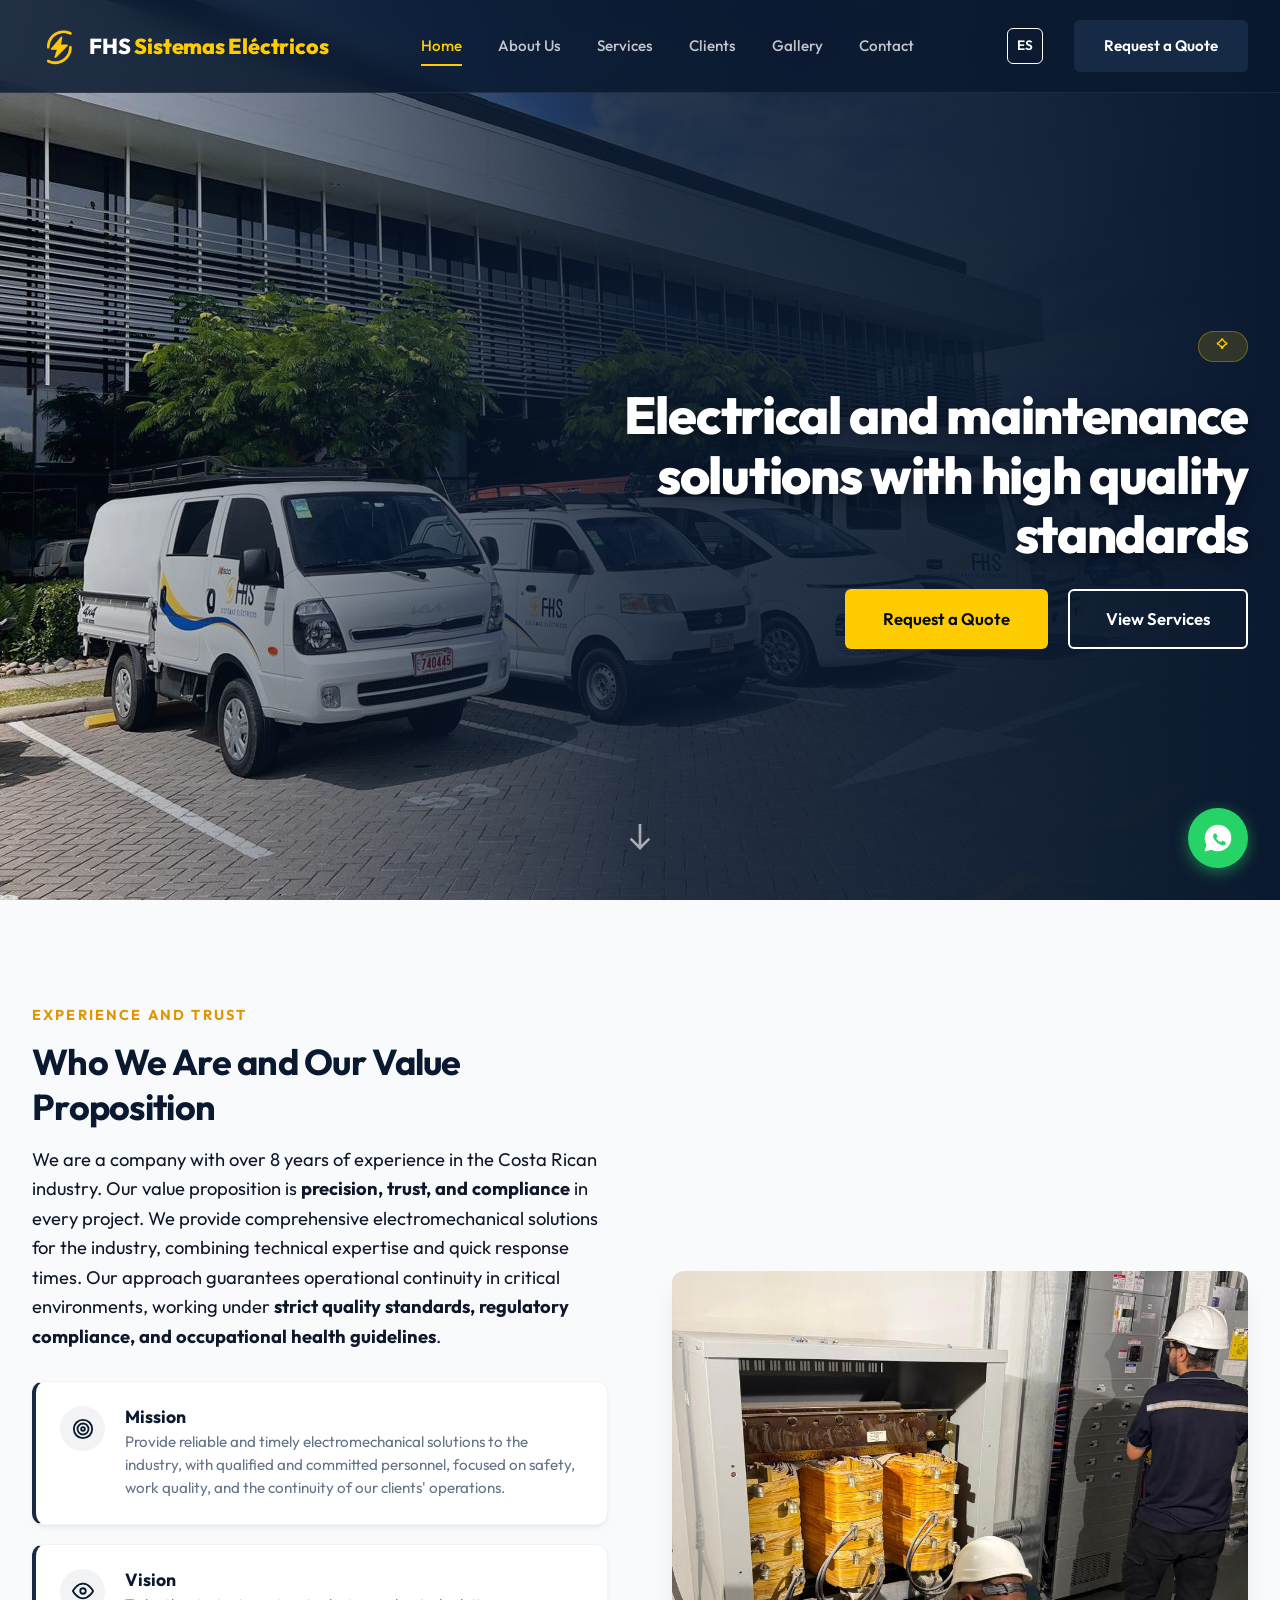
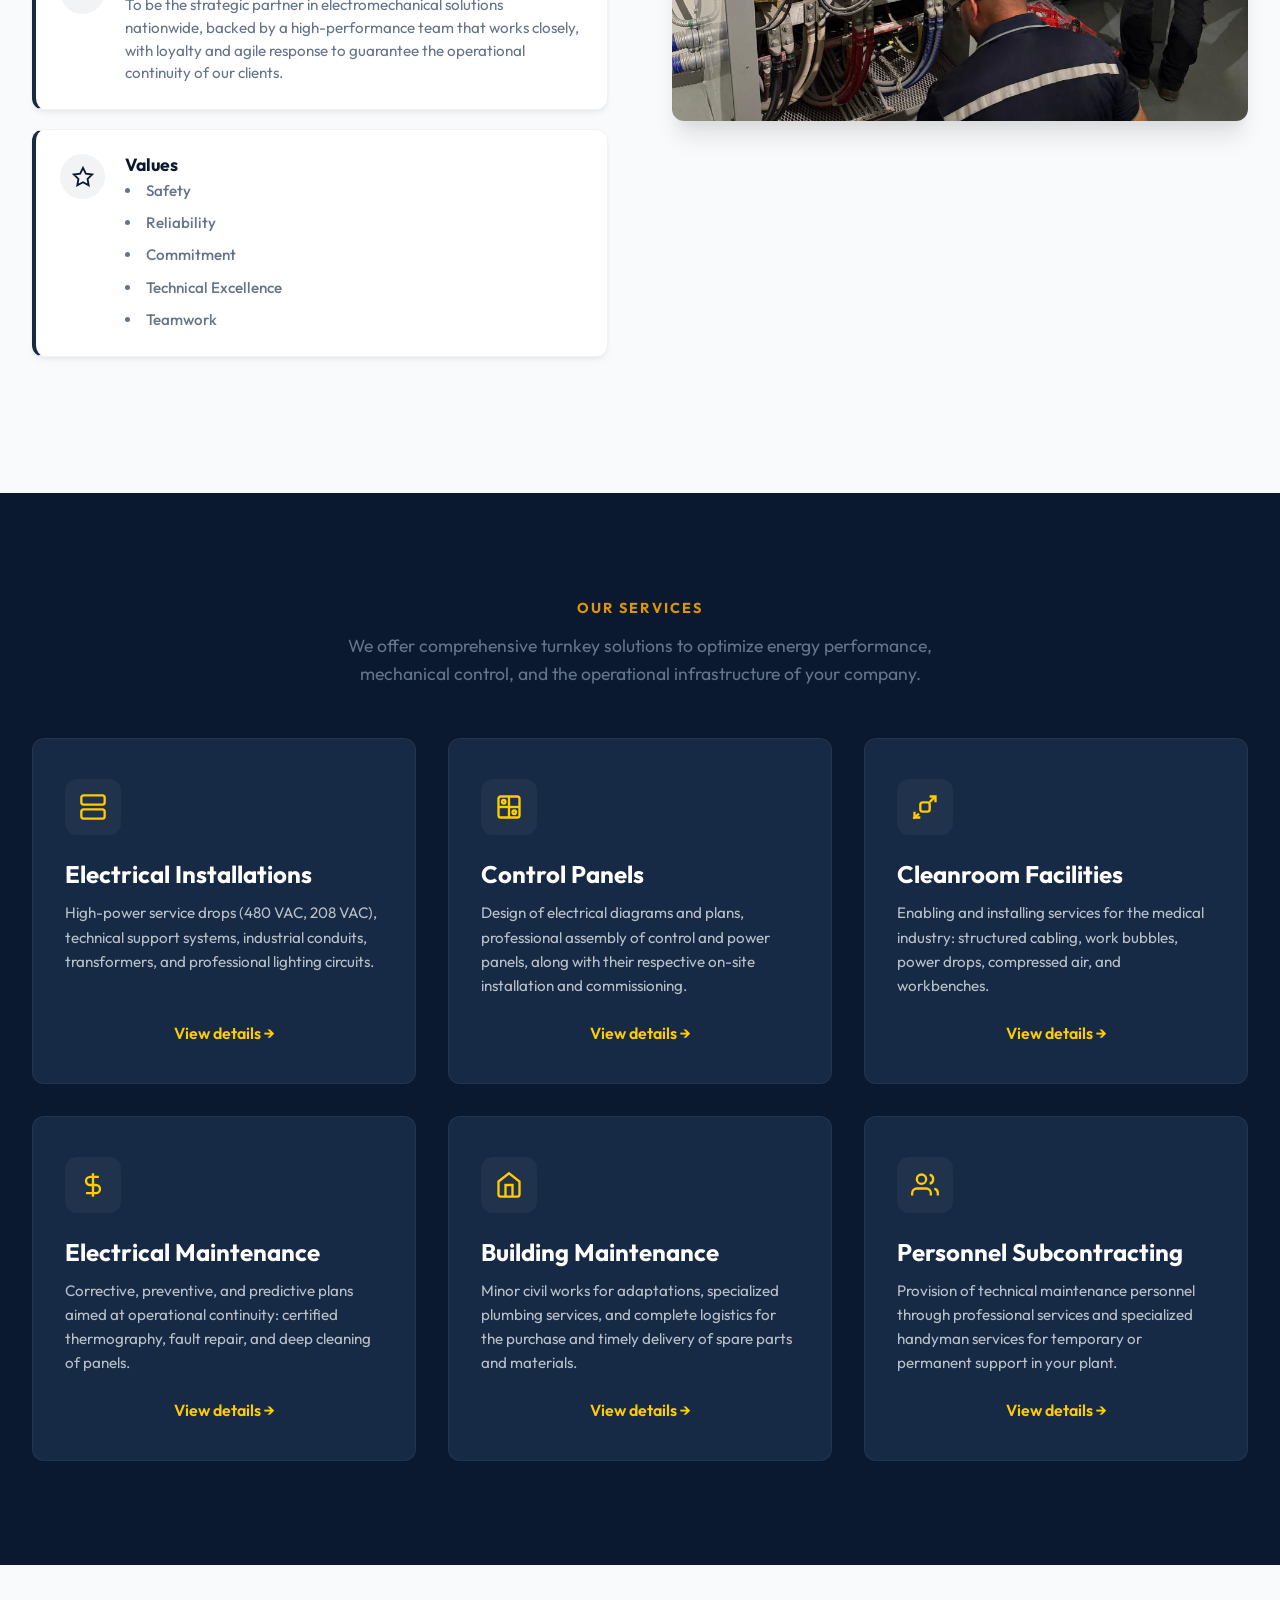
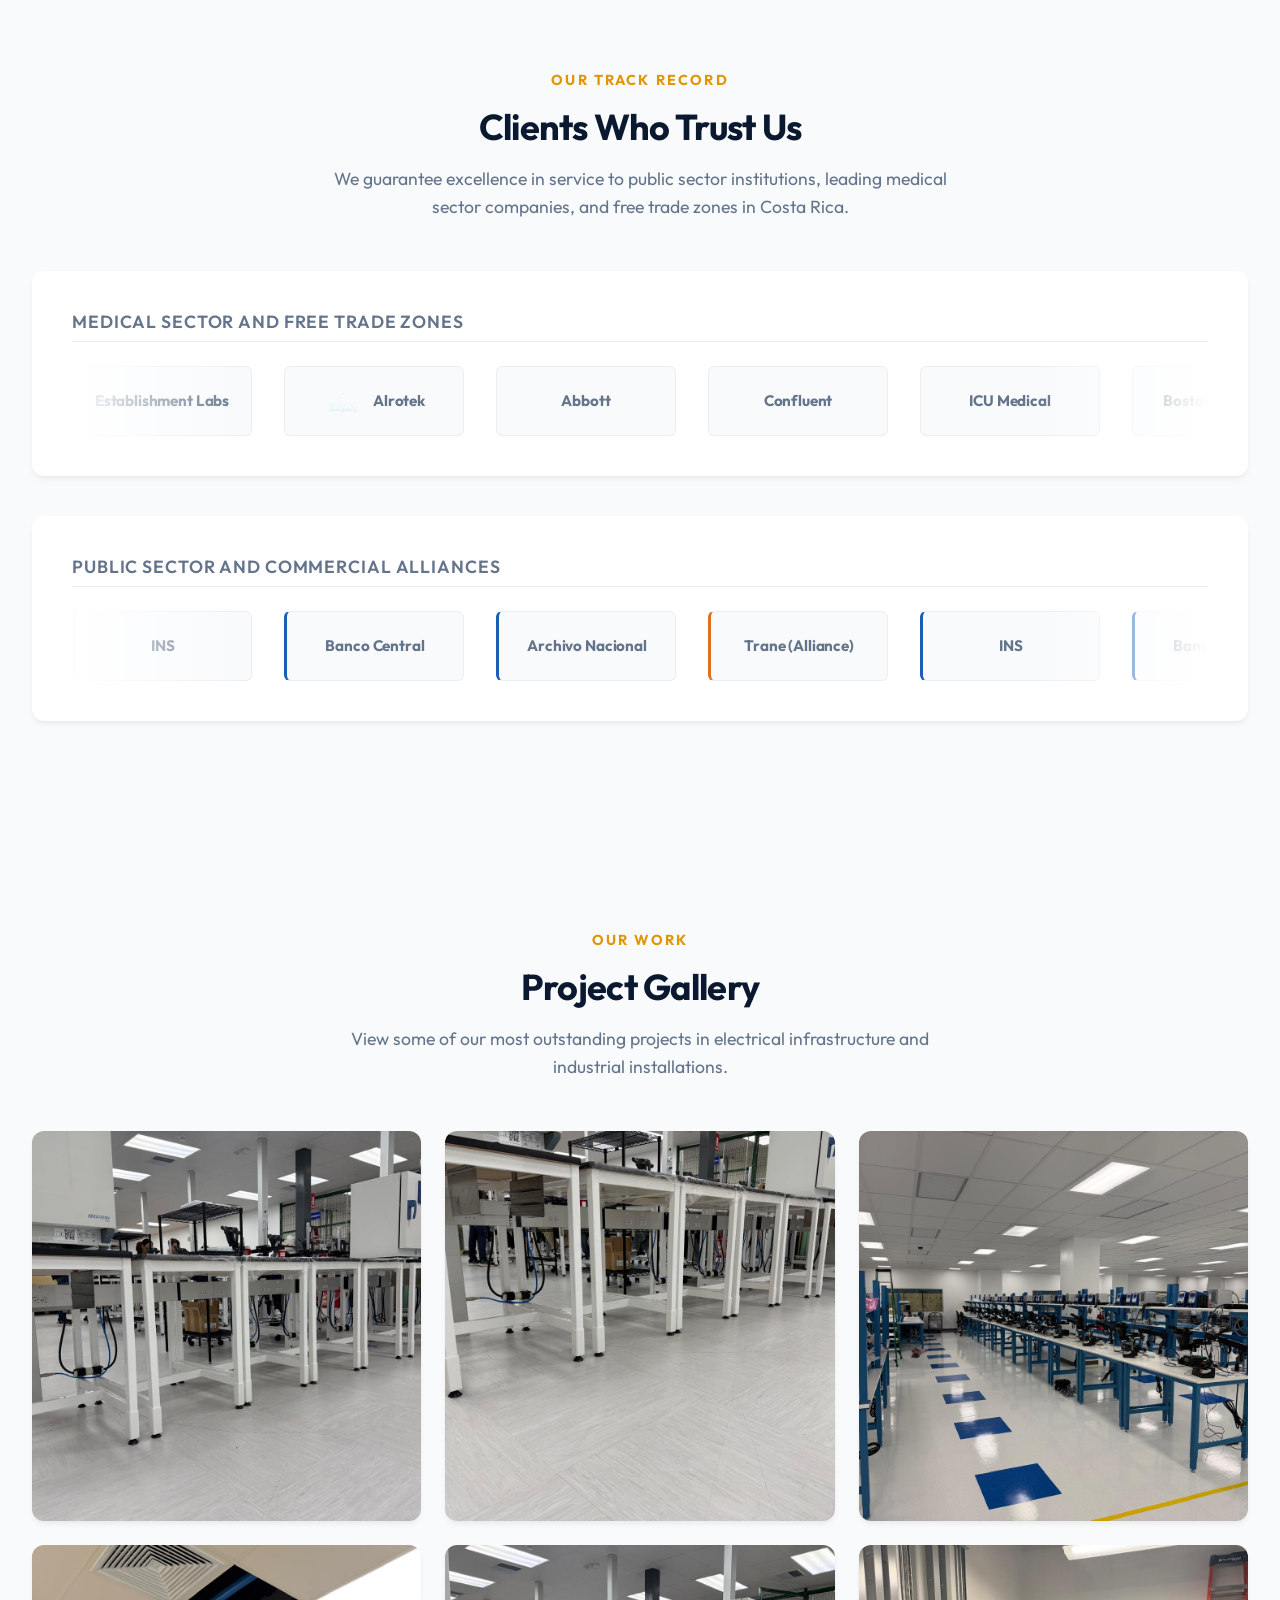
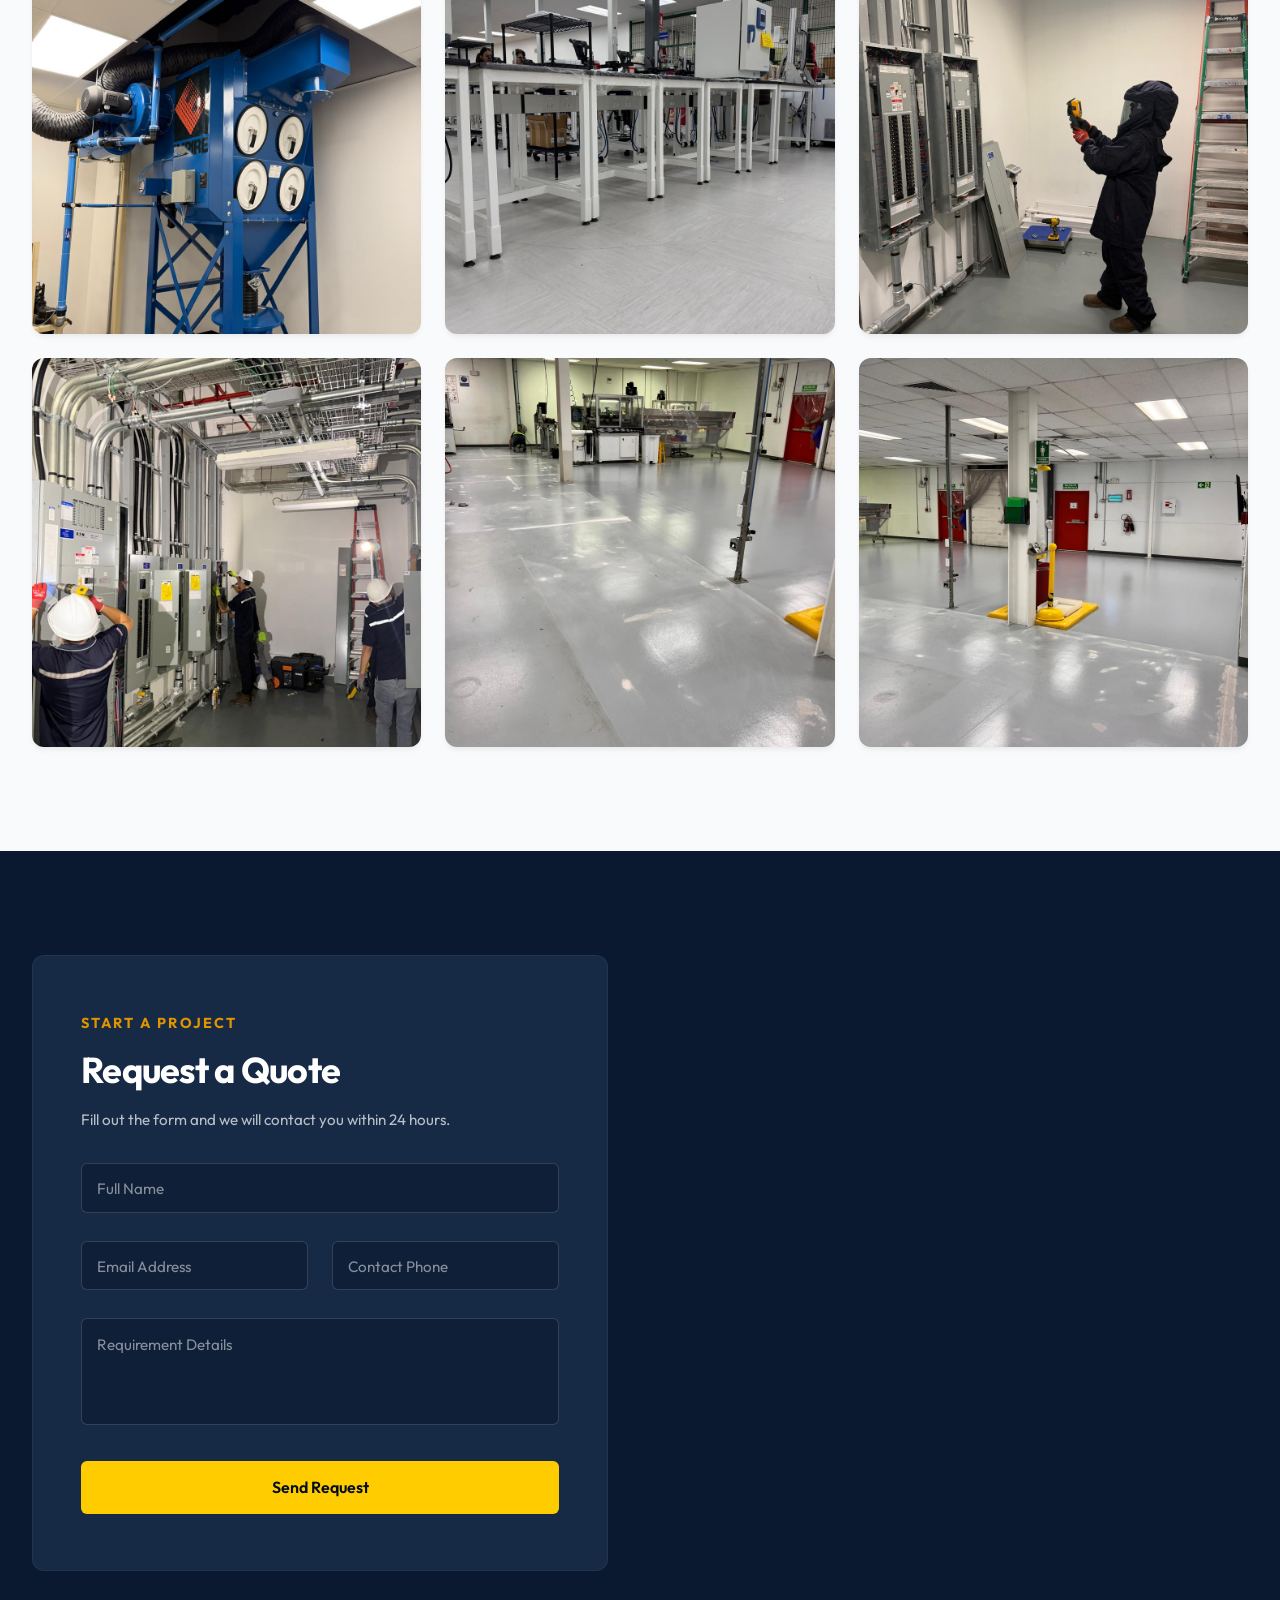
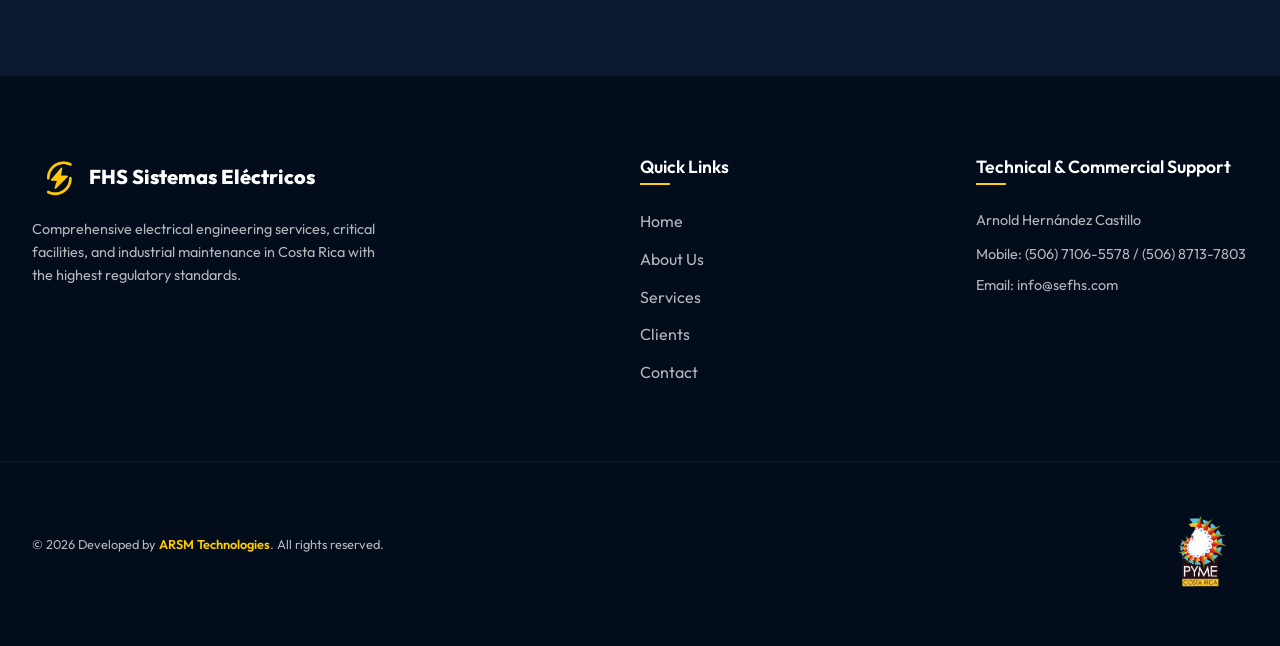
==== index-en.html @ 22d7fab4 "Add files via upload" ====
<!DOCTYPE html>
<html lang="en">

<head>
<meta charset="UTF-8">
<meta name="viewport" content="width=device-width, initial-scale=1.0">
<link rel="icon" href="logo.png" type="image/png">

<!-- SEO Meta Tags -->
<title>FHS Sistemas Eléctricos | Engineering & Industrial Maintenance Costa Rica</title>
<meta name="description"
content="High-quality electrical solutions for public and private companies in Costa Rica. Strict compliance with NEC 2020 Electrical Code, control panels, and cleanrooms.">
<meta name="keywords"
content="FHS Sistemas Eléctricos, electrical engineering Costa Rica, industrial maintenance, medical cleanrooms, control panels, NEC 2020, PYME Costa Rica, Escazú, Arnold Hernández">
<meta name="author" content="FHS Sistemas Eléctricos SRL">
<link rel="canonical" href="https://sefhs.com/index-en.html">

<!-- Open Graph / Facebook -->
<meta property="og:type" content="website">
<meta property="og:url" content="https://sefhs.com/index-en.html">
<meta property="og:title" content="FHS Sistemas Eléctricos | Engineering & Industrial Maintenance">
<meta property="og:description"
content="Professional electrical services under NEC 2020 standards, industrial installations, medical cleanrooms, and preventive maintenance in Costa Rica.">
<meta property="og:image" content="images/hero_cleanroom.png">

<!-- Twitter -->
<meta property="twitter:card" content="summary_large_image">
<meta property="twitter:url" content="https://sefhs.com/index-en.html">
<meta property="twitter:title" content="FHS Sistemas Eléctricos">
<meta property="twitter:description"
content="High-quality industrial electrical engineering and maintenance in Costa Rica. PYME 68225 certified and NEC 2020 compliant.">
<meta property="twitter:image" content="images/hero_cleanroom.png">

<!-- Google Fonts -->
<link rel="preconnect" href="https://fonts.googleapis.com">
<link rel="preconnect" href="https://fonts.gstatic.com" crossorigin>
<link href="https://fonts.googleapis.com/css2?family=Outfit:wght@300;400;500;600;700;800&display=swap"
rel="stylesheet">

<!-- Custom CSS -->
<link rel="stylesheet" href="styles.css">
</head>

<body>

<!-- Header / Navbar -->
<header class="navbar" id="navbar">
<div class="nav-container">
<a href="#inicio" class="logo-area" aria-label="FHS Home">
<img src="logo.png" alt="FHS Sistemas Eléctricos Logo" class="logo-img">
<span class="logo-text">FHS <span class="highlight-text">Sistemas Eléctricos</span></span>
</a>
<nav class="nav-links" id="nav-links" role="navigation" aria-label="Main menu">
<a href="#inicio" class="nav-link active">Home</a>
<a href="#nosotros" class="nav-link">About Us</a>
<a href="#servicios" class="nav-link">Services</a>
<a href="#clientes" class="nav-link">Clients</a>
<a href="#galeria" class="nav-link">Gallery</a>
<a href="#contacto" class="nav-link">Contact</a>
</nav>
<div class="nav-cta">
<!-- Botón de idioma (Inglés a Español) -->
<a href="index.html" class="lang-toggle" aria-label="Cambiar a Español">ES</a>

<a href="#contacto" class="btn btn-primary btn-quote">Request a Quote</a>
<button class="burger-menu" id="burger-menu" aria-label="Open navigation menu" aria-expanded="false"
aria-controls="nav-links">
<span class="burger-bar"></span>
<span class="burger-bar"></span>
<span class="burger-bar"></span>
</button>
</div>
</div>
</header>

<!-- Main Content -->
<main>

<!-- Hero Section -->
<section id="inicio" class="hero-section"
style="background-image: linear-gradient(to right, rgba(10, 25, 47, 0.1) 0%, rgba(10, 25, 47, 0.85) 50%, rgba(10, 25, 47, 1) 100%), url('images/hero_cleanroom.png'); background-position: left center;">
<div class="container hero-container">
<div class="hero-content fade-in">
<div class="badge-nec">
<svg class="icon-small" viewBox="0 0 24 24" fill="none" stroke="currentColor" stroke-width="2">
<path
d="M9 12l2 2 4-4M7.835 4.697a3.42 3.42 0 001.946-2.906 1.04 1.04 0 011.838 0 3.42 3.42 0 001.946 2.906 1.04 1.04 0 01.762.762 3.42 3.42 0 002.906 1.946 1.04 1.04 0 010 1.838 3.42 3.42 0 00-2.906 1.946 1.04 1.04 0 01-.762.762 3.42 3.42 0 00-1.946 2.906 1.04 1.04 0 01-1.838 0 3.42 3.42 0 00-1.946-2.906 1.04 1.04 0 01-.762-.762 3.42 3.42 0 00-2.906-1.946 1.04 1.04 0 010-1.838 3.42 3.42 0 002.906-1.946 1.04 1.04 0 01.762-.762z" />
</svg>

</div>
<h1>Electrical and maintenance solutions with high quality standards</h1>

<div class="hero-actions">
<a href="#contacto" class="btn btn-accent btn-large">Request a Quote</a>
<a href="#servicios" class="btn btn-outline btn-large">View Services</a>
</div>
</div>
</div>
<div class="hero-scroll-indicator">
<a href="#nosotros" aria-label="Scroll to About Us section">
<svg class="scroll-arrow" viewBox="0 0 24 24" fill="none" stroke="currentColor" stroke-width="2">
<path d="M19 14l-7 7-7-7M12 21V3" />
</svg>
</a>
</div>
</section>

<!-- Nosotros Section -->
<section id="nosotros" class="section-padding bg-light">
<div class="container">
<div class="grid-2-col align-center">
<div class="nosotros-text fade-in-left">
<span class="section-subtitle">Experience and Trust</span>
<h2>Who We Are and Our Value Proposition</h2>
<p class="lead-text">We are a company with over 8 years of experience in the Costa Rican industry. Our value proposition is <strong>precision, trust, and compliance</strong> in every project. We provide comprehensive electromechanical solutions for the industry, combining technical expertise and quick response times. Our approach guarantees operational continuity in critical environments, working under <strong>strict quality standards, regulatory compliance, and occupational health guidelines</strong>.</p>

<!-- Misión, Visión y Valores -->
<div class="mvv-container mt-30">
<!-- Misión -->
<div class="mvv-card">
<div class="mvv-icon">
<svg viewBox="0 0 24 24" fill="none" stroke="currentColor" stroke-width="2">
<circle cx="12" cy="12" r="10"></circle>
<circle cx="12" cy="12" r="6"></circle>
<circle cx="12" cy="12" r="2"></circle>
</svg>
</div>
<div class="mvv-content">
<h3>Mission</h3>
<p>Provide reliable and timely electromechanical solutions to the industry, with qualified and committed personnel, focused on safety, work quality, and the continuity of our clients' operations.</p>
</div>
</div>
<!-- Visión -->
<div class="mvv-card">
<div class="mvv-icon">
<svg viewBox="0 0 24 24" fill="none" stroke="currentColor" stroke-width="2">
<path d="M1 12s4-8 11-8 11 8 11 8-4 8-11 8-11-8-11-8z"></path>
<circle cx="12" cy="12" r="3"></circle>
</svg>
</div>
<div class="mvv-content">
<h3>Vision</h3>
<p>To be the strategic partner in electromechanical solutions nationwide, backed by a high-performance team that works closely, with loyalty and agile response to guarantee the operational continuity of our clients.</p>
</div>
</div>

<!-- Valores -->
<div class="mvv-card">
<div class="mvv-icon">
<svg viewBox="0 0 24 24" fill="none" stroke="currentColor" stroke-width="2">
<polygon points="12 2 15.09 8.26 22 9.27 17 14.14 18.18 21.02 12 17.77 5.82 21.02 7 14.14 2 9.27 8.91 8.26 12 2"></polygon>
</svg>
</div>
<div class="mvv-content">
<h3>Values</h3>
<ul class="mvv-values-list">
<li>Safety</li>
<li>Reliability</li>
<li>Commitment</li>
<li>Technical Excellence</li>
<li>Teamwork</li>
</ul>
</div>
</div>
</div>
</div>

<div class="nosotros-graphic fade-in-right">
<div class="graphic-wrapper">
<img src="images/thermal_inspection.png" alt="FHS Engineering and Electrical Maintenance"
class="main-graphic-img">
</div>
</div>
</div>
</div>
</section>

<!-- Servicios Section -->
<section id="servicios" class="section-padding bg-dark text-white">
<div class="container">
<div class="section-header text-center">
<span class="section-subtitle highlight-text">Our Services</span>
<p class="section-desc">We offer comprehensive turnkey solutions to optimize energy performance,
mechanical control, and the operational infrastructure of your company.</p>
</div>

<div class="grid-3-col grid-responsive mt-50">
<!-- Servicio 1 -->
<div class="service-card fade-in-up">
<div class="service-icon">
<svg viewBox="0 0 24 24" fill="none" stroke="currentColor" stroke-width="2">
<rect x="2" y="2" width="20" height="8" rx="2" ry="2" />
<rect x="2" y="14" width="20" height="8" rx="2" ry="2" />
<line x1="6" y1="6" x2="6.01" y2="6" />
<line x1="6" y1="18" x2="6.01" y2="18" />
</svg>
</div>
<h3>Electrical Installations</h3>
<p>High-power service drops (480 VAC, 208 VAC), technical support systems, industrial conduits,
transformers, and professional lighting circuits.</p>
<button class="btn btn-text open-modal" data-modal="modal-instalaciones">View details
&rarr;</button>
</div>

<!-- Servicio 2 -->
<div class="service-card fade-in-up" data-delay="100">
<div class="service-icon">
<svg viewBox="0 0 24 24" fill="none" stroke="currentColor" stroke-width="2">
<rect x="3" y="3" width="18" height="18" rx="2" />
<path d="M21 12H3" />
<path d="M12 3v18" />
<circle cx="7.5" cy="7.5" r="1.5" />
<circle cx="16.5" cy="16.5" r="1.5" />
</svg>
</div>
<h3>Control Panels</h3>
<p>Design of electrical diagrams and plans, professional assembly of control and power panels,
along with their respective on-site installation and commissioning.</p>
<button class="btn btn-text open-modal" data-modal="modal-tableros">View details &rarr;</button>
</div>

<!-- Servicio 3 -->
<div class="service-card fade-in-up" data-delay="200">
<div class="service-icon">
<svg viewBox="0 0 24 24" fill="none" stroke="currentColor" stroke-width="2">
<path d="M20.38 3.46L16 7.84M2 22l4.84-4.38" />
<path d="M16 3H21v5M8 21H3v-5" />
<rect x="8" y="8" width="8" height="8" rx="2" />
</svg>
</div>
<h3>Cleanroom Facilities</h3>
<p>Enabling and installing services for the medical industry: structured cabling, work bubbles,
power drops, compressed air, and workbenches.</p>
<button class="btn btn-text open-modal" data-modal="modal-cuartos-limpios">View details
&rarr;</button>
</div>

<!-- Servicio 4 -->
<div class="service-card fade-in-up">
<div class="service-icon">
<svg viewBox="0 0 24 24" fill="none" stroke="currentColor" stroke-width="2">
<path d="M12 2v20M17 5H9.5a3.5 3.5 0 0 0 0 7h5a3.5 3.5 0 0 1 0 7H6" />
</svg>
</div>
<h3>Electrical Maintenance</h3>
<p>Corrective, preventive, and predictive plans aimed at operational continuity: certified
thermography, fault repair, and deep cleaning of panels.</p>
<button class="btn btn-text open-modal" data-modal="modal-mantenimiento">View details
&rarr;</button>
</div>

<!-- Servicio 5 -->
<div class="service-card fade-in-up" data-delay="100">
<div class="service-icon">
<svg viewBox="0 0 24 24" fill="none" stroke="currentColor" stroke-width="2">
<path d="M3 9l9-7 9 7v11a2 2 0 0 1-2 2H5a2 2 0 0 1-2-2z" />
<polyline points="9 22 9 12 15 12 15 22" />
</svg>
</div>
<h3>Building Maintenance</h3>
<p>Minor civil works for adaptations, specialized plumbing services, and complete logistics for
the purchase and timely delivery of spare parts and materials.</p>
<button class="btn btn-text open-modal" data-modal="modal-edificio">View details &rarr;</button>
</div>

<!-- Servicio 6 -->
<div class="service-card fade-in-up" data-delay="200">
<div class="service-icon">
<svg viewBox="0 0 24 24" fill="none" stroke="currentColor" stroke-width="2">
<path d="M17 21v-2a4 4 0 0 0-4-4H5a4 4 0 0 0-4 4v2" />
<circle cx="9" cy="7" r="4" />
<path d="M23 21v-2a4 4 0 0 0-3-3.87" />
<path d="M16 3.13a4 4 0 0 1 0 7.75" />
</svg>
</div>
<h3>Personnel Subcontracting</h3>
<p>Provision of technical maintenance personnel through professional services and specialized
handyman services for temporary or permanent support in your plant.</p>
<button class="btn btn-text open-modal" data-modal="modal-personal">View details &rarr;</button>
</div>
</div>
</div>
</section>

<!-- Clientes Section -->
<section id="clientes" class="section-padding bg-light">
<div class="container">
<div class="section-header text-center">
<span class="section-subtitle">Our Track Record</span>
<h2>Clients Who Trust Us</h2>
<p class="section-desc">We guarantee excellence in service to public sector institutions, leading
medical sector companies, and free trade zones in Costa Rica.</p>
</div>

<!-- Carousel 1: Sector Médico / Zonas Francas -->
<div class="carousel-wrapper mt-50">
<h3 class="carousel-section-title">Medical Sector and Free Trade Zones</h3>
<div class="logo-carousel" id="medico-carousel">
<div class="carousel-track">
<!-- Lista Original (sin CooperVision) + Nuevos clientes -->
<div class="client-logo-card"><span>Establishment Labs</span></div>
<div class="client-logo-card">
<img src="images/logo-Alrotek.png" alt="Logo Alrotek" class="client-logo-img">
<span>Alrotek</span>
</div>
<div class="client-logo-card"><span>Abbott</span></div>
<div class="client-logo-card"><span>Confluent</span></div>
<div class="client-logo-card"><span>ICU Medical</span></div>
<div class="client-logo-card"><span>Boston Scientific</span></div>
<div class="client-logo-card"><span>Theragenics</span></div>
<div class="client-logo-card">
<img src="images/logo-arcos-dorados.png" alt="Logo Arcos Dorados" class="client-logo-img">
<span>Arcos Dorados</span>
</div>
<div class="client-logo-card">
<img src="images/logo-dospinos.png" alt="Logo Dos Pinos" class="client-logo-img">
<span>Dos Pinos</span>
</div>
<div class="client-logo-card">
<img src="images/logo-align.png" alt="Logo Align" class="client-logo-img">
<span>Align</span>
</div>
<div class="client-logo-card"><span>Steris</span></div>
<div class="client-logo-card"><span>Alrotek</span></div>
<div class="client-logo-card"><span>Align Technology</span></div>
<div class="client-logo-card">
<img src="images/logo-Nextern.png" alt="Logo Nextern" class="client-logo-img">
<span>Nextern</span>
</div>
<div class="client-logo-card">
<img src="images/logo-Climatisa.png" alt="Logo Climatisa" class="client-logo-img">
<span>Climatisa</span>
</div>
<!-- Duplicados (Necesarios para el efecto de scroll infinito) -->
<div class="client-logo-card"><span>Establishment Labs</span></div>
<div class="client-logo-card"><span>Abbott</span></div>
<div class="client-logo-card"><span>Confluent</span></div>
<div class="client-logo-card"><span>ICU Medical</span></div>
<div class="client-logo-card"><span>Boston Scientific</span></div>
<div class="client-logo-card"><span>Theragenics</span></div>
<div class="client-logo-card">
<img src="images/logo-arcos-dorados.png" alt="Logo Arcos Dorados" class="client-logo-img">
<span>Arcos Dorados</span>
</div>
<div class="client-logo-card">
<img src="images/logo-dospinos.png" alt="Logo Dos Pinos" class="client-logo-img">
<span>Dos Pinos</span>
</div>
<div class="client-logo-card">
<img src="images/logo-align.png" alt="Logo Align" class="client-logo-img">
<span>Align</span>
</div>
<div class="client-logo-card"><span>Steris</span></div>
<div class="client-logo-card">
<img src="images/logo-Alrotek.png" alt="Logo Alrotek" class="client-logo-img">
<span>Alrotek</span>
</div>
<div class="client-logo-card"><span>Align Technology</span></div>
<div class="client-logo-card">
<img src="images/logo-Nextern.png" alt="Logo Nextern" class="client-logo-img">
<span>Nextern</span>
</div>
<div class="client-logo-card">
<img src="images/logo-Climatisa.png" alt="Logo Climatisa" class="client-logo-img">
<span>Climatisa</span>
</div>
</div>
</div>
</div>

<!-- Carousel 2: Sector Público & Alianzas -->
<div class="carousel-wrapper mt-40">
<h3 class="carousel-section-title">Public Sector and Commercial Alliances</h3>
<div class="logo-carousel reverse-scroll" id="publico-carousel">
<div class="carousel-track">
<div class="client-logo-card public-sector"><span>INS</span></div>
<div class="client-logo-card public-sector"><span>Banco Central</span></div>
<div class="client-logo-card public-sector"><span>Archivo Nacional</span></div>
<div class="client-logo-card alliance-sector"><span>Trane (Alliance)</span></div>
<!-- Duplicates -->
<div class="client-logo-card public-sector"><span>INS</span></div>
<div class="client-logo-card public-sector"><span>Banco Central</span></div>
<div class="client-logo-card public-sector"><span>Archivo Nacional</span></div>
<div class="client-logo-card alliance-sector"><span>Trane (Alliance)</span></div>
</div>
</div>
</div>
</div>
</section>

<!-- Gallery Section -->
<section id="galeria" class="section-padding bg-light">
<div class="container">
<div class="section-header text-center">
<span class="section-subtitle">Our Work</span>
<h2>Project Gallery</h2>
<p class="section-desc">View some of our most outstanding projects in electrical infrastructure and industrial installations.</p>
</div>

<div class="gallery-grid mt-50">
<div class="gallery-item">
<img src="images/gal1.png" alt="Project 1" class="gallery-img">
</div>
<div class="gallery-item">
<img src="images/gal2.png" alt="Project 2" class="gallery-img">
</div>
<div class="gallery-item">
<img src="images/gal3.png" alt="Project 3" class="gallery-img">
</div>
<div class="gallery-item">
<img src="images/gal4.png" alt="Project 4" class="gallery-img">
</div>
<div class="gallery-item">
<img src="images/gal5.png" alt="Project 5" class="gallery-img">
</div>
<div class="gallery-item">
<img src="images/gal6.png" alt="Project 6" class="gallery-img">
</div>
<div class="gallery-item">
<img src="images/gal7.png" alt="Project 7" class="gallery-img">
</div>
<div class="gallery-item">
<img src="images/gal8.png" alt="Project 8" class="gallery-img">
</div>
<div class="gallery-item">
<img src="images/gal9.png" alt="Project 9" class="gallery-img">
</div>
</div>
</div>
</section>

<!-- Contacto Section -->
<section id="contacto" class="section-padding bg-dark text-white">
<div class="container">
<div class="grid-2-col">
<!-- Contact Form -->
<div class="contacto-form-wrapper">
<span class="section-subtitle highlight-text">Start a Project</span>
<h2>Request a Quote</h2>
<p class="form-instructions">Fill out the form and we will contact you within 24 hours.</p>

<form id="contact-form" class="mt-30" novalidate>
<div class="form-group">
<input type="text" id="name" name="name" required placeholder=" ">
<label for="name">Full Name</label>
<span class="error-msg" id="name-error">Name is required</span>
</div>
<div class="form-row">
<div class="form-group">
<input type="email" id="email" name="email" required placeholder=" ">
<label for="email">Email Address</label>
<span class="error-msg" id="email-error">Enter a valid email</span>
</div>
<div class="form-group">
<input type="tel" id="phone" name="phone" required placeholder=" ">
<label for="phone">Contact Phone</label>
<span class="error-msg" id="phone-error">Phone is required</span>
</div>
</div>
<div class="form-group">
<textarea id="message" name="message" rows="4" required placeholder=" "></textarea>
<label for="message">Requirement Details</label>
<span class="error-msg" id="message-error">Please describe what you need</span>
</div>
<button type="submit" class="btn btn-accent btn-large w-100" id="submit-btn">
<span class="btn-text">Send Request</span>
<span class="spinner" id="form-spinner"></span>
</button>
<div class="form-success-alert" id="form-success">
<svg class="alert-icon" viewBox="0 0 24 24" fill="none" stroke="currentColor"
stroke-width="2">
<polyline points="20 6 9 17 4 12" />
</svg>
<div>
<h4>Request Sent Successfully!</h4>
<p>Your request has been registered. Arnold Hernández will contact you soon.</p>
</div>
</div>
</form>
</div>

<!-- Direct Contact & Location Info -->
<div class="contacto-info-wrapper">

</div>
</div>
</div>
</section>

</main>

<!-- Footer -->
<footer class="main-footer">
<div class="container footer-grid">
<div class="footer-col brand-col">
<div class="footer-logo">
<img src="logo.png" alt="FHS Sistemas Eléctricos" class="logo-img">
<span>FHS Sistemas Eléctricos</span>
</div>
<p>Comprehensive electrical engineering services, critical facilities, and industrial maintenance in
Costa Rica with the highest regulatory standards.</p>
</div>

<div class="footer-col links-col">
<h4>Quick Links</h4>
<ul>
<li><a href="#inicio">Home</a></li>
<li><a href="#nosotros">About Us</a></li>
<li><a href="#servicios">Services</a></li>
<li><a href="#clientes">Clients</a></li>
<li><a href="#contacto">Contact</a></li>
</ul>
</div>

<div class="footer-col contact-col">
<h4>Technical & Commercial Support</h4>
<p>Arnold Hernández Castillo</p>
<p class="mt-10">Mobile: <a href="tel:+50671065578">(506) 7106-5578</a> / <a href="tel:+50687137803">(506) 8713-7803</a></p>
<p>Email: <a href="mailto:info@sefhs.com">info@sefhs.com</a></p>
</div>
</div>
<div class="footer-bottom">
<div class="container footer-bottom-flex">
<p>&copy; 2026 Developed by <a href="https://www.arsmtech.com/" target="_blank"
rel="noopener noreferrer" class="dev-link">ARSM Technologies</a>. All rights reserved.</p>
<!-- Logo de cumplimiento -->
<img src="images/logo-pyme.png" alt="NEC 2020 Compliance" class="compliance-logo">
</div>
</div>
</footer>

<!-- Floating WhatsApp Button -->
<a href="https://wa.me/50687137803?text=Hello,%20I%20would%20like%20to%20request%20a%20quote%20for%20electrical%20services."
class="whatsapp-float-btn" id="whatsapp-btn" target="_blank" rel="noopener noreferrer"
aria-label="Open support chat on WhatsApp">
<svg class="whatsapp-icon" viewBox="0 0 24 24" fill="currentColor">
<path
d="M12.012 2c-5.506 0-9.988 4.482-9.988 9.988 0 1.761.46 3.473 1.336 4.987l-1.42 5.187 5.308-1.393c1.458.795 3.093 1.213 4.757 1.214h.004c5.505 0 9.987-4.482 9.987-9.989.001-2.66-1.034-5.159-2.919-7.046C17.19 3.033 14.697 2 12.012 2zm6.398 13.91c-.279.789-1.392 1.458-1.921 1.547-.48.082-.968.112-2.923-.655-2.502-.98-4.116-3.535-4.241-3.702-.125-.167-.92-1.223-.92-2.333 0-1.11.58-1.655.787-1.875.207-.221.453-.277.604-.277.151 0 .303.001.434.007.139.006.326-.053.511.395.19.462.651 1.587.708 1.702.057.115.094.248.019.398-.076.15-.113.244-.226.376-.113.132-.236.294-.339.395-.113.11-.231.23-.099.458.132.227.587.968 1.26 1.567.868.774 1.599 1.013 1.825 1.126.227.113.359.096.491-.057.132-.153.567-.66.718-.886.151-.226.302-.189.51-.113.208.076 1.32.622 1.547.735.227.113.377.169.434.267.057.098.057.567-.222 1.356z" />
</svg>
<span class="whatsapp-tooltip">How can we help you?</span>
</a>

<!-- Modals definitions -->

<!-- Modal 1: Instalaciones Eléctricas -->
<div id="modal-instalaciones" class="modal" role="dialog" aria-modal="true" aria-labelledby="title-modal-1">
<div class="modal-content">
<button class="modal-close" aria-label="Close modal">&times;</button>
<div class="modal-header">
<div class="modal-header-icon">
<svg viewBox="0 0 24 24" fill="none" stroke="currentColor" stroke-width="2">
<rect x="2" y="2" width="20" height="8" rx="2" ry="2" />
<rect x="2" y="14" width="20" height="8" rx="2" ry="2" />
</svg>
</div>
<h3 id="title-modal-1">Electrical Installations</h3>
</div>
<div class="modal-body">
<p class="modal-lead">We develop assemblies and wiring for all types of electrical infrastructure
projects, ensuring energy efficiency and full compliance with NEC 2020.</p>
<h4 class="mt-20">Technical Scope of Service:</h4>
<ul class="modal-list">
<li><strong>Support and Conduit:</strong> Installation of cable trays, EMT/IMC/RMC piping, and metal
duct systems.</li>
<li><strong>Design of electrical installations and procedures:</strong> Design of electrical installations and procedures with CFIA and municipalities.</li>
<li><strong>Service Drops:</strong> Installation and configuration of service drops in 480 VAC, 208
VAC, 120 VAC, and other specific voltage levels.</li>
<li><strong>Panels and Transformers:</strong> Installation, anchoring, and wiring of general
distribution panels (sub-panels) and dry or oil-filled transformers.</li>
<li><strong>Lighting Circuits:</strong> Installation of commercial and industrial lighting systems
with high-efficiency LED technology.</li>
<li><strong>Motors and Water Pumps:</strong> Connection, parameterization, and maintenance of
industrial electric motors and water pumping systems.</li>
<li><strong>Carbon Monoxide (CO) Detection:</strong> Design and installation of safety systems for
CO detection in parking lots and enclosed spaces.</li>
</ul>
</div>
<div class="modal-footer">
<a href="#contacto" class="btn btn-accent close-modal-action">Request this Service</a>
</div>
</div>
</div>

<!-- Modal 2: Tableros de Control -->
<div id="modal-tableros" class="modal" role="dialog" aria-modal="true" aria-labelledby="title-modal-2">
<div class="modal-content">
<button class="modal-close" aria-label="Close modal">&times;</button>
<div class="modal-header">
<div class="modal-header-icon">
<svg viewBox="0 0 24 24" fill="none" stroke="currentColor" stroke-width="2">
<rect x="3" y="3" width="18" height="18" rx="2" />
<path d="M21 12H3" />
<path d="M12 3v18" />
</svg>
</div>
<h3 id="title-modal-2">Design and Assembly of Control Panels</h3>
</div>
<div class="modal-body">
<p class="modal-lead">We automate and control your industrial processes through the design and assembly
of high-precision electrical panels tailored to your needs.</p>
<h4 class="mt-20">Technical Scope of Service:</h4>
<ul class="modal-list">
<li><strong>Electrical Plan Design:</strong> Preparation of single-line and multi-line diagrams, as
well as command and control schemes using engineering CAD software.</li>
<li><strong>Panel Assembly:</strong> Physical distribution, mounting, and wiring of components in
the cabinet (contactors, thermal relays, PLCs, frequency inverters, fuses, and protections).
</li>
<li><strong>Standardized Marking and Labeling:</strong> Clear identification of cables and
components using durable industrial labels, facilitating future maintenance.</li>
<li><strong>Workshop Testing (FAT):</strong> Exhaustive operational tests prior to dispatch to
ensure correct logical and electrical functioning.</li>
<li><strong>Installation and Commissioning:</strong> Physical anchoring in the plant, field
connection, on-site operational tests (SAT), and technical handover.</li>
</ul>
</div>
<div class="modal-footer">
<a href="#contacto" class="btn btn-accent close-modal-action">Request this Service</a>
</div>
</div>
</div>

<!-- Modal 3: Facilidades en Cuartos Limpios -->
<div id="modal-cuartos-limpios" class="modal" role="dialog" aria-modal="true" aria-labelledby="title-modal-3">
<div class="modal-content">
<button class="modal-close" aria-label="Close modal">&times;</button>
<div class="modal-header">
<div class="modal-header-icon">
<svg viewBox="0 0 24 24" fill="none" stroke="currentColor" stroke-width="2">
<rect x="8" y="8" width="8" height="8" rx="2" />
</svg>
</div>
<h3 id="title-modal-3">Cleanroom Facilities</h3>
</div>
<div class="modal-body">
<p class="modal-lead">We adapt critical manufacturing spaces in the medical and electronic industries,
complying with the sterility and order standards your plant requires.</p>
<h4 class="mt-20">Technical Scope of Service:</h4>
<ul class="modal-list">
<li><strong>Structured Cabling:</strong> Data networks (Cat6/Cat6A), clean telecommunications
conduits, and professional rack dressing.</li>
<li><strong>Work Bubbles:</strong> Structural assembly and electrical installation for isolation
bubbles or specific device assembly areas.</li>
<li><strong>Power Drops:</strong> Drop connections from the ceiling to workbenches, integrating
regulated electrical outlets, data, and mechanical services.</li>
<li><strong>Compressed Air:</strong> Specialized pneumatic piping of stainless steel or aluminum
with quick couplings for pneumatic tools at workstations.</li>
<li><strong>Workbench Conditioning:</strong> Installation of integrated power strips, localized
lighting, and ergonomic support for medical stations.</li>
</ul>
</div>
<div class="modal-footer">
<a href="#contacto" class="btn btn-accent close-modal-action">Request this Service</a>
</div>
</div>
</div>

<!-- Modal 4: Mantenimiento Eléctrico -->
<div id="modal-mantenimiento" class="modal" role="dialog" aria-modal="true" aria-labelledby="title-modal-4">
<div class="modal-content">
<button class="modal-close" aria-label="Close modal">&times;</button>
<div class="modal-header">
<div class="modal-header-icon">
<svg viewBox="0 0 24 24" fill="none" stroke="currentColor" stroke-width="2">
<path d="M12 2v20M17 5H9.5a3.5 3.5 0 0 0 0 7h5a3.5 3.5 0 0 1 0 7H6" />
</svg>
</div>
<h3 id="title-modal-4">Electrical Maintenance</h3>
</div>
<div class="modal-body">
<p class="modal-lead">We prevent unexpected stoppages in your production through diagnostic routines and
high-engineering predictive and preventive maintenance.</p>
<h4 class="mt-20">Technical Scope of Service:</h4>
<ul class="modal-list">
<li><strong>Thermographic Inspection:</strong> Identification of hot spots and false contacts in
distribution panels using thermal cameras, issuing a detailed report.</li>
<li><strong>Preventive Maintenance:</strong> Tightening and torque of terminals with torque
wrenches, internal cleaning of cabinets by vacuuming/dielectric solvents.</li>
<li><strong>24/7 Corrective Service:</strong> Diagnosis and repair of emergency electrical faults,
replacement of defective contactors, switches, and burnt wiring.</li>
<li><strong>Electrical Measurements:</strong> Recording of load parameters (current, voltage, phase
unbalance) to verify the health status of the installation.</li>
</ul>
</div>
<div class="modal-footer">
<a href="#contacto" class="btn btn-accent close-modal-action">Request this Service</a>
</div>
</div>
</div>

<!-- Modal 5: Mantenimiento de Edificio -->
<div id="modal-edificio" class="modal" role="dialog" aria-modal="true" aria-labelledby="title-modal-5">
<div class="modal-content">
<button class="modal-close" aria-label="Close modal">&times;</button>
<div class="modal-header">
<div class="modal-header-icon">
<svg viewBox="0 0 24 24" fill="none" stroke="currentColor" stroke-width="2">
<path d="M3 9l9-7 9 7v11a2 2 0 0 1-2 2H5a2 2 0 0 1-2-2z" />
</svg>
</div>
<h3 id="title-modal-5">Building Maintenance (Facilities)</h3>
</div>
<div class="modal-body">
<p class="modal-lead">We provide general support to the civil installations, plumbing, and technical
supply logistics of your plant or corporate building.</p>
<h4 class="mt-20">Technical Scope of Service:</h4>
<ul class="modal-list">
<li><strong>Minor Civil Works:</strong> Wall repairs, industrial floor painting or safety
demarcations, and installation of light metal structures.</li>
<li><strong>Plumbing and Hydraulics:</strong> Preventive maintenance of drinking water networks,
drains, leak repair, maintenance of flushometers and commercial faucets.</li>
<li><strong>Spare Parts and Materials Management:</strong> Quoting service, quick purchase, and
direct delivery to the plant of critical electromechanical spare parts and technical supplies.
</li>
</ul>
</div>
<div class="modal-footer">
<a href="#contacto" class="btn btn-accent close-modal-action">Request this Service</a>
</div>
</div>
</div>

<!-- Modal 6: Subcontratación de Personal -->
<div id="modal-personal" class="modal" role="dialog" aria-modal="true" aria-labelledby="title-modal-6">
<div class="modal-content">
<button class="modal-close" aria-label="Close modal">&times;</button>
<div class="modal-header">
<div class="modal-header-icon">
<svg viewBox="0 0 24 24" fill="none" stroke="currentColor" stroke-width="2">
<path d="M17 21v-2a4 4 0 0 0-4-4H5a4 4 0 0 0-4 4v2" />
</svg>
</div>
<h3 id="title-modal-6">Personnel Subcontracting (Staffing & Handyman)</h3>
</div>
<div class="modal-body">
<p class="modal-lead">Make your operating costs flexible by relying on specialized, trained technical
personnel ready to join your maintenance team.</p>
<h4 class="mt-20">Technical Scope of Service:</h4>
<ul class="modal-list">
<li><strong>Technicians through Professional Services:</strong> Qualified personnel (electricians,
electromechanics) by the hour, day, or week for expansion projects or plant shutdowns.</li>
<li><strong>On-Site Handyman Service:</strong> Fixed or periodic assignment of a general maintenance
technician to perform routine preventive maintenance of building infrastructure.</li>
<li><strong>Compliance with Labor Obligations:</strong> FHS handles the total employer-employee
management, insurance, and occupational safety induction (HSE), mitigating legal risk for your
company.</li>
</ul>
</div>
<div class="modal-footer">
<a href="#contacto" class="btn btn-accent close-modal-action">Request this Service</a>
</div>
</div>
</div>

<!-- Custom JS -->
<script src="app.js"></script>
</body>

</html>
---- styles.css ----
/* -------------------------------------------------------------
FHS Sistemas Eléctricos - Custom Style Sheet
Author: Expert Web Designer & Developer
Version: 1.0.0
------------------------------------------------------------- */

/* Google Fonts Import */
@import url('https://fonts.googleapis.com/css2?family=Outfit:wght@300;400;500;600;700;800&display=swap');

/* CSS Variables & Custom Theme System */
:root {
--color-primary: #0a192f;
/* Deep dark blue (corporative) */
--color-primary-light: #172a45;
/* Light dark blue for cards and containers */
--color-primary-dark: #020c1b;
/* Darkest blue for footers and absolute darks */
--color-accent: #ffcc00;
/* Vibrant electric yellow (alarms/accents) */
--color-accent-hover: #e09600;
/* Deeper yellow for hover state */
--color-text-dark: #0f172a;
/* Dark slate for body text */
--color-text-muted: #64748b;
/* Cool gray for secondary texts */
--color-bg-light: #f8fafc;
/* Soft white/gray for readability */
--color-bg-white: #ffffff;
--font-main: 'Outfit', -apple-system, BlinkMacSystemFont, "Segoe UI", Roboto, Helvetica, Arial, sans-serif;
--transition-fast: 0.25s cubic-bezier(0.4, 0, 0.2, 1);
--transition-normal: 0.4s cubic-bezier(0.4, 0, 0.2, 1);
--border-radius-sm: 6px;
--border-radius-md: 12px;
--border-radius-lg: 24px;
--box-shadow-sm: 0 4px 6px -1px rgba(0, 0, 0, 0.05), 0 2px 4px -1px rgba(0, 0, 0, 0.03);
--box-shadow-md: 0 10px 15px -3px rgba(0, 0, 0, 0.08), 0 4px 6px -2px rgba(0, 0, 0, 0.04);
--box-shadow-lg: 0 20px 25px -5px rgba(0, 0, 0, 0.1), 0 10px 10px -5px rgba(0, 0, 0, 0.04);
--container-max-width: 1280px;
}

/* Base Styles */
* {
margin: 0;
padding: 0;
box-sizing: border-box;
}

html {
scroll-behavior: smooth;
font-size: 16px;
}

body {
font-family: var(--font-main);
color: var(--color-text-dark);
background-color: var(--color-bg-white);
line-height: 1.6;
overflow-x: hidden;
-webkit-font-smoothing: antialiased;
}

/* Typography */
h1,
h2,
h3,
h4,
h5,
h6 {
font-weight: 700;
line-height: 1.25;
color: var(--color-primary);
}

h1 {
font-size: 2.75rem;
font-weight: 800;
letter-spacing: -0.025em;
}

h2 {
font-size: 2.25rem;
letter-spacing: -0.02em;
margin-bottom: 1rem;
position: relative;
}

h3 {
font-size: 1.5rem;
margin-bottom: 0.75rem;
}

p {
margin-bottom: 1.25rem;
}

a {
text-decoration: none;
color: inherit;
transition: var(--transition-fast);
}

img {
max-width: 100%;
height: auto;
display: block;
}

/* Utilities */
.container {
width: 100%;
max-width: var(--container-max-width);
margin: 0 auto;
padding: 0 2rem;
}

.section-padding {
padding: 6.5rem 0;
}

.bg-light {
background-color: var(--color-bg-light);
}

.bg-dark {
background-color: var(--color-primary);
}

.text-white {
color: var(--color-bg-white);
}

.text-white h1,
.text-white h2,
.text-white h3,
.text-white h4 {
color: var(--color-bg-white);
}

.highlight-text {
color: var(--color-accent);
}

.highlight-text-light {
color: var(--color-accent);
font-weight: 600;
}

.text-center {
text-align: center;
}

.align-center {
align-items: center;
}

.w-100 {
width: 100%;
}

.mt-10 {
margin-top: 10px;
}

.mt-20 {
margin-top: 20px;
}

.mt-30 {
margin-top: 30px;
}

.mt-40 {
margin-top: 40px;
}

.mt-50 {
margin-top: 50px;
}

/* Grids */
.grid-2-col {
display: grid;
grid-template-columns: repeat(2, 1fr);
gap: 4rem;
}

.grid-3-col {
display: grid;
grid-template-columns: repeat(3, 1fr);
gap: 2rem;
}

/* Buttons */
.btn {
display: inline-flex;
align-items: center;
justify-content: center;
font-family: var(--font-main);
font-size: 0.95rem;
font-weight: 600;
padding: 0.75rem 1.75rem;
border-radius: var(--border-radius-sm);
cursor: pointer;
transition: var(--transition-fast);
border: 2px solid transparent;
}

.btn-primary {
background-color: var(--color-primary-light);
color: var(--color-bg-white);
}

.btn-primary:hover {
background-color: var(--color-accent);
color: var(--color-primary-dark);
box-shadow: 0 4px 15px rgba(255, 204, 0, 0.4);
}

.btn-accent {
background-color: var(--color-accent);
color: var(--color-primary-dark);
}

.btn-accent:hover {
background-color: var(--color-accent-hover);
box-shadow: 0 4px 15px rgba(255, 204, 0, 0.45);
transform: translateY(-2px);
}

.btn-outline {
background-color: transparent;
border-color: var(--color-bg-white);
color: var(--color-bg-white);
}

.btn-outline:hover {
background-color: var(--color-bg-white);
color: var(--color-primary-dark);
transform: translateY(-2px);
}

.btn-text {
background: none;
border: none;
color: var(--color-accent);
padding: 0;
font-size: 1rem;
cursor: pointer;
position: relative;
}

.btn-text::after {
content: '';
position: absolute;
width: 0;
height: 1px;
bottom: -2px;
left: 0;
background-color: var(--color-accent);
transition: var(--transition-fast);
}

.btn-text:hover::after {
width: 100%;
}

.btn-large {
padding: 0.9rem 2.25rem;
font-size: 1.05rem;
}

.btn-small {
padding: 0.5rem 1.25rem;
font-size: 0.85rem;
}

/* Navigation Bar */
.navbar {
position: fixed;
top: 0;
left: 0;
width: 100%;
z-index: 1000;
background-color: rgba(10, 25, 47, 0.85);
backdrop-filter: blur(12px);
-webkit-backdrop-filter: blur(12px);
border-bottom: 1px solid rgba(255, 255, 255, 0.08);
transition: var(--transition-normal);
}

.navbar.scrolled {
background-color: rgba(10, 25, 47, 0.98);
box-shadow: var(--box-shadow-md);
padding: 0.5rem 0;
}

.nav-container {
display: flex;
justify-content: space-between;
align-items: center;
max-width: var(--container-max-width);
margin: 0 auto;
padding: 1.25rem 2rem;
transition: var(--transition-normal);
}

.navbar.scrolled .nav-container {
padding: 0.75rem 2rem;
}

.logo-area {
display: flex;
align-items: center;
gap: 0.75rem;
}

.logo-img {
height: 42px;
width: auto;
}

.logo-text {
font-size: 1.35rem;
font-weight: 800;
color: var(--color-bg-white);
letter-spacing: -0.01em;
}

.nav-links {
display: flex;
gap: 2.25rem;
}

.nav-link {
font-size: 0.95rem;
font-weight: 500;
color: rgba(255, 255, 255, 0.75);
position: relative;
padding: 0.25rem 0;
}

.nav-link:hover,
.nav-link.active {
color: var(--color-accent);
}

.nav-link::after {
content: '';
position: absolute;
width: 0;
height: 2px;
bottom: -4px;
left: 0;
background-color: var(--color-accent);
transition: var(--transition-fast);
}

.nav-link.active::after,
.nav-link:hover::after {
width: 100%;
}

.nav-cta {
display: flex;
align-items: center;
gap: 1rem;
}

.burger-menu {
display: none;
flex-direction: column;
justify-content: space-between;
width: 24px;
height: 18px;
background: none;
border: none;
cursor: pointer;
z-index: 1010;
}

.burger-bar {
width: 100%;
height: 2px;
background-color: var(--color-bg-white);
transition: var(--transition-fast);
}

/* Hero Section */
.hero-section {
min-height: 100vh;
display: flex;
align-items: center;
background-size: cover;
background-position: center;
background-repeat: no-repeat;
position: relative;
padding-top: 80px;
/* Space for fixed header */
color: var(--color-bg-white);
}

.hero-container {
position: relative;
z-index: 2;
display: flex;
justify-content: flex-end;
/* Esta línea empuja el contenido hacia la derecha */
width: 100%;
}

.hero-content {
max-width: 720px;
text-align: right;
}

.badge-nec {
display: inline-flex;
align-items: center;
gap: 0.5rem;
background-color: rgba(255, 204, 0, 0.15);
color: var(--color-accent);
padding: 0.4rem 1rem;
border-radius: 50px;
font-size: 0.85rem;
font-weight: 600;
margin-bottom: 1.5rem;
border: 1px solid rgba(255, 204, 0, 0.3);
}

.icon-small {
width: 16px;
height: 16px;
}

.hero-content h1 {
font-size: 3.25rem;
line-height: 1.15;
margin-bottom: 1.5rem;
color: var(--color-bg-white) !important;
/* Fuerza el color blanco puro */
text-shadow: 0 4px 15px rgba(0, 0, 0, 0.4);
/* Sombra elegante */
}

.hero-content p {
font-size: 1.2rem;
color: rgba(255, 255, 255, 0.85);
margin-bottom: 2.25rem;
max-width: 600px;
margin-left: auto;
/* Empuja el párrafo a la derecha */
}

.hero-actions {
display: flex;
gap: 1.25rem;
justify-content: flex-end;
/* Alinea los botones a la derecha */
}

.hero-scroll-indicator {
position: absolute;
bottom: 2.5rem;
left: 50%;
transform: translateX(-50%);
z-index: 2;
animation: bounce 2s infinite;
}

.scroll-arrow {
width: 32px;
height: 32px;
color: rgba(255, 255, 255, 0.6);
transition: var(--transition-fast);
}

.scroll-arrow:hover {
color: var(--color-accent);
}

/* Nosotros Section */
.section-subtitle {
display: block;
font-size: 0.9rem;
font-weight: 700;
text-transform: uppercase;
letter-spacing: 0.15em;
color: var(--color-accent-hover);
margin-bottom: 0.75rem;
}

.section-header {
max-width: 650px;
margin: 0 auto;
}

.section-desc {
font-size: 1.1rem;
color: var(--color-text-muted);
}

.lead-text {
font-size: 1.15rem;
color: var(--color-text-dark);
margin-bottom: 1.5rem;
}

/* Nosotros Graphic Area */
.graphic-wrapper {
position: relative;
width: 100%;
height: 450px;
border-radius: var(--border-radius-md);
overflow: hidden;
box-shadow: var(--box-shadow-lg);
}

.main-graphic-img {
width: 100%;
height: 100%;
object-fit: cover;
}

/* Servicios Section */
.service-card {
background-color: var(--color-primary-light);
border: 1px solid rgba(255, 255, 255, 0.05);
border-radius: var(--border-radius-md);
padding: 2.5rem 2rem;
transition: var(--transition-normal);
position: relative;
display: flex;
flex-direction: column;
}

.service-card:hover {
transform: translateY(-5px);
border-color: rgba(255, 204, 0, 0.3);
box-shadow: 0 10px 30px rgba(0, 0, 0, 0.3);
}

.service-icon {
width: 56px;
height: 56px;
background-color: rgba(255, 255, 255, 0.04);
color: var(--color-accent);
border-radius: var(--border-radius-md);
display: flex;
align-items: center;
justify-content: center;
margin-bottom: 1.5rem;
transition: var(--transition-fast);
}

.service-card:hover .service-icon {
background-color: var(--color-accent);
color: var(--color-primary-dark);
}

.service-icon svg {
width: 28px;
height: 28px;
}

.service-card h3 {
margin-bottom: 0.75rem;
}

.service-card p {
color: rgba(255, 255, 255, 0.7);
font-size: 0.95rem;
margin-bottom: 1.5rem;
flex-grow: 1;
}

/* Clientes Section & Carousel */
.carousel-wrapper {
background-color: var(--color-bg-white);
padding: 2.5rem;
border-radius: var(--border-radius-md);
box-shadow: var(--box-shadow-sm);
overflow: hidden;
position: relative;
}

.carousel-section-title {
font-size: 1.1rem;
font-weight: 600;
color: var(--color-text-muted);
text-transform: uppercase;
letter-spacing: 0.05em;
margin-bottom: 1.5rem;
border-bottom: 1px solid rgba(15, 23, 42, 0.08);
padding-bottom: 0.5rem;
}

.logo-carousel {
display: flex;
overflow: hidden;
mask-image: linear-gradient(to right, transparent, black 15%, black 85%, transparent);
-webkit-mask-image: linear-gradient(to right, transparent, black 15%, black 85%, transparent);
}

.carousel-track {
display: flex;
gap: 2rem;
width: max-content;
animation: scroll-left 35s linear infinite;
}

.reverse-scroll .carousel-track {
animation: scroll-right 30s linear infinite;
}

.logo-carousel:hover .carousel-track {
animation-play-state: paused;
}

.client-logo-card {
width: 180px;
height: 70px;
background-color: var(--color-bg-light);
border-radius: var(--border-radius-sm);
display: flex;
align-items: center;
justify-content: center;
border: 1px solid rgba(15, 23, 42, 0.05);
transition: var(--transition-fast);
padding: 0 1rem;
cursor: default;
gap: 10px;
/* Crea un espacio elegante entre el logo y el texto */
}

.client-logo-card span {
font-weight: 700;
font-size: 0.95rem;
color: var(--color-text-muted);
text-align: center;
letter-spacing: -0.01em;
}

.client-logo-card:hover {
border-color: var(--color-accent);
background-color: var(--color-bg-white);
box-shadow: var(--box-shadow-sm);
}

.client-logo-card:hover span {
color: var(--color-primary);
}

.client-logo-img {
max-width: 40px;
/* Limita el ancho para que no desborde la tarjeta */
max-height: 40px;
/* Limita el alto */
object-fit: contain;
/* Asegura que el logo no se deforme ni se estire */
}

/* Stylings for different types of cards */
.public-sector {
border-left: 3px solid #1a5fb4;
}

.alliance-sector {
border-left: 3px solid #e1701a;
}

/* Contacto Section */
.contacto-form-wrapper {
background-color: var(--color-primary-light);
padding: 3.5rem 3rem;
border-radius: var(--border-radius-md);
border: 1px solid rgba(255, 255, 255, 0.05);
}

.form-instructions {
color: rgba(255, 255, 255, 0.7);
font-size: 0.95rem;
}

.contacto-info-wrapper {
display: flex;
flex-direction: column;
justify-content: space-between;
}

/* Form Styles */
.form-group {
position: relative;
margin-bottom: 1.75rem;
}

.form-row {
display: grid;
grid-template-columns: repeat(2, 1fr);
gap: 1.5rem;
}

.form-group input,
.form-group textarea {
width: 100%;
padding: 0.9rem 1rem;
background-color: rgba(10, 25, 47, 0.6);
border: 1.5px solid rgba(255, 255, 255, 0.15);
border-radius: var(--border-radius-sm);
outline: none;
color: var(--color-bg-white);
font-family: var(--font-main);
font-size: 0.95rem;
transition: var(--transition-fast);
}

.form-group textarea {
resize: none;
}

.form-group label {
position: absolute;
left: 1rem;
top: 0.9rem;
color: rgba(255, 255, 255, 0.5);
pointer-events: none;
transition: var(--transition-fast);
transform-origin: left top;
font-size: 0.95rem;
}

/* Floating labels magic */
.form-group input:focus~label,
.form-group input:not(:placeholder-shown)~label,
.form-group textarea:focus~label,
.form-group textarea:not(:placeholder-shown)~label {
transform: translateY(-1.6rem) scale(0.8);
color: var(--color-accent);
}

.form-group input:focus,
.form-group textarea:focus {
border-color: var(--color-accent);
background-color: rgba(10, 25, 47, 0.9);
}

/* Error message and validation */
.error-msg {
position: absolute;
bottom: -1.2rem;
left: 0.2rem;
font-size: 0.75rem;
color: #ef4444;
opacity: 0;
transition: var(--transition-fast);
}

.form-group.invalid input,
.form-group.invalid textarea {
border-color: #ef4444;
}

.form-group.invalid .error-msg {
opacity: 1;
}

/* Submit loading state */
.spinner {
display: none;
width: 20px;
height: 20px;
border: 2px solid rgba(255, 255, 255, 0.3);
border-top-color: var(--color-primary-dark);
border-radius: 50%;
animation: spin 0.8s linear infinite;
}

.btn:disabled {
opacity: 0.7;
cursor: not-allowed;
}

/* Success alert alert */
.form-success-alert {
display: none;
align-items: flex-start;
gap: 1rem;
background-color: rgba(16, 185, 129, 0.15);
border: 1px solid rgba(16, 185, 129, 0.3);
padding: 1.25rem;
border-radius: var(--border-radius-sm);
color: #34d399;
margin-top: 1.5rem;
animation: fadeIn 0.4s ease forwards;
}

.alert-icon {
width: 24px;
height: 24px;
flex-shrink: 0;
}

.form-success-alert h4 {
color: #34d399;
font-size: 1.05rem;
margin-bottom: 0.2rem;
}

.form-success-alert p {
font-size: 0.9rem;
margin-bottom: 0;
color: rgba(255, 255, 255, 0.8);
}

/* Catalog Download Box */
.catalog-download-box {
background-color: var(--color-primary-light);
border: 1px solid rgba(255, 255, 255, 0.05);
padding: 1.5rem;
border-radius: var(--border-radius-md);
display: flex;
align-items: center;
justify-content: space-between;
gap: 1.5rem;
}

.catalog-info {
display: flex;
gap: 1rem;
align-items: center;
}

.pdf-icon {
width: 32px;
height: 32px;
color: var(--color-accent);
flex-shrink: 0;
}

.catalog-info h4 {
font-size: 1rem;
margin-bottom: 0.2rem;
}

.catalog-info p {
font-size: 0.8rem;
color: rgba(255, 255, 255, 0.6);
margin-bottom: 0;
}

/* Footer Styles */
.main-footer {
background-color: var(--color-primary-dark);
color: rgba(255, 255, 255, 0.7);
padding: 5rem 0 2rem 0;
border-top: 1px solid rgba(255, 255, 255, 0.05);
}

.footer-grid {
display: grid;
grid-template-columns: 2fr 1fr 1fr;
gap: 4rem;
}

.brand-col .footer-logo {
display: flex;
align-items: center;
gap: 0.75rem;
color: var(--color-bg-white);
font-size: 1.25rem;
font-weight: 800;
margin-bottom: 1.25rem;
}

.brand-col p {
font-size: 0.9rem;
max-width: 350px;
}

.footer-col h4 {
color: var(--color-bg-white);
font-size: 1.1rem;
font-weight: 600;
margin-bottom: 1.5rem;
position: relative;
padding-bottom: 0.5rem;
}

.footer-col h4::after {
content: '';
position: absolute;
width: 30px;
height: 2px;
bottom: 0;
left: 0;
background-color: var(--color-accent);
}

.links-col ul {
list-style: none;
}

.links-col ul li {
margin-bottom: 0.75rem;
}

.links-col ul a:hover {
color: var(--color-accent);
padding-left: 5px;
}

.contact-col p {
font-size: 0.9rem;
margin-bottom: 0.5rem;
}

.footer-bottom {
margin-top: 4rem;
border-top: 1px solid rgba(255, 255, 255, 0.05);
padding-top: 2rem;
font-size: 0.8rem;
}

.footer-bottom-flex {
display: flex;
justify-content: space-between;
align-items: center;
}

.compliance-tag {
color: var(--color-accent);
font-weight: 600;
}

/* Floating WhatsApp Button */
.whatsapp-float-btn {
position: fixed;
bottom: 2rem;
right: 2rem;
z-index: 999;
width: 60px;
height: 60px;
background-color: #25d366;
color: var(--color-bg-white);
border-radius: 50%;
display: flex;
align-items: center;
justify-content: center;
box-shadow: 0 4px 15px rgba(37, 211, 102, 0.5);
animation: pulse-ring 2s infinite;
transition: var(--transition-fast);
}

.whatsapp-float-btn:hover {
transform: scale(1.1);
}

.whatsapp-icon {
width: 32px;
height: 32px;
}

.whatsapp-tooltip {
position: absolute;
right: 75px;
background-color: var(--color-primary-dark);
color: var(--color-bg-white);
padding: 0.5rem 1rem;
border-radius: var(--border-radius-sm);
font-size: 0.8rem;
font-weight: 600;
white-space: nowrap;
border: 1px solid rgba(255, 255, 255, 0.1);
box-shadow: var(--box-shadow-md);
opacity: 0;
transform: translateX(10px);
transition: var(--transition-fast);
pointer-events: none;
}

.whatsapp-float-btn:hover .whatsapp-tooltip {
opacity: 1;
transform: translateX(0);
}

/* Modals System styling */
.modal {
position: fixed;
top: 0;
left: 0;
width: 100%;
height: 100%;
z-index: 2000;
background-color: rgba(2, 12, 27, 0.8);
backdrop-filter: blur(8px);
-webkit-backdrop-filter: blur(8px);
display: flex;
align-items: center;
justify-content: center;
opacity: 0;
pointer-events: none;
transition: opacity var(--transition-normal);
}

.modal.active {
opacity: 1;
pointer-events: all;
}

.modal-content {
background-color: var(--color-primary-light);
border: 1px solid rgba(255, 255, 255, 0.1);
border-radius: var(--border-radius-md);
width: 90%;
max-width: 680px;
max-height: 85vh;
overflow-y: auto;
position: relative;
padding: 3rem;
box-shadow: var(--box-shadow-lg);
transform: translateY(20px);
transition: transform var(--transition-normal);
color: var(--color-bg-white);
}

.modal.active .modal-content {
transform: translateY(0);
}

.modal-close {
position: absolute;
top: 1.5rem;
right: 1.5rem;
background: none;
border: none;
color: rgba(255, 255, 255, 0.6);
font-size: 2.25rem;
cursor: pointer;
line-height: 0.5;
transition: var(--transition-fast);
}

.modal-close:hover {
color: var(--color-accent);
}

.modal-header {
display: flex;
align-items: center;
gap: 1.25rem;
margin-bottom: 1.5rem;
border-bottom: 1px solid rgba(255, 255, 255, 0.08);
padding-bottom: 1rem;
}

.modal-header-icon {
width: 48px;
height: 48px;
background-color: rgba(255, 204, 0, 0.1);
color: var(--color-accent);
border-radius: var(--border-radius-sm);
display: flex;
align-items: center;
justify-content: center;
}

.modal-header-icon svg {
width: 24px;
height: 24px;
}

.modal-lead {
font-size: 1.1rem;
color: rgba(255, 255, 255, 0.85);
}

.modal-list {
list-style: none;
display: flex;
flex-direction: column;
gap: 0.75rem;
}

.modal-list li {
position: relative;
padding-left: 1.75rem;
font-size: 0.95rem;
color: rgba(255, 255, 255, 0.75);
}

.modal-list li::before {
content: '\2713';
/* Checkmark icon */
position: absolute;
left: 0.25rem;
top: 0;
color: var(--color-accent);
font-weight: 700;
}

.modal-footer {
margin-top: 2.5rem;
border-top: 1px solid rgba(255, 255, 255, 0.08);
padding-top: 1.5rem;
display: flex;
justify-content: flex-end;
}

/* Animations */
@keyframes bounce {

0%,
20%,
50%,
80%,
100% {
transform: translateY(0) translateX(-50%);
}

40% {
transform: translateY(-10px) translateX(-50%);
}

60% {
transform: translateY(-5px) translateX(-50%);
}
}

@keyframes spin {
0% {
transform: rotate(0deg);
}

100% {
transform: rotate(360deg);
}
}

@keyframes fadeIn {
from {
opacity: 0;
}

to {
opacity: 1;
}
}

@keyframes pulse-ring {
0% {
box-shadow: 0 0 0 0 rgba(37, 211, 102, 0.5);
}

70% {
box-shadow: 0 0 0 15px rgba(37, 211, 102, 0);
}

100% {
box-shadow: 0 0 0 0 rgba(37, 211, 102, 0);
}
}

/* Infinite Scrolling Client Carousel Keyframes */
@keyframes scroll-left {
0% {
transform: translateX(0);
}

100% {
transform: translateX(calc(-180px * 7 - 2rem * 7));
}

/* Based on card width and gap */
}

@keyframes scroll-right {
0% {
transform: translateX(calc(-180px * 4 - 2rem * 4));
}

100% {
transform: translateX(0);
}
}

/* JS-Controlled Scroll Animation Classes */
.fade-in-up,
.fade-in-left,
.fade-in-right,
.fade-in {
opacity: 0;
transition: opacity 0.8s ease, transform 0.8s ease;
}

.fade-in-up {
transform: translateY(30px);
}

.fade-in-left {
transform: translateX(-30px);
}

.fade-in-right {
transform: translateX(30px);
}

.animated {
opacity: 1 !important;
transform: translate(0, 0) !important;
}

/* ==========================================
Responsive Media Queries
========================================== */
@media (max-width: 1024px) {
h1 {
font-size: 2.25rem;
}

h2 {
font-size: 1.85rem;
}

.grid-2-col {
grid-template-columns: 1fr;
gap: 3rem;
}

.section-padding {
padding: 5rem 0;
}

.graphic-wrapper {
height: 380px;
}
}

@media (max-width: 768px) {

/* Navbar Burger Menu activation */
.burger-menu {
display: flex;
}

.nav-links {
position: fixed;
top: 0;
right: -100%;
width: 80%;
max-width: 320px;
height: 100vh;
background-color: var(--color-primary-dark);
flex-direction: column;
justify-content: center;
align-items: center;
gap: 2rem;
transition: var(--transition-normal);
z-index: 1005;
border-left: 1px solid rgba(255, 255, 255, 0.08);
box-shadow: -10px 0 30px rgba(0, 0, 0, 0.5);
}

.nav-links.mobile-active {
right: 0;
}

.burger-menu.mobile-active .burger-bar:nth-child(1) {
transform: translateY(8px) rotate(45deg);
}

.burger-menu.mobile-active .burger-bar:nth-child(2) {
opacity: 0;
}

.burger-menu.mobile-active .burger-bar:nth-child(3) {
transform: translateY(-8px) rotate(-45deg);
}

.nav-cta .btn-quote {
display: none;
/* Hide top CTA on small screens, user has WhatsApp button and Hero CTA */
}

.hero-content h1 {
font-size: 2.25rem;
}

.hero-content p {
font-size: 1.05rem;
}

.hero-actions {
flex-direction: column;
gap: 1rem;
}

.grid-3-col {
grid-template-columns: 1fr;
gap: 1.5rem;
}

.form-row {
grid-template-columns: 1fr;
gap: 0;
}

.contacto-form-wrapper {
padding: 2.25rem 1.5rem;
}

.catalog-download-box {
flex-direction: column;
align-items: stretch;
text-align: center;
}

.catalog-info {
flex-direction: column;
}

.footer-grid {
grid-template-columns: 1fr;
gap: 2.5rem;
}

.footer-bottom-flex {
flex-direction: column;
gap: 1rem;
text-align: center;
}

.modal-content {
padding: 2rem 1.5rem;
max-height: 90vh;
}

.nosotros-badges {
flex-direction: column;
gap: 1rem;
}

.lang-toggle {
margin-right: 10px;
}

.hero-container {
justify-content: center;
}
}

/* ==========================================
Botón de cambio de idioma (Visible y Elegante)
========================================== */
.lang-toggle {
display: inline-flex;
align-items: center;
justify-content: center;
font-weight: 600;
font-size: 0.85rem;
background-color: transparent;
/* Fondo transparente para la elegancia */
color: var(--color-bg-white) !important;
/* Texto blanco puro y visible */
border: 1px solid var(--color-bg-white);
/* Borde blanco fino pero sólido */
border-radius: var(--border-radius-sm);
width: 36px;
height: 36px;
margin-right: 15px;
transition: var(--transition-fast);
text-decoration: none;
}

.lang-toggle:hover {
background-color: var(--color-accent);
/* Se rellena de amarillo al pasar el mouse */
color: var(--color-primary-dark) !important;
/* Texto oscuro para que contraste con el amarillo */
border-color: var(--color-accent);
}

/* ==========================================
Estilo para el enlace de ARSM Technologies
========================================== */
.dev-link {
color: var(--color-accent);
font-weight: 600;
transition: var(--transition-fast);
}

.dev-link:hover {
color: var(--color-bg-white);
text-decoration: underline;
}

/* ==========================================
Corrección de color para el botón de Enviar
========================================== */
.btn-accent .btn-text {
color: var(--color-primary-dark) !important;
}

/* ==========================================
Logo de cumplimiento en el Footer
========================================== */
.compliance-logo {
max-height: 120px; /* Controla la altura máxima del logo */
width: auto; /* Mantiene la proporción original */
object-fit: contain;
transition: var(--transition-fast);
}

.compliance-logo:hover {
transform: scale(1.05); /* Pequeño efecto de zoom al pasar el mouse */
}

/* ==========================================
Misión, Visión y Valores (MVV)
========================================== */
.mvv-container {
display: flex;
flex-direction: column;
gap: 1.2rem;
margin-bottom: 2rem;
}

.mvv-card {
display: flex;
gap: 1.25rem;
background-color: var(--color-bg-white);
padding: 1.5rem;
border-radius: var(--border-radius-md);
box-shadow: var(--box-shadow-sm);
border: 1px solid rgba(10, 25, 47, 0.05);
border-left: 4px solid var(--color-primary-light);
transition: var(--transition-fast);
}

.mvv-card:hover {
border-left-color: var(--color-accent);
box-shadow: var(--box-shadow-md);
transform: translateX(5px);
}

.mvv-icon {
flex-shrink: 0;
width: 45px;
height: 45px;
background-color: rgba(10, 25, 47, 0.05);
color: var(--color-primary);
border-radius: 50%;
display: flex;
align-items: center;
justify-content: center;
transition: var(--transition-fast);
}

.mvv-card:hover .mvv-icon {
background-color: rgba(255, 204, 0, 0.15);
color: var(--color-accent-hover);
}

.mvv-icon svg {
width: 22px;
height: 22px;
}

.mvv-content h3 {
font-size: 1.1rem;
margin-bottom: 0.2rem;
color: var(--color-primary);
}

.mvv-content p {
font-size: 0.95rem;
margin-bottom: 0;
color: var(--color-text-muted);
line-height: 1.5;
}

.mvv-values-list {
list-style: disc;
list-style-position: inside;
padding-left: 0;
margin-bottom: 0;
display: flex;
flex-direction: column;
gap: 0.6rem;
}

.mvv-values-list li {
font-size: 0.95rem;
color: var(--color-text-muted);
line-height: 1.5;
font-weight: 500;
}

/* ==========================================
Galería
========================================== */
.gallery-grid {
display: grid;
grid-template-columns: repeat(3, 1fr);
gap: 1.5rem;
}

.gallery-item {
position: relative;
overflow: hidden;
border-radius: var(--border-radius-md);
box-shadow: var(--box-shadow-sm);
transition: var(--transition-normal);
aspect-ratio: 1;
}

.gallery-item:hover {
box-shadow: var(--box-shadow-lg);
transform: translateY(-5px);
}

.gallery-img {
width: 100%;
height: 100%;
object-fit: cover;
transition: var(--transition-normal);
}

.gallery-item:hover .gallery-img {
transform: scale(1.08);
}

@media (max-width: 1024px) {
.gallery-grid {
grid-template-columns: repeat(2, 1fr);
gap: 1rem;
}
}

@media (max-width: 768px) {
.gallery-grid {
grid-template-columns: 1fr;
gap: 1rem;
}
}
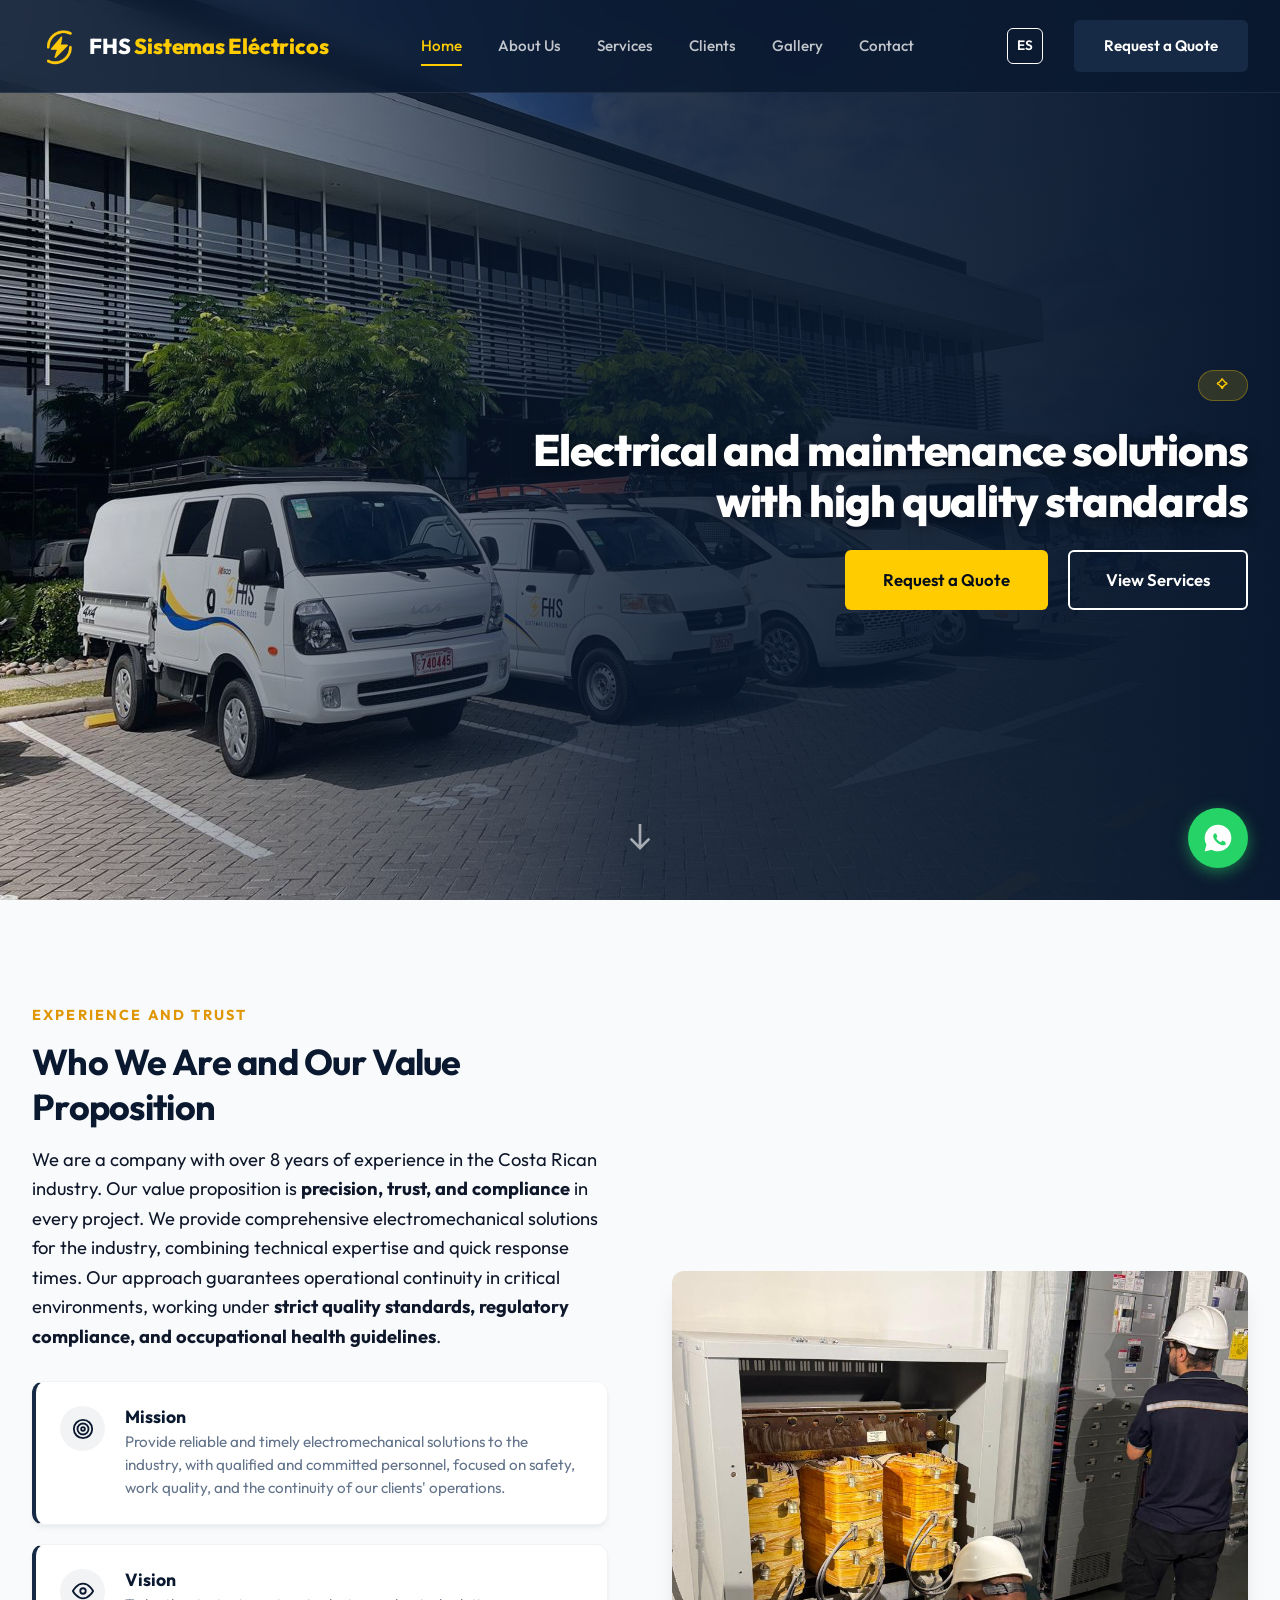
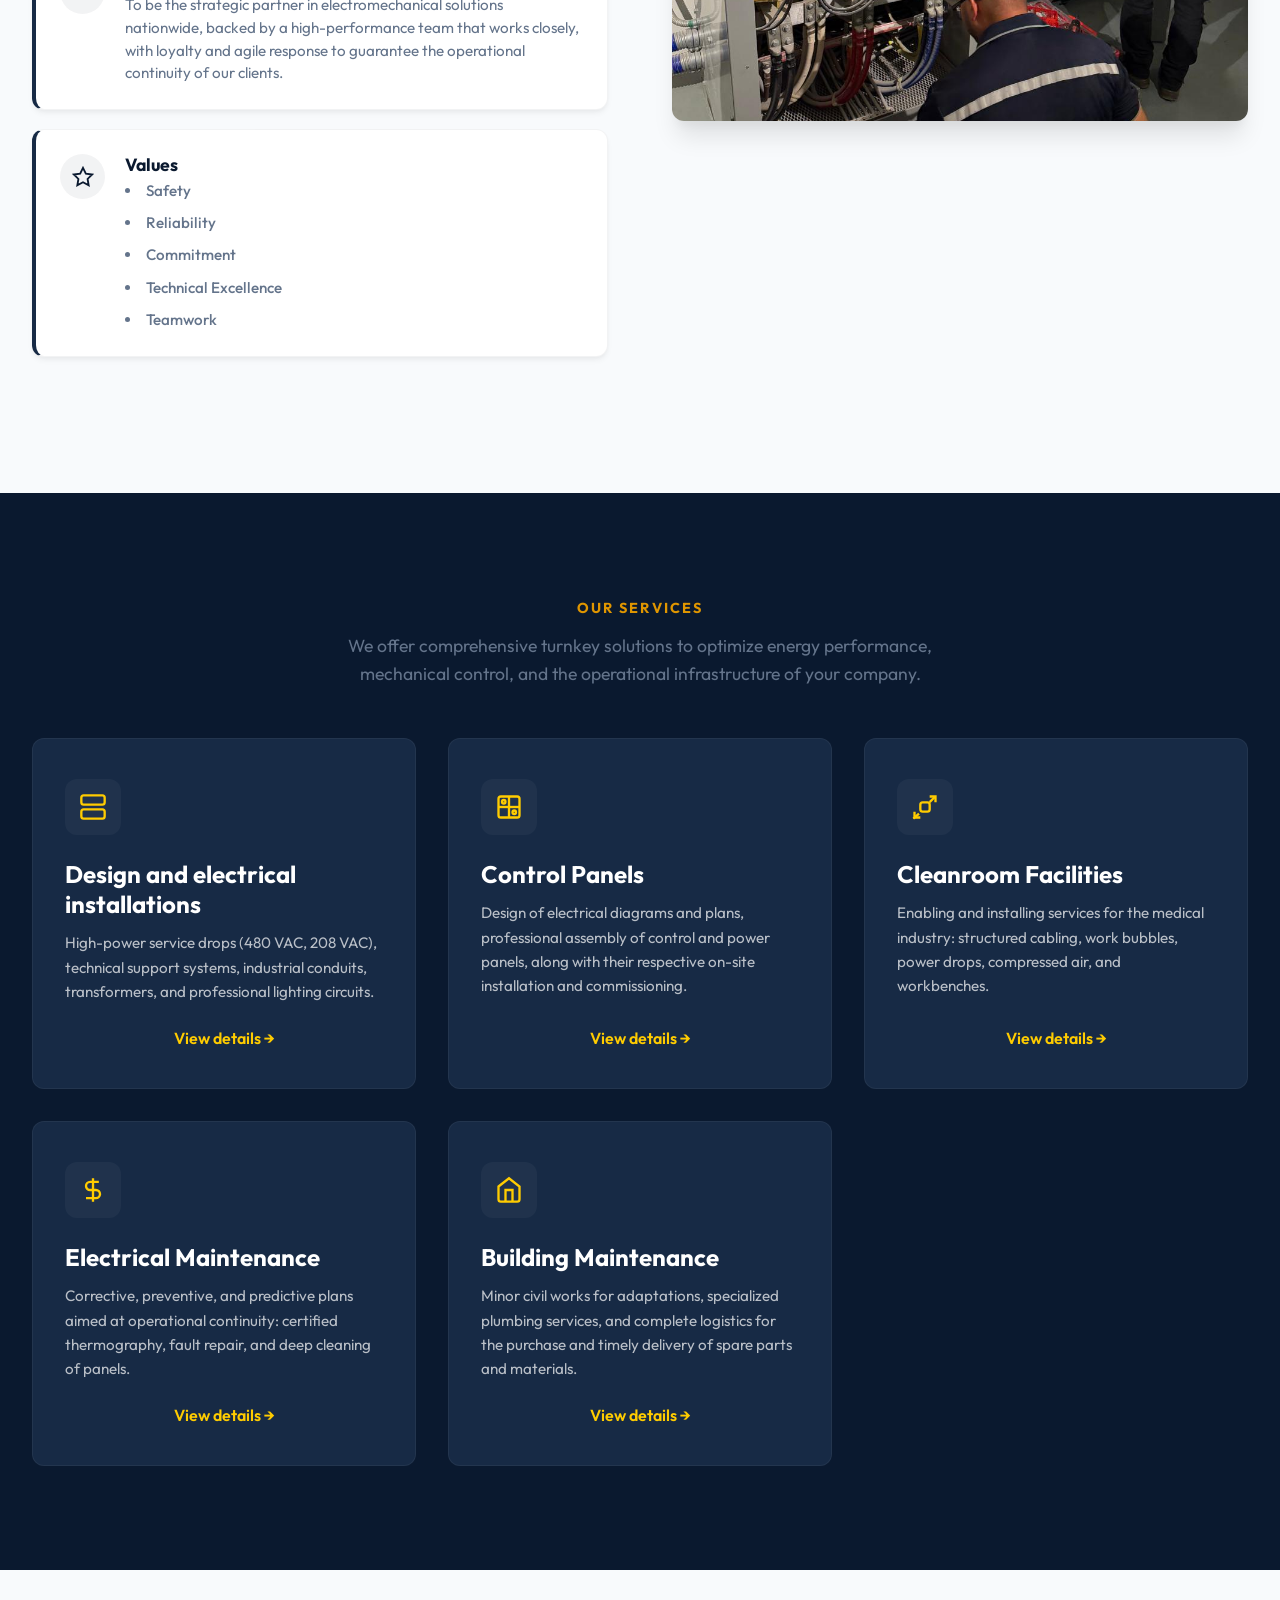
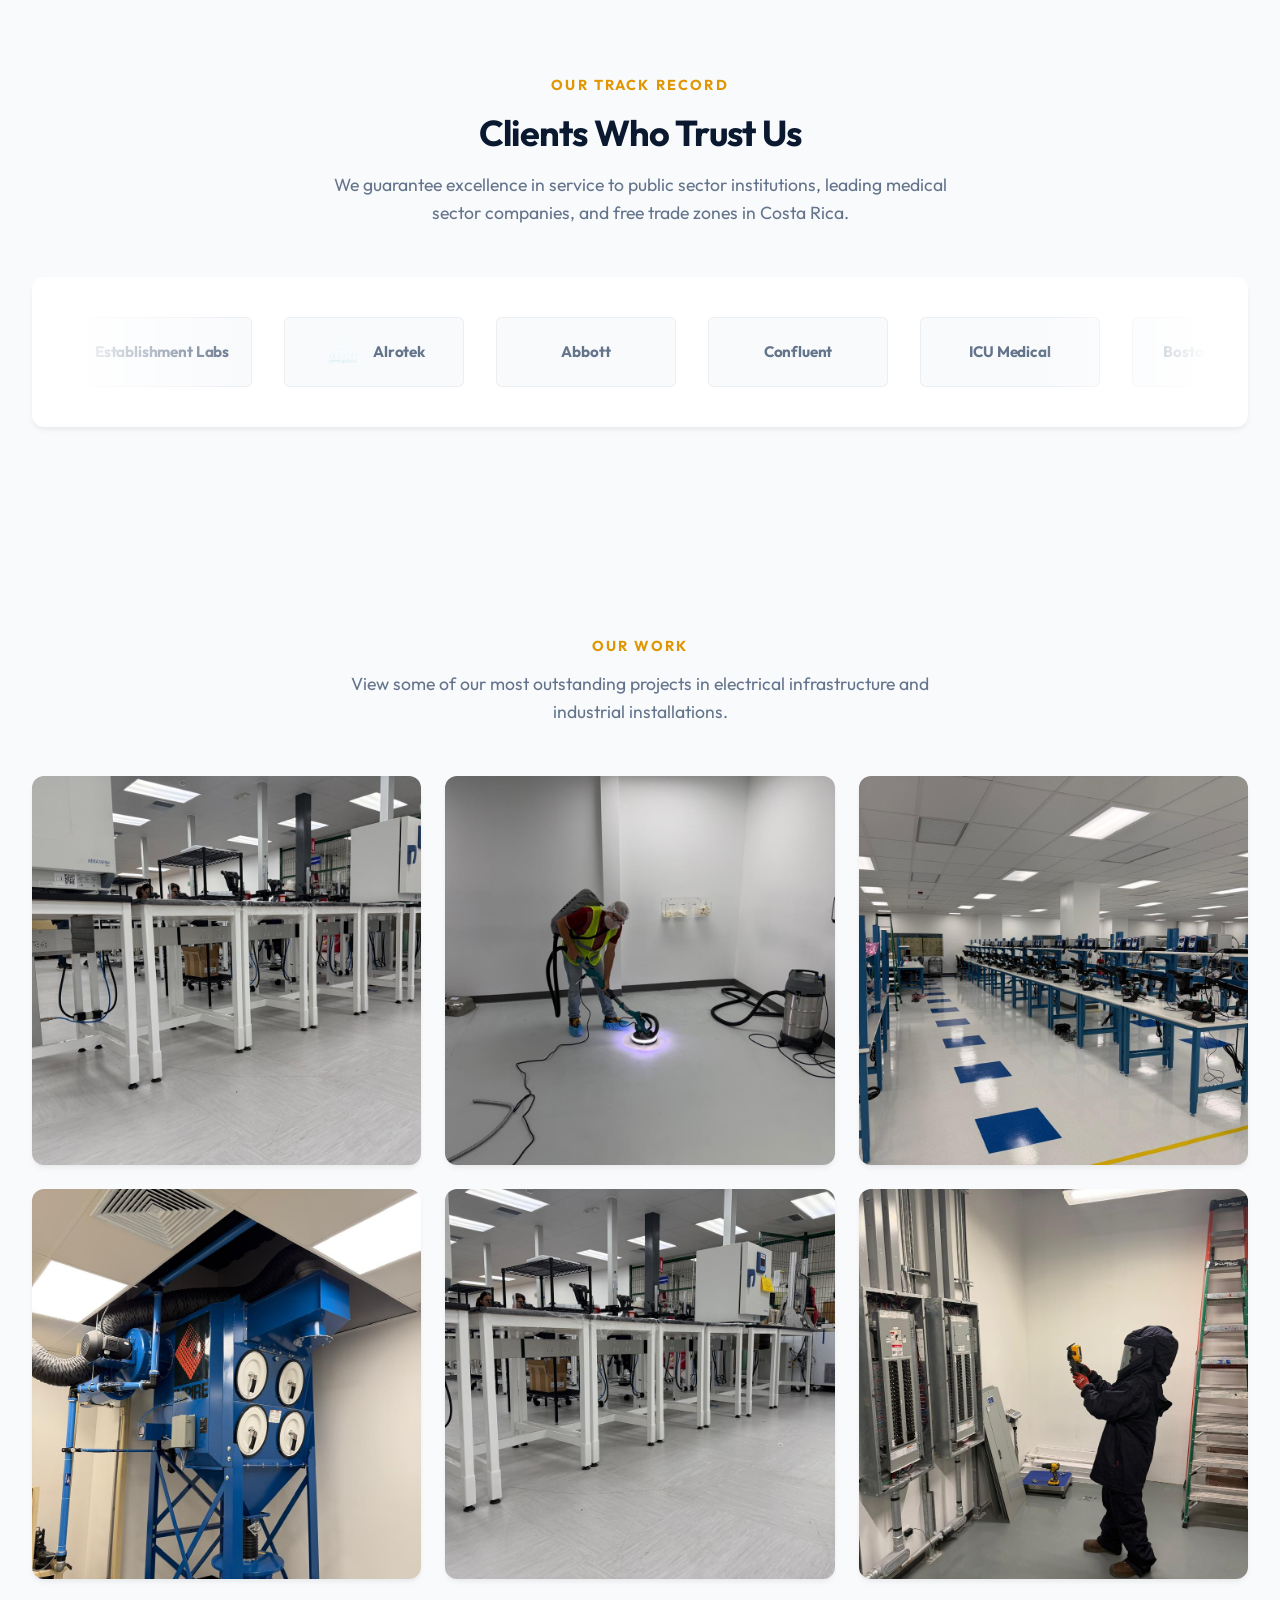
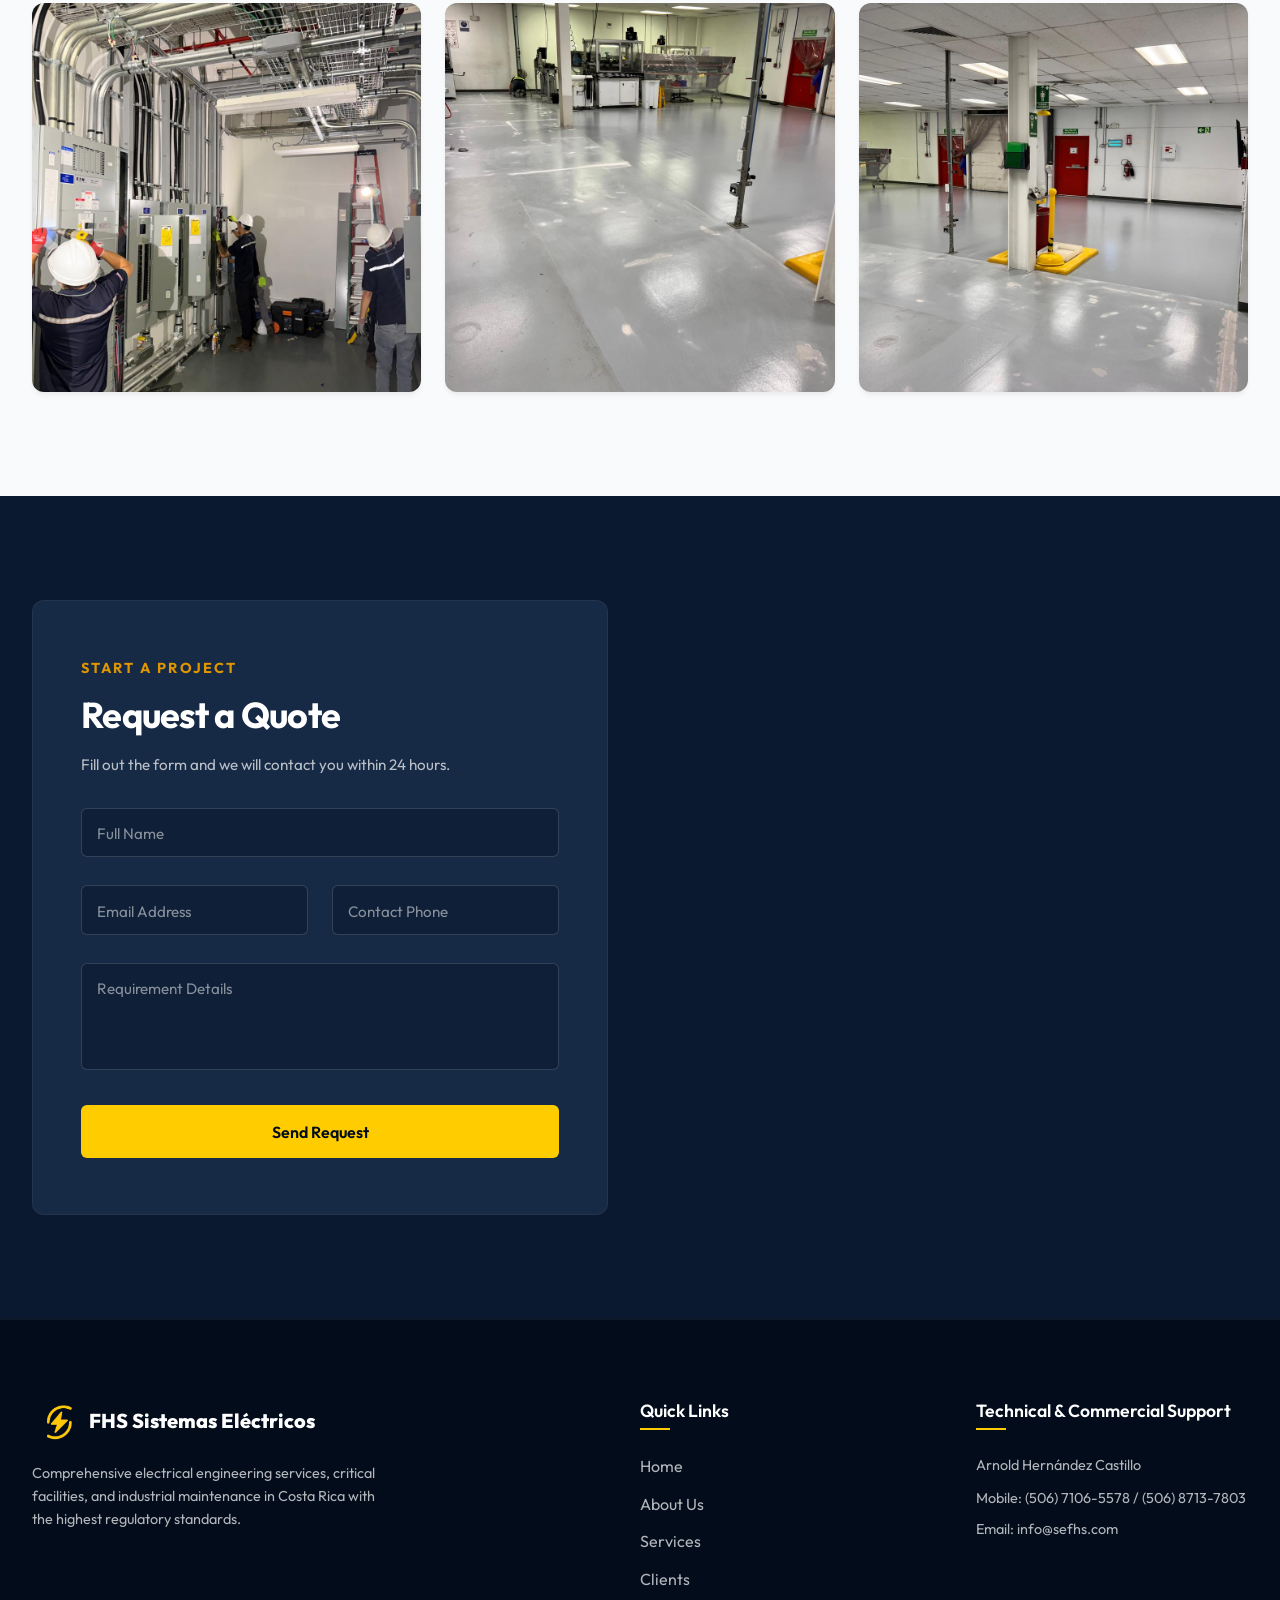
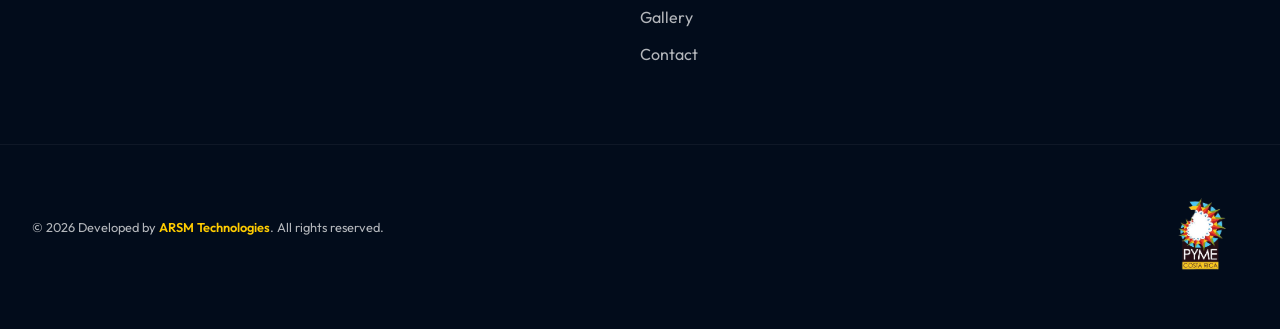
==== commit 5899be2e: "Add files via upload" ====
--- a/index-en.html
+++ b/index-en.html
@@ -195,7 +195,7 @@
 <line x1="6" y1="18" x2="6.01" y2="18" />
 </svg>
 </div>
-<h3>Electrical Installations</h3>
+<h3>Design and electrical installations</h3>
 <p>High-power service drops (480 VAC, 208 VAC), technical support systems, industrial conduits,
 transformers, and professional lighting circuits.</p>
 <button class="btn btn-text open-modal" data-modal="modal-instalaciones">View details
@@ -263,21 +263,6 @@
 <button class="btn btn-text open-modal" data-modal="modal-edificio">View details &rarr;</button>
 </div>
 
-<!-- Servicio 6 -->
-<div class="service-card fade-in-up" data-delay="200">
-<div class="service-icon">
-<svg viewBox="0 0 24 24" fill="none" stroke="currentColor" stroke-width="2">
-<path d="M17 21v-2a4 4 0 0 0-4-4H5a4 4 0 0 0-4 4v2" />
-<circle cx="9" cy="7" r="4" />
-<path d="M23 21v-2a4 4 0 0 0-3-3.87" />
-<path d="M16 3.13a4 4 0 0 1 0 7.75" />
-</svg>
-</div>
-<h3>Personnel Subcontracting</h3>
-<p>Provision of technical maintenance personnel through professional services and specialized
-handyman services for temporary or permanent support in your plant.</p>
-<button class="btn btn-text open-modal" data-modal="modal-personal">View details &rarr;</button>
-</div>
 </div>
 </div>
 </section>
@@ -294,7 +279,6 @@
 
 <!-- Carousel 1: Sector Médico / Zonas Francas -->
 <div class="carousel-wrapper mt-50">
-<h3 class="carousel-section-title">Medical Sector and Free Trade Zones</h3>
 <div class="logo-carousel" id="medico-carousel">
 <div class="carousel-track">
 <!-- Lista Original (sin CooperVision) + Nuevos clientes -->
@@ -368,23 +352,7 @@
 </div>
 </div>
 
-<!-- Carousel 2: Sector Público & Alianzas -->
-<div class="carousel-wrapper mt-40">
-<h3 class="carousel-section-title">Public Sector and Commercial Alliances</h3>
-<div class="logo-carousel reverse-scroll" id="publico-carousel">
-<div class="carousel-track">
-<div class="client-logo-card public-sector"><span>INS</span></div>
-<div class="client-logo-card public-sector"><span>Banco Central</span></div>
-<div class="client-logo-card public-sector"><span>Archivo Nacional</span></div>
-<div class="client-logo-card alliance-sector"><span>Trane (Alliance)</span></div>
-<!-- Duplicates -->
-<div class="client-logo-card public-sector"><span>INS</span></div>
-<div class="client-logo-card public-sector"><span>Banco Central</span></div>
-<div class="client-logo-card public-sector"><span>Archivo Nacional</span></div>
-<div class="client-logo-card alliance-sector"><span>Trane (Alliance)</span></div>
-</div>
-</div>
-</div>
+
 </div>
 </section>
 
@@ -393,7 +361,6 @@
 <div class="container">
 <div class="section-header text-center">
 <span class="section-subtitle">Our Work</span>
-<h2>Project Gallery</h2>
 <p class="section-desc">View some of our most outstanding projects in electrical infrastructure and industrial installations.</p>
 </div>
 
@@ -508,6 +475,7 @@
 <li><a href="#nosotros">About Us</a></li>
 <li><a href="#servicios">Services</a></li>
 <li><a href="#clientes">Clients</a></li>
+<li><a href="#galeria">Gallery</a></li>
 <li><a href="#contacto">Contact</a></li>
 </ul>
 </div>
@@ -553,7 +521,7 @@
 <rect x="2" y="14" width="20" height="8" rx="2" ry="2" />
 </svg>
 </div>
-<h3 id="title-modal-1">Electrical Installations</h3>
+<h3 id="title-modal-1">Design and electrical installations</h3>
 </div>
 <div class="modal-body">
 <p class="modal-lead">We develop assemblies and wiring for all types of electrical infrastructure
@@ -638,10 +606,8 @@
 <ul class="modal-list">
 <li><strong>Structured Cabling:</strong> Data networks (Cat6/Cat6A), clean telecommunications
 conduits, and professional rack dressing.</li>
-<li><strong>Work Bubbles:</strong> Structural assembly and electrical installation for isolation
-bubbles or specific device assembly areas.</li>
-<li><strong>Power Drops:</strong> Drop connections from the ceiling to workbenches, integrating
-regulated electrical outlets, data, and mechanical services.</li>
+<li><strong>Structural assembly and bubble installation:</strong> Structural assembly and bubble installation for isolation of specific areas within cleanrooms.</li>
+<li><strong>Pole installation:</strong> Manufacturing of custom aluminum poles for installation of electrical, pneumatic, special gas facilities, and networks.</li>
 <li><strong>Compressed Air:</strong> Specialized pneumatic piping of stainless steel or aluminum
 with quick couplings for pneumatic tools at workstations.</li>
 <li><strong>Workbench Conditioning:</strong> Installation of integrated power strips, localized
@@ -719,38 +685,6 @@
 </div>
 </div>
 
-<!-- Modal 6: Subcontratación de Personal -->
-<div id="modal-personal" class="modal" role="dialog" aria-modal="true" aria-labelledby="title-modal-6">
-<div class="modal-content">
-<button class="modal-close" aria-label="Close modal">&times;</button>
-<div class="modal-header">
-<div class="modal-header-icon">
-<svg viewBox="0 0 24 24" fill="none" stroke="currentColor" stroke-width="2">
-<path d="M17 21v-2a4 4 0 0 0-4-4H5a4 4 0 0 0-4 4v2" />
-</svg>
-</div>
-<h3 id="title-modal-6">Personnel Subcontracting (Staffing & Handyman)</h3>
-</div>
-<div class="modal-body">
-<p class="modal-lead">Make your operating costs flexible by relying on specialized, trained technical
-personnel ready to join your maintenance team.</p>
-<h4 class="mt-20">Technical Scope of Service:</h4>
-<ul class="modal-list">
-<li><strong>Technicians through Professional Services:</strong> Qualified personnel (electricians,
-electromechanics) by the hour, day, or week for expansion projects or plant shutdowns.</li>
-<li><strong>On-Site Handyman Service:</strong> Fixed or periodic assignment of a general maintenance
-technician to perform routine preventive maintenance of building infrastructure.</li>
-<li><strong>Compliance with Labor Obligations:</strong> FHS handles the total employer-employee
-management, insurance, and occupational safety induction (HSE), mitigating legal risk for your
-company.</li>
-</ul>
-</div>
-<div class="modal-footer">
-<a href="#contacto" class="btn btn-accent close-modal-action">Request this Service</a>
-</div>
-</div>
-</div>
-
 <!-- Custom JS -->
 <script src="app.js"></script>
 </body>
--- a/styles.css
+++ b/styles.css
@@ -433,7 +433,7 @@
 }
 
 .hero-content h1 {
-font-size: 3.25rem;
+font-size: 2.75rem;
 line-height: 1.15;
 margin-bottom: 1.5rem;
 color: var(--color-bg-white) !important;
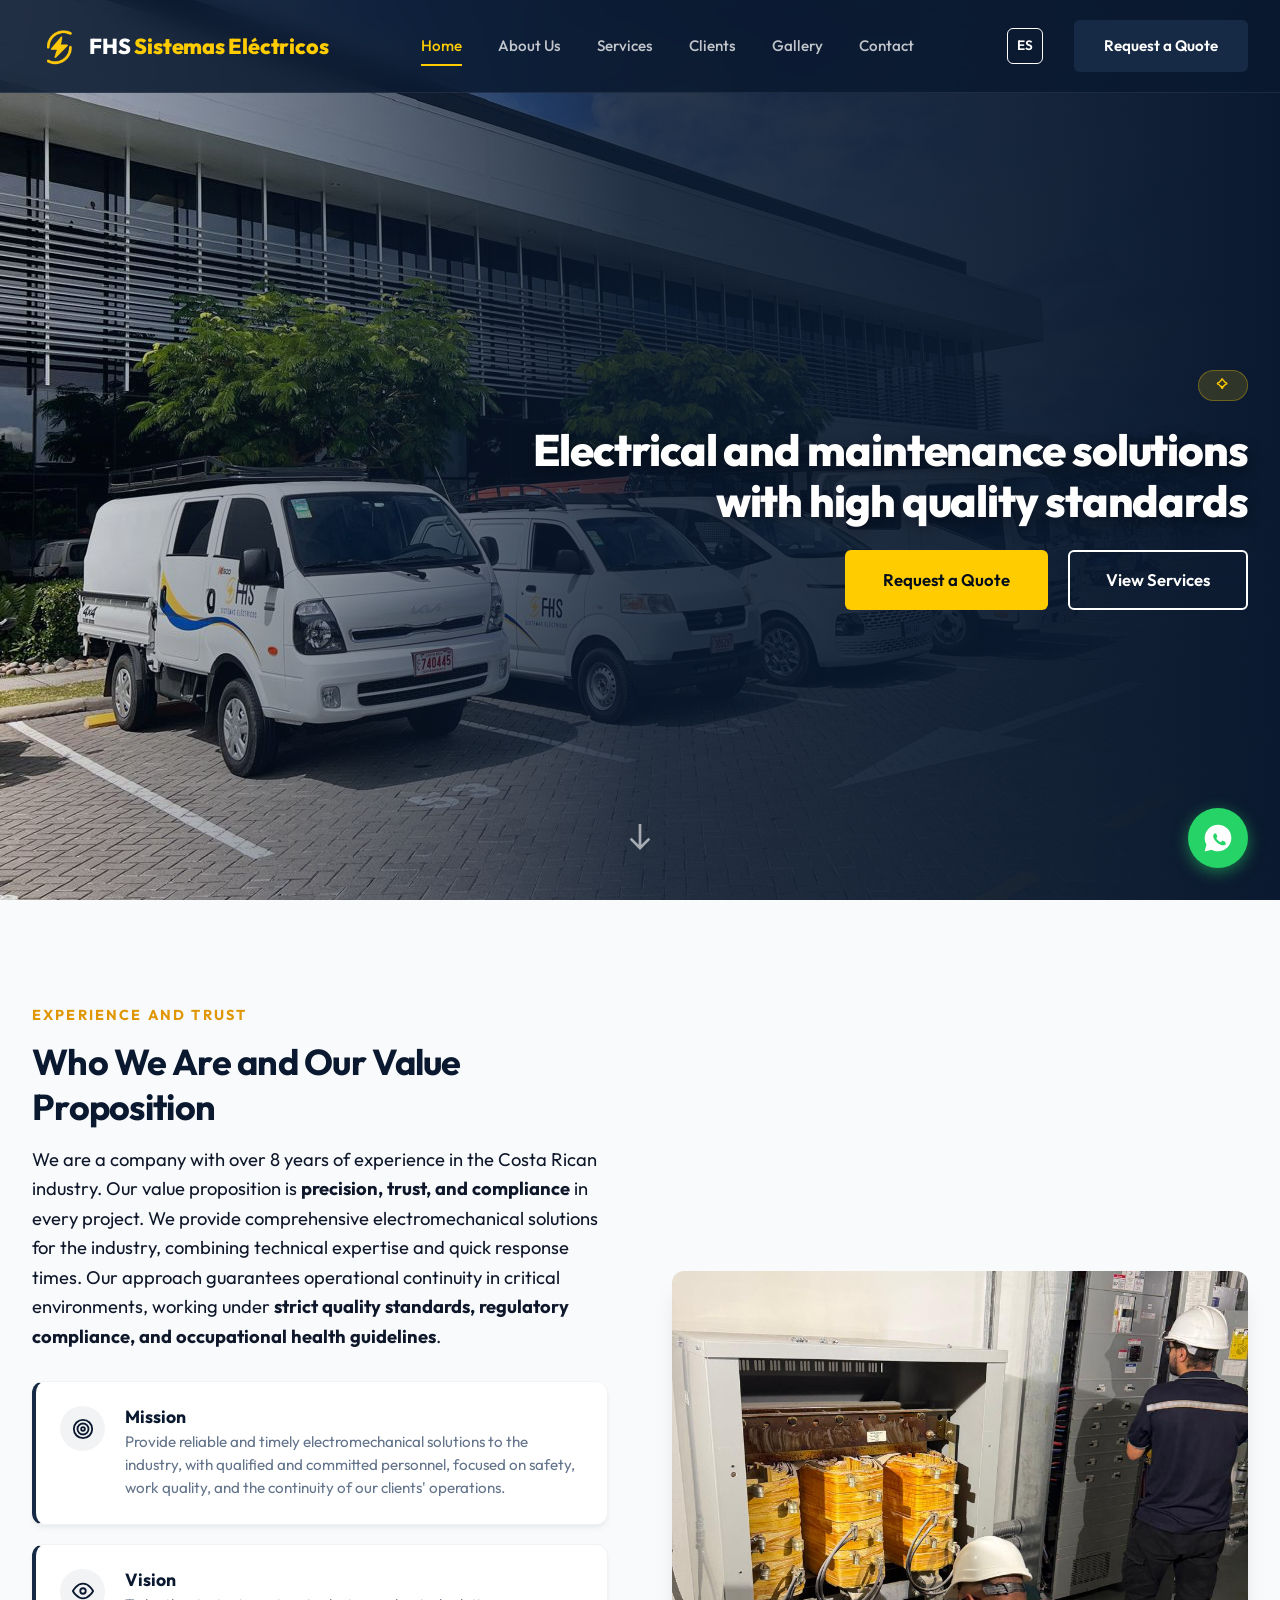
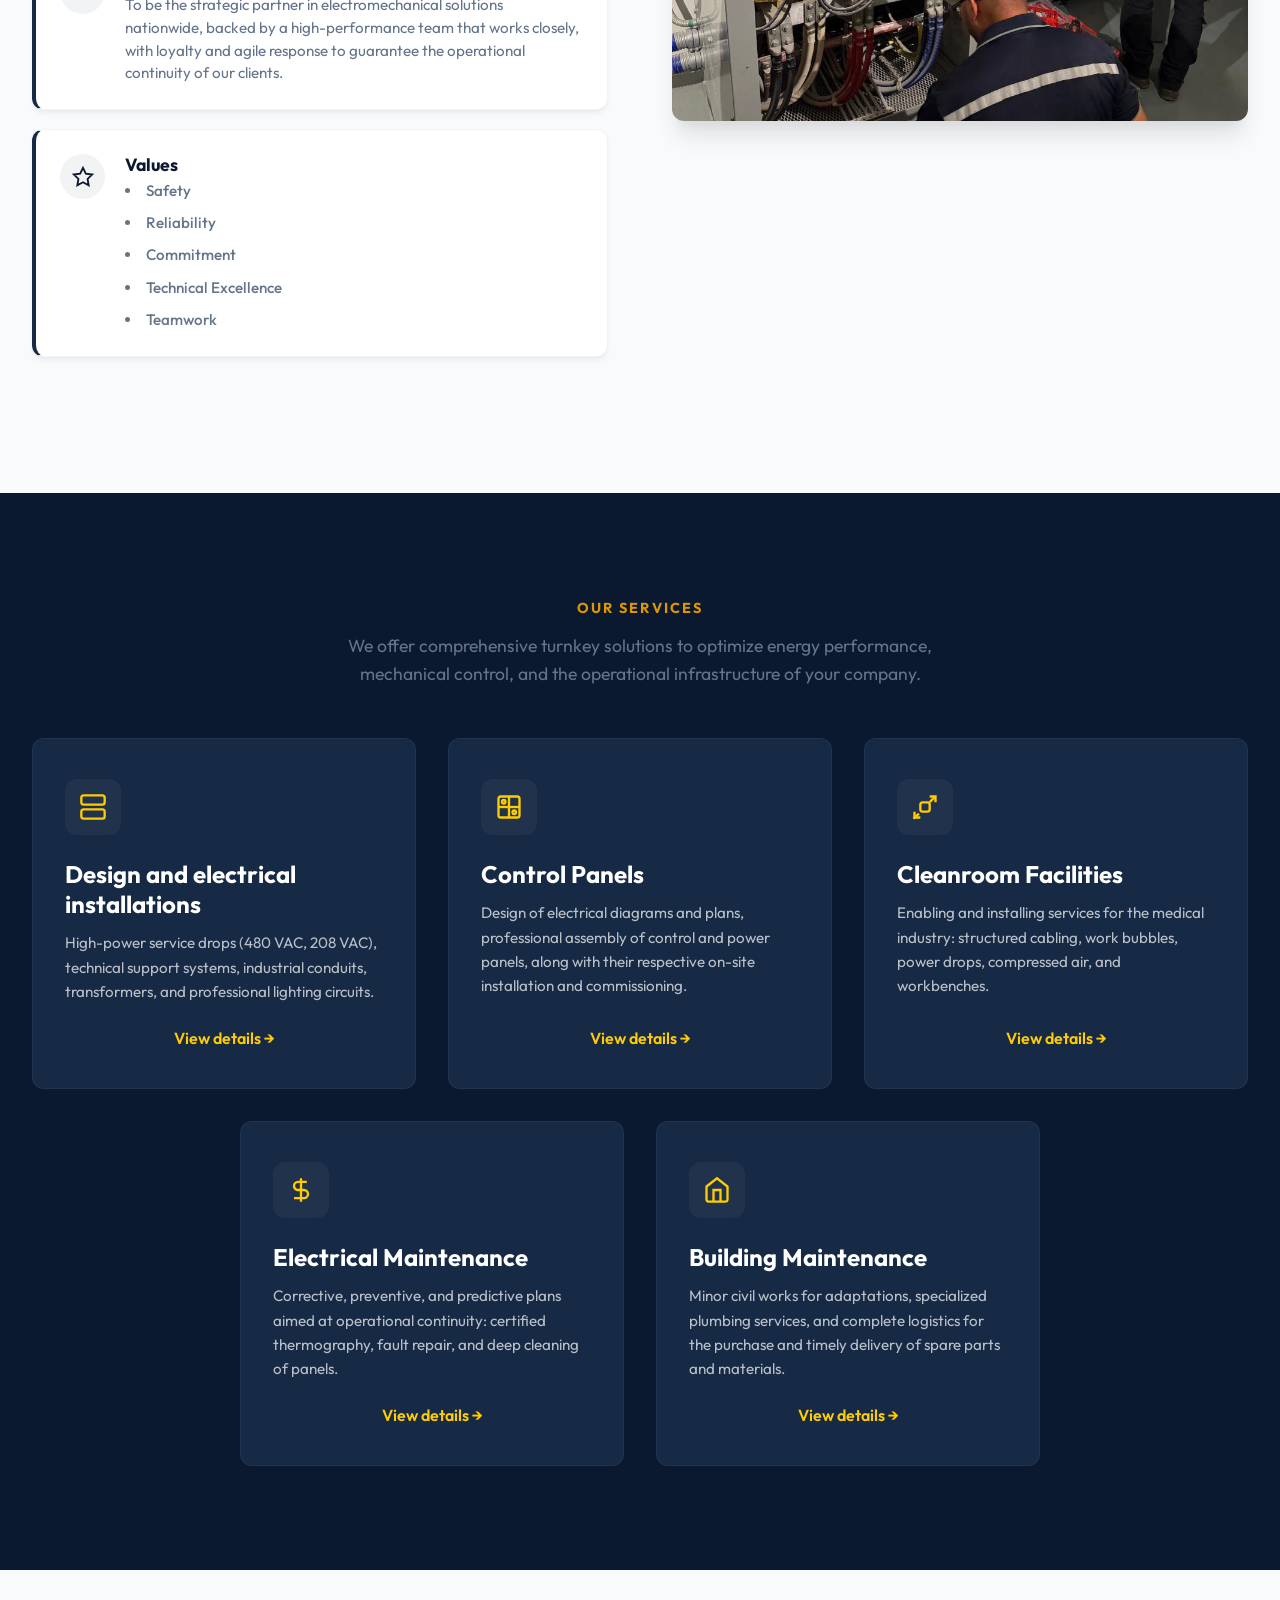
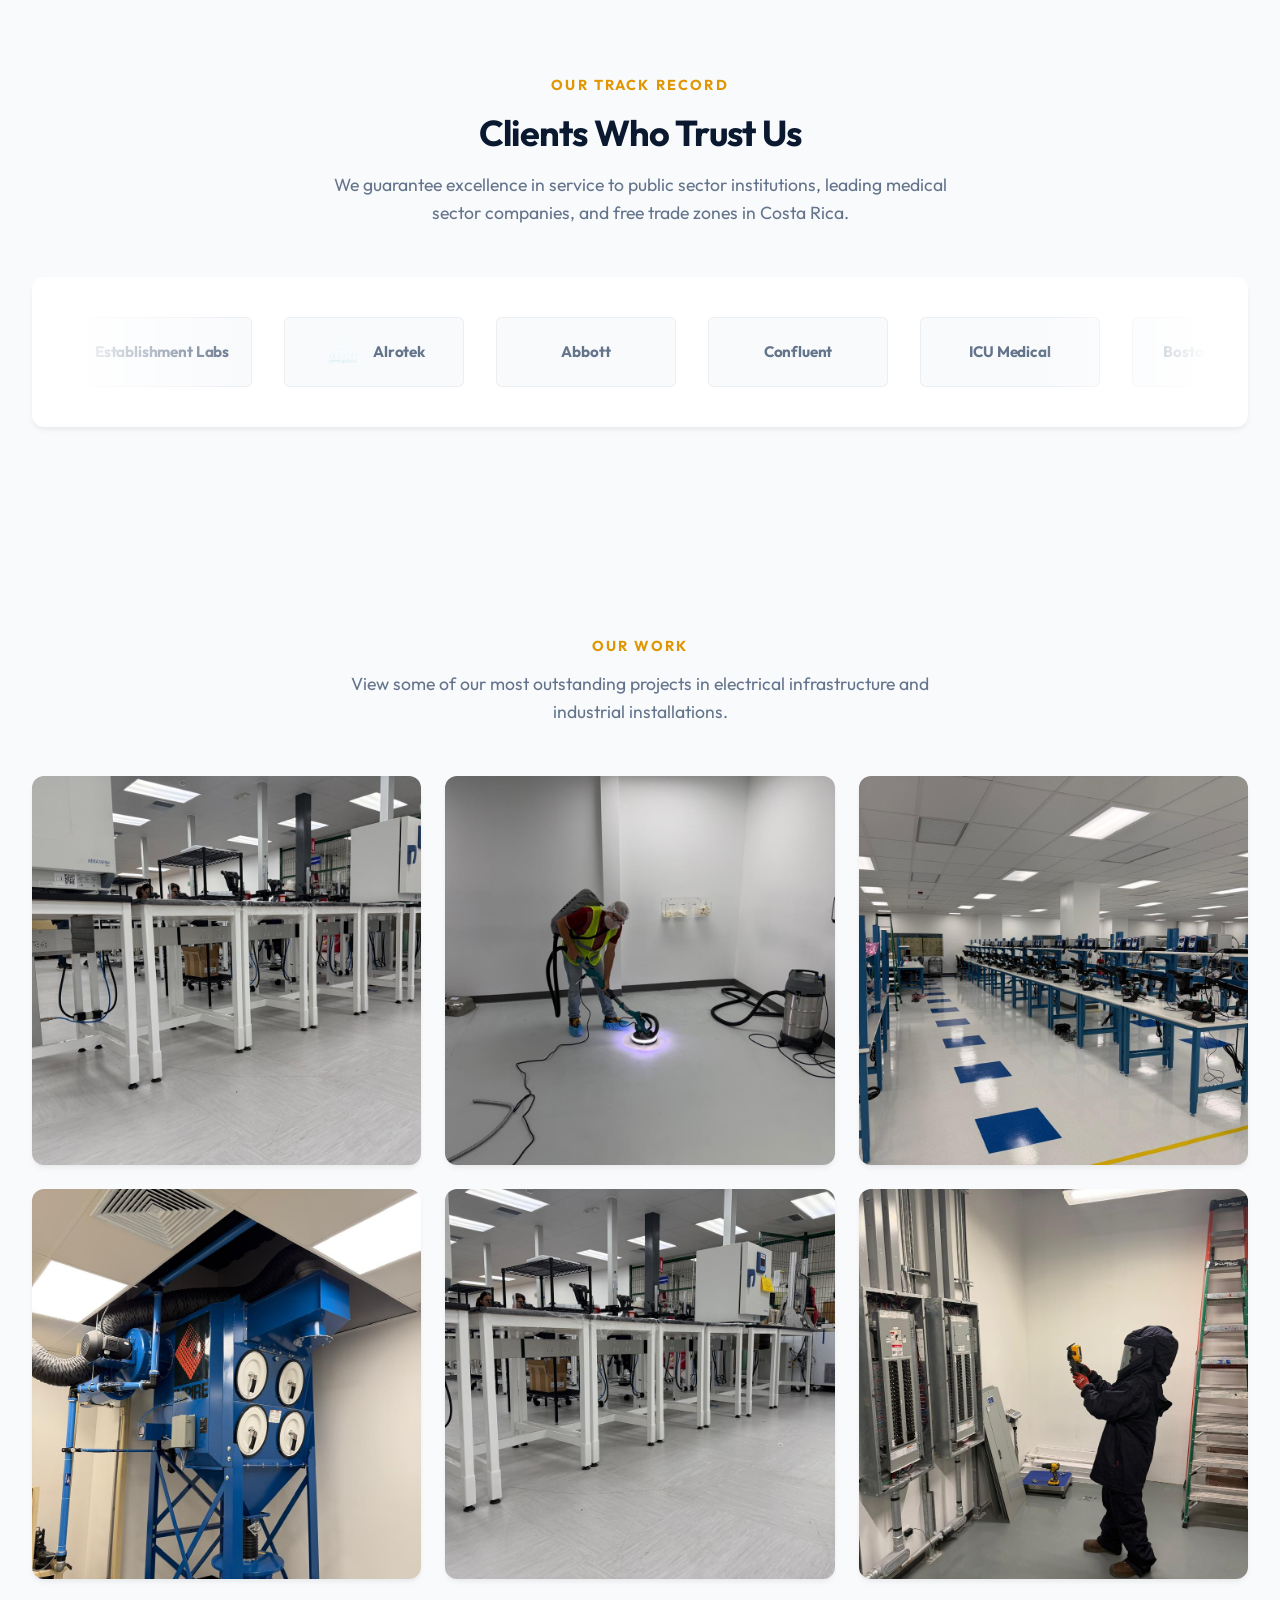
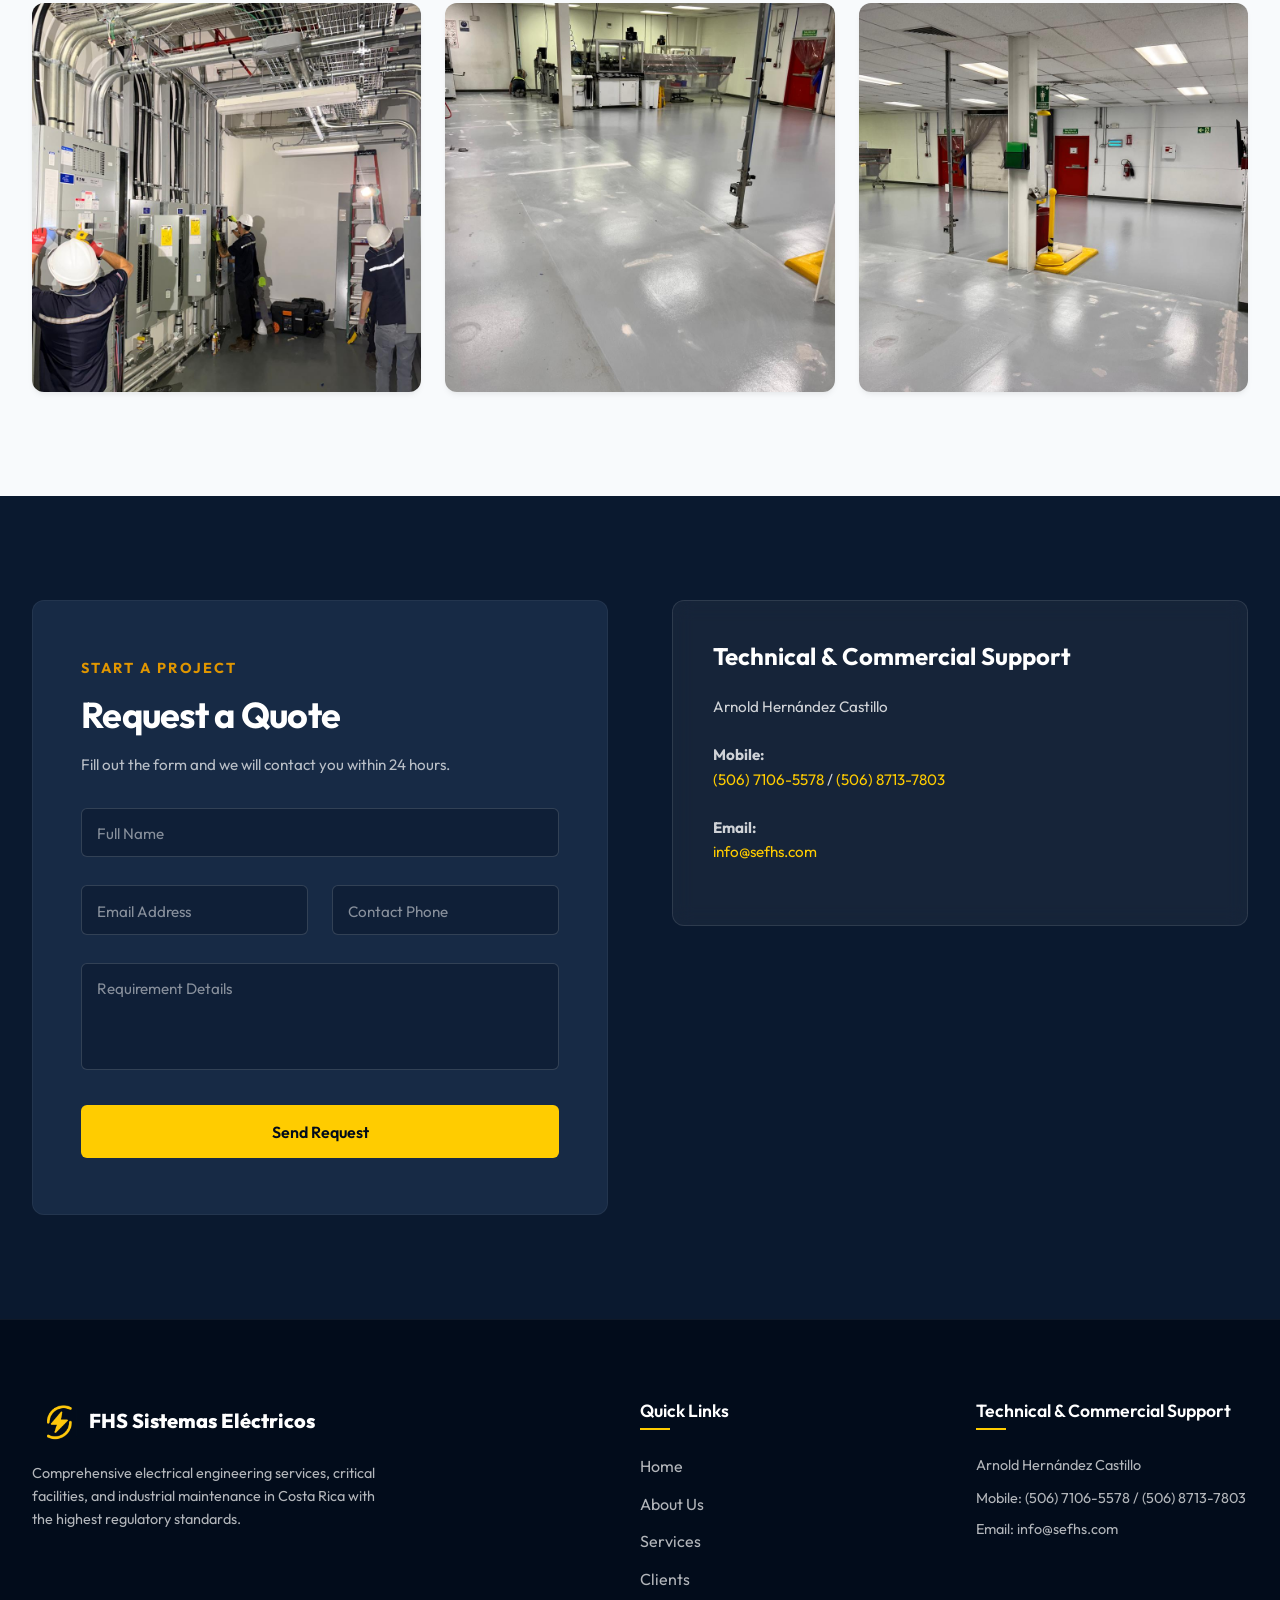
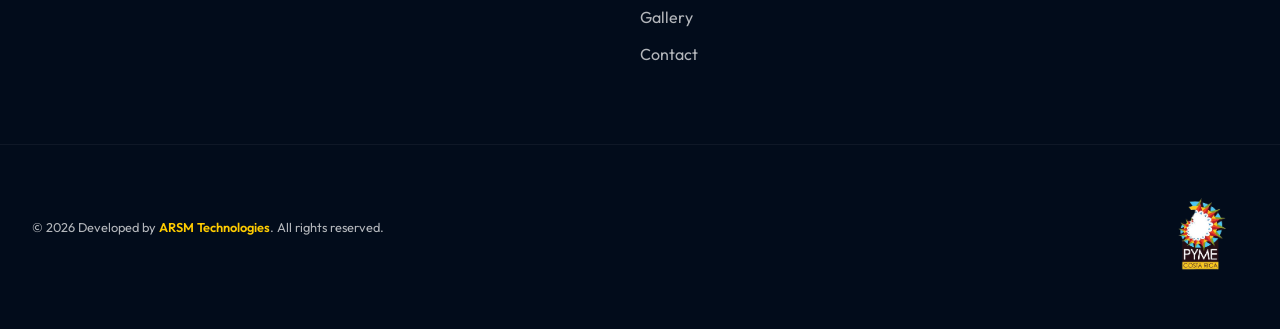
==== commit 6f401a5e: "Add files via upload" ====
--- a/index-en.html
+++ b/index-en.html
@@ -448,7 +448,18 @@
 
 <!-- Direct Contact & Location Info -->
 <div class="contacto-info-wrapper">
-
+<div class="contact-info-box">
+<h3>Technical & Commercial Support</h3>
+<p class="mt-20">Arnold Hernández Castillo</p>
+<p class="mt-15">
+<strong>Mobile:</strong><br>
+<a href="tel:+50671065578">(506) 7106-5578</a> / <a href="tel:+50687137803">(506) 8713-7803</a>
+</p>
+<p class="mt-15">
+<strong>Email:</strong><br>
+<a href="mailto:info@sefhs.com">info@sefhs.com</a>
+</p>
+</div>
 </div>
 </div>
 </div>
@@ -608,7 +619,7 @@
 conduits, and professional rack dressing.</li>
 <li><strong>Structural assembly and bubble installation:</strong> Structural assembly and bubble installation for isolation of specific areas within cleanrooms.</li>
 <li><strong>Pole installation:</strong> Manufacturing of custom aluminum poles for installation of electrical, pneumatic, special gas facilities, and networks.</li>
-<li><strong>Compressed Air:</strong> Specialized pneumatic piping of stainless steel or aluminum
+<li><strong>Compressed Air:</strong> Specialized pneumatic piping of aluminum
 with quick couplings for pneumatic tools at workstations.</li>
 <li><strong>Workbench Conditioning:</strong> Installation of integrated power strips, localized
 lighting, and ergonomic support for medical stations.</li>
@@ -644,7 +655,7 @@
 <li><strong>24/7 Corrective Service:</strong> Diagnosis and repair of emergency electrical faults,
 replacement of defective contactors, switches, and burnt wiring.</li>
 <li><strong>Electrical Measurements:</strong> Recording of load parameters (current, voltage, phase
-unbalance) to verify the health status of the installation.</li>
+unbalance) to verify the status of the installation.</li>
 </ul>
 </div>
 <div class="modal-footer">
--- a/styles.css
+++ b/styles.css
@@ -186,8 +186,20 @@
 
 .grid-3-col {
 display: grid;
-grid-template-columns: repeat(3, 1fr);
+grid-template-columns: repeat(6, 1fr);
 gap: 2rem;
+}
+
+.service-card:nth-child(-n+3) {
+grid-column: span 2;
+}
+
+.service-card:nth-child(4) {
+grid-column: 2 / span 2;
+}
+
+.service-card:nth-child(5) {
+grid-column: 4 / span 2;
 }
 
 /* Buttons */
@@ -684,7 +696,42 @@
 .contacto-info-wrapper {
 display: flex;
 flex-direction: column;
-justify-content: space-between;
+justify-content: flex-start;
+}
+
+.contact-info-box {
+background: rgba(255, 255, 255, 0.05);
+border: 1px solid rgba(255, 255, 255, 0.1);
+border-radius: var(--border-radius-md);
+padding: 2.5rem;
+backdrop-filter: blur(10px);
+}
+
+.contact-info-box h3 {
+font-size: 1.5rem;
+margin-bottom: 1.5rem;
+color: var(--color-bg-white);
+}
+
+.contact-info-box p {
+font-size: 0.95rem;
+color: rgba(255, 255, 255, 0.8);
+line-height: 1.6;
+}
+
+.contact-info-box a {
+color: var(--color-accent);
+text-decoration: none;
+transition: var(--transition-normal);
+}
+
+.contact-info-box a:hover {
+color: var(--color-bg-white);
+text-decoration: underline;
+}
+
+.mt-15 {
+margin-top: 1.5rem;
 }
 
 /* Form Styles */
@@ -1535,9 +1582,48 @@
 }
 }
 
+@media (max-width: 1024px) {
+.grid-3-col {
+grid-template-columns: repeat(4, 1fr);
+}
+
+.service-card:nth-child(-n+3) {
+grid-column: span 2;
+}
+
+.service-card:nth-child(4) {
+grid-column: 1 / span 2;
+}
+
+.service-card:nth-child(5) {
+grid-column: 3 / span 2;
+}
+}
+
 @media (max-width: 768px) {
 .gallery-grid {
 grid-template-columns: 1fr;
 gap: 1rem;
 }
+
+.grid-2-col {
+grid-template-columns: 1fr;
+gap: 2rem;
+}
+
+.grid-3-col {
+grid-template-columns: 1fr;
+}
+
+.service-card:nth-child(-n+3) {
+grid-column: auto;
+}
+
+.service-card:nth-child(4) {
+grid-column: auto;
+}
+
+.service-card:nth-child(5) {
+grid-column: auto;
+}
 }
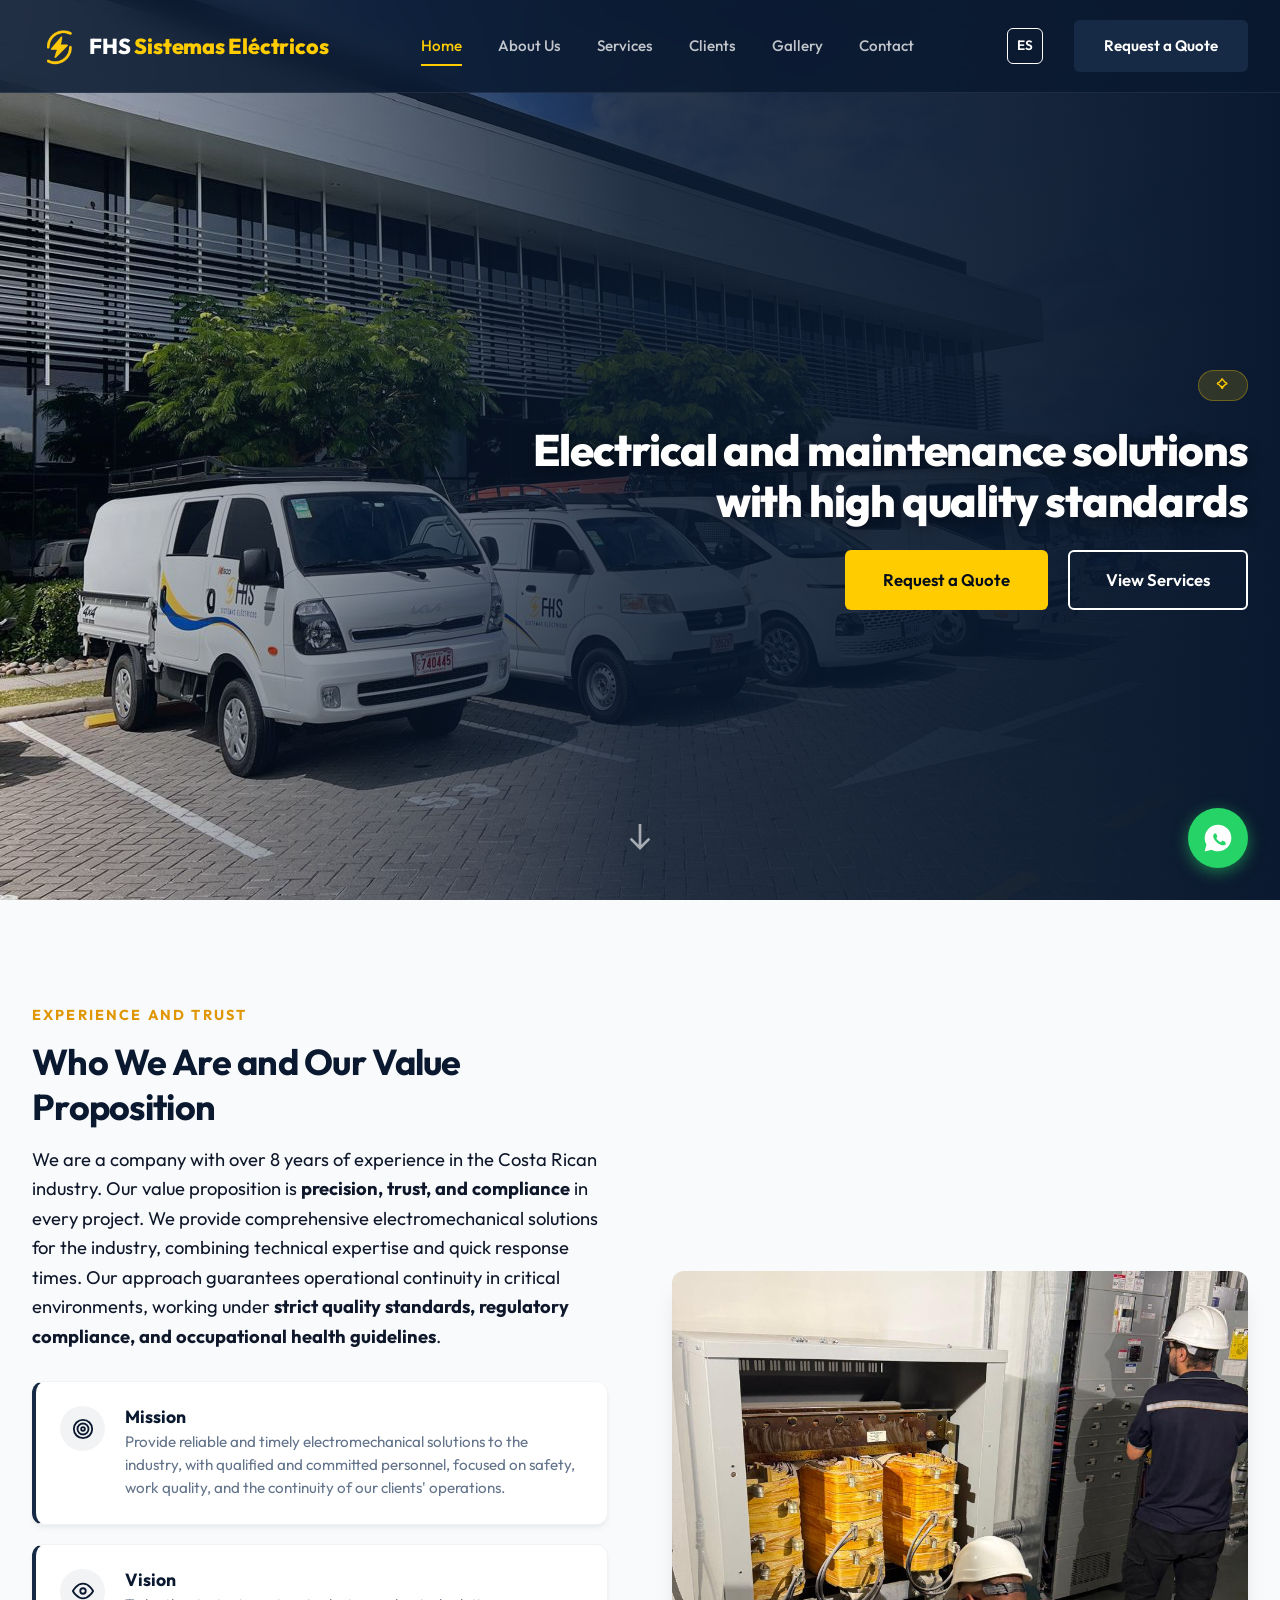
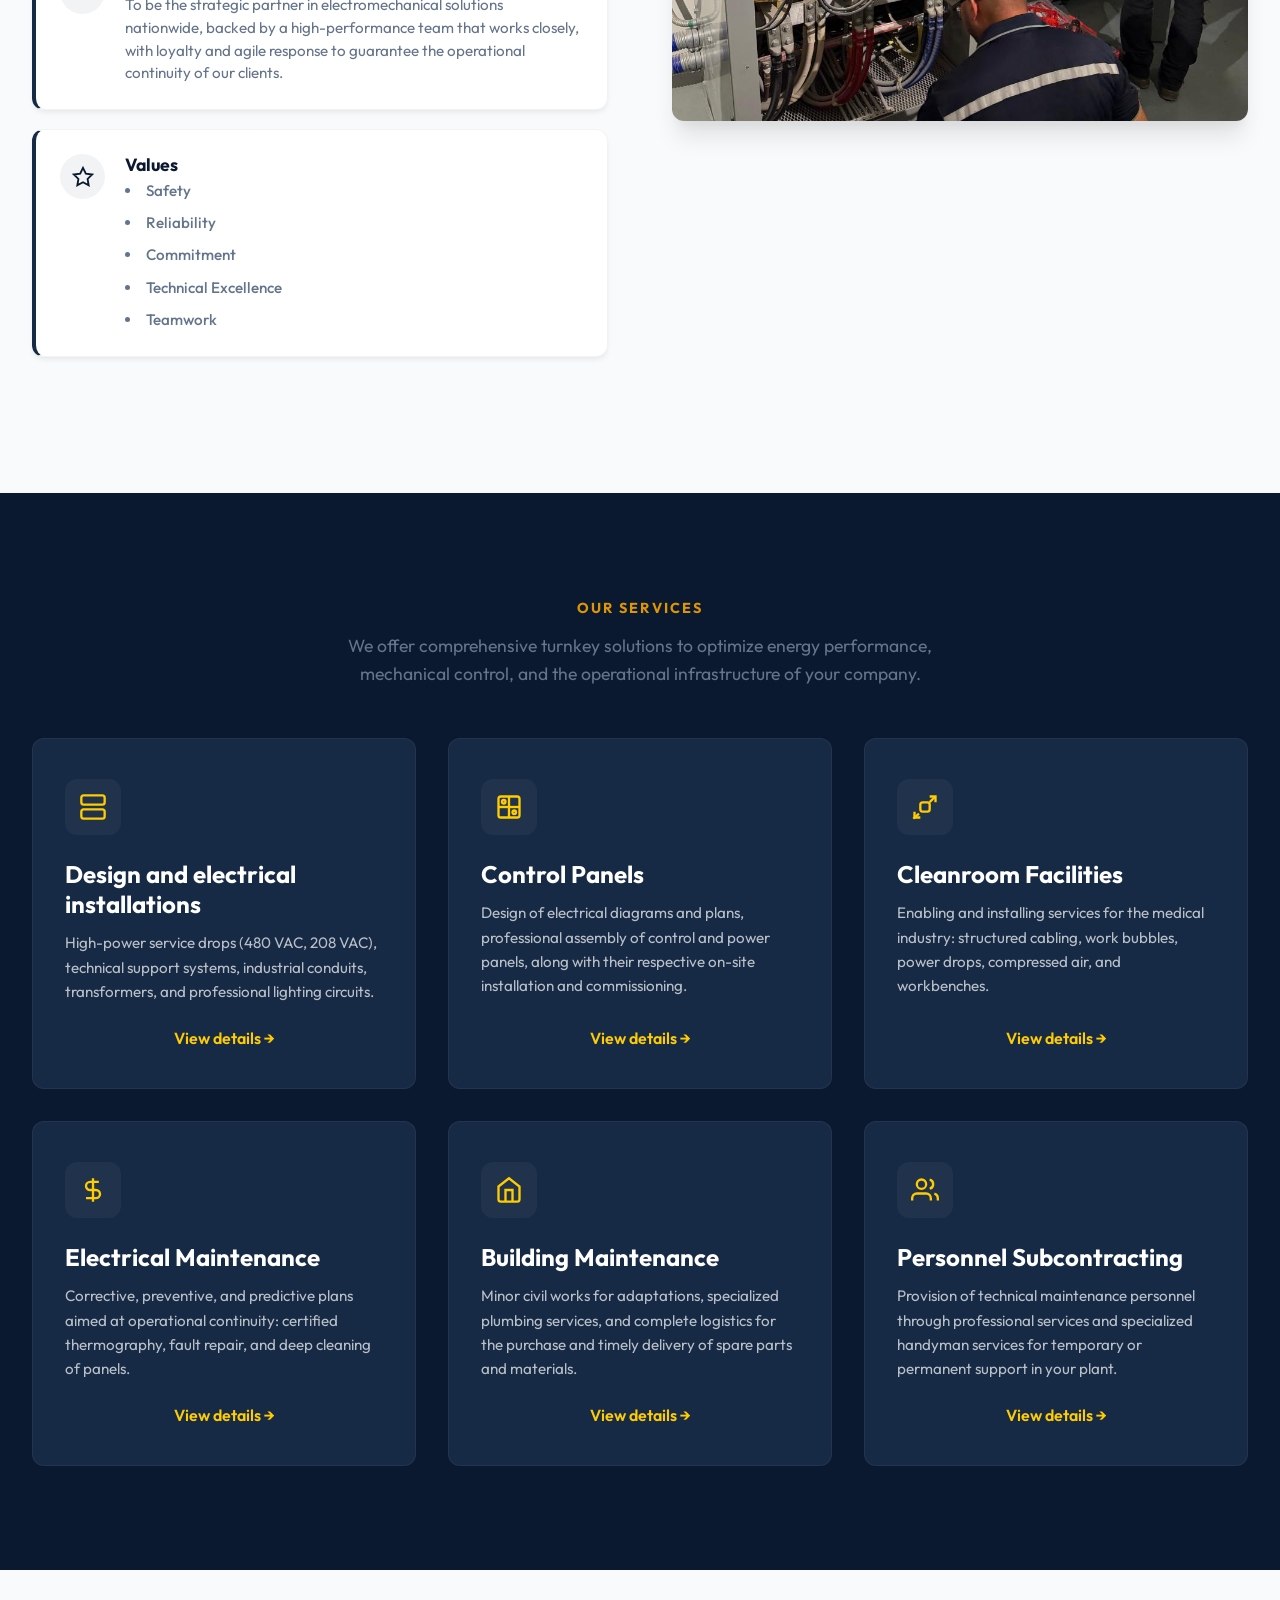
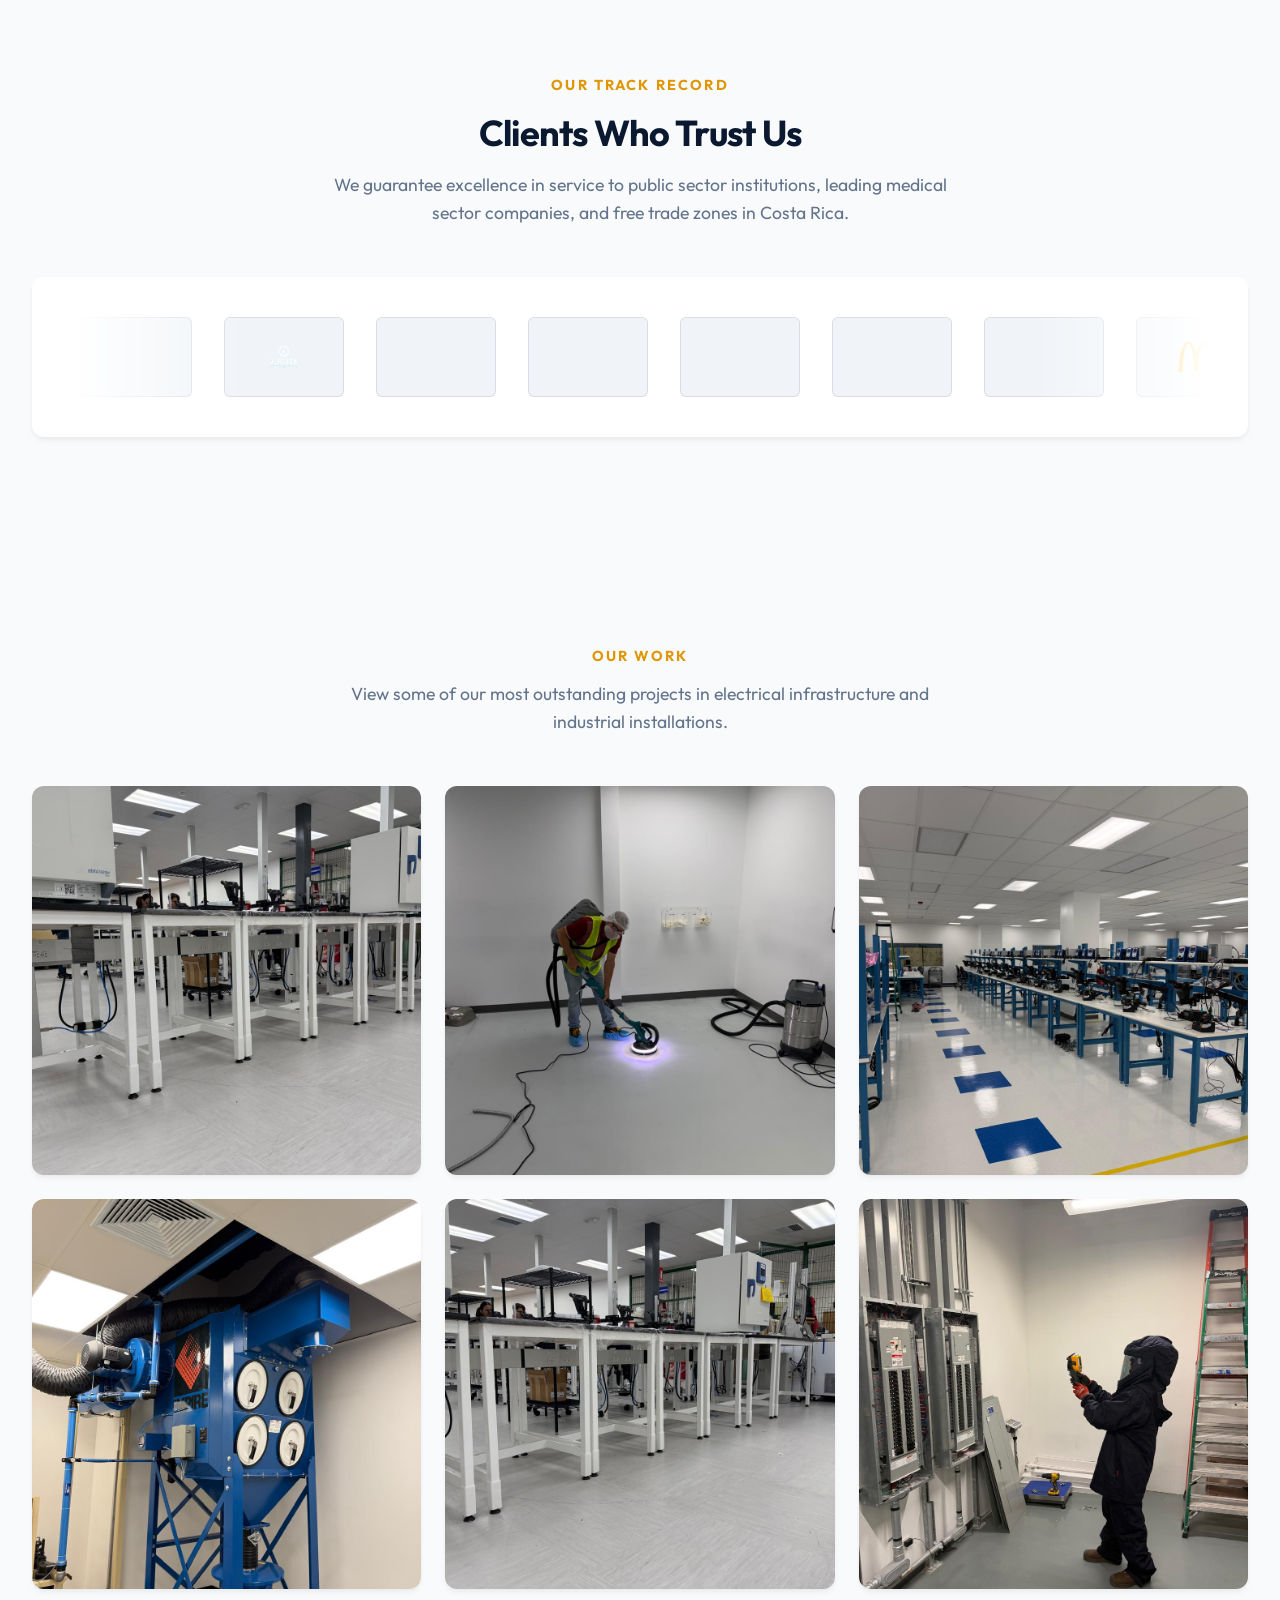
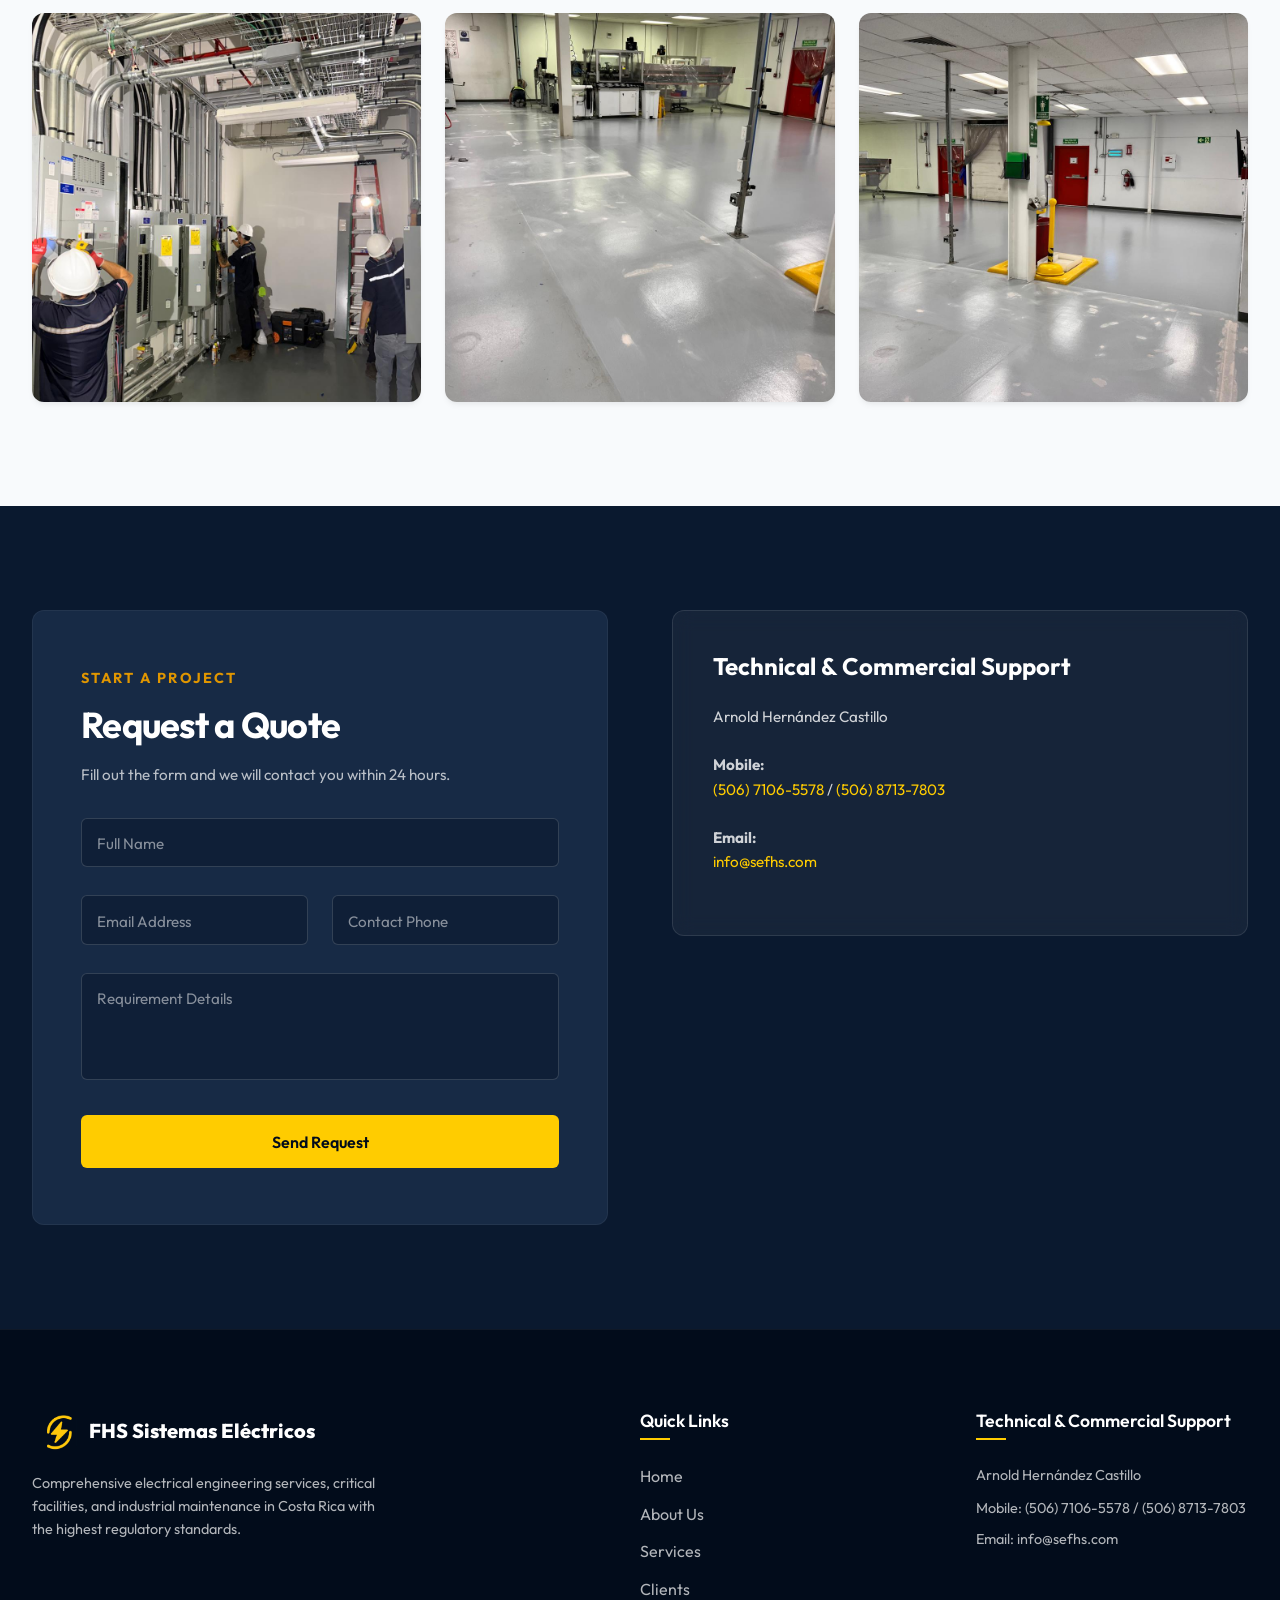
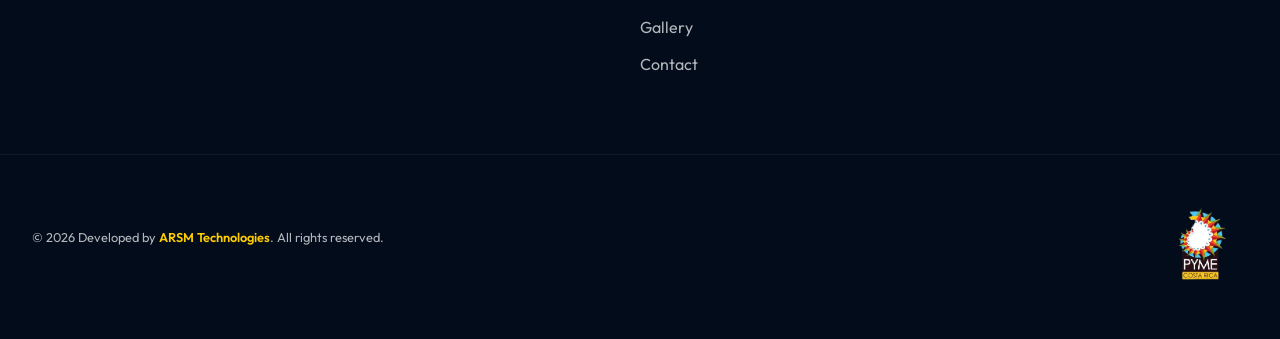
==== commit 93679be1: "Add files via upload" ====
--- a/index-en.html
+++ b/index-en.html
@@ -261,6 +261,22 @@
 <p>Minor civil works for adaptations, specialized plumbing services, and complete logistics for
 the purchase and timely delivery of spare parts and materials.</p>
 <button class="btn btn-text open-modal" data-modal="modal-edificio">View details &rarr;</button>
+</div>
+
+<!-- Servicio 6 -->
+<div class="service-card fade-in-up" data-delay="200">
+<div class="service-icon">
+<svg viewBox="0 0 24 24" fill="none" stroke="currentColor" stroke-width="2">
+<path d="M17 21v-2a4 4 0 0 0-4-4H5a4 4 0 0 0-4 4v2" />
+<circle cx="9" cy="7" r="4" />
+<path d="M23 21v-2a4 4 0 0 0-3-3.87" />
+<path d="M16 3.13a4 4 0 0 1 0 7.75" />
+</svg>
+</div>
+<h3>Personnel Subcontracting</h3>
+<p>Provision of technical maintenance personnel through professional services and specialized
+handyman services for temporary or permanent support in your plant.</p>
+<button class="btn btn-text open-modal" data-modal="modal-personal">View details &rarr;</button>
 </div>
 
 </div>
@@ -696,6 +712,38 @@
 </div>
 </div>
 
+<!-- Modal 6: Personnel Subcontracting -->
+<div id="modal-personal" class="modal" role="dialog" aria-modal="true" aria-labelledby="title-modal-6">
+<div class="modal-content">
+<button class="modal-close" aria-label="Close modal">&times;</button>
+<div class="modal-header">
+<div class="modal-header-icon">
+<svg viewBox="0 0 24 24" fill="none" stroke="currentColor" stroke-width="2">
+<path d="M17 21v-2a4 4 0 0 0-4-4H5a4 4 0 0 0-4 4v2" />
+</svg>
+</div>
+<h3 id="title-modal-6">Personnel Subcontracting (Staffing & Handyman)</h3>
+</div>
+<div class="modal-body">
+<p class="modal-lead">Make your operating costs flexible by relying on specialized, trained technical
+personnel ready to join your maintenance team.</p>
+<h4 class="mt-20">Technical Scope of Service:</h4>
+<ul class="modal-list">
+<li><strong>Technicians through Professional Services:</strong> Qualified personnel (electricians,
+electromechanics) by the hour, day, or week for expansion projects or plant shutdowns.</li>
+<li><strong>On-Site Handyman Service:</strong> Fixed or periodic assignment of a general maintenance
+technician to perform routine preventive maintenance of building infrastructure.</li>
+<li><strong>Compliance with Labor Obligations:</strong> FHS handles the total employer-employee
+management, insurance, and occupational safety induction (HSE), mitigating legal risk for your
+company.</li>
+</ul>
+</div>
+<div class="modal-footer">
+<a href="#contacto" class="btn btn-accent close-modal-action">Request this Service</a>
+</div>
+</div>
+</div>
+
 <!-- Custom JS -->
 <script src="app.js"></script>
 </body>
--- a/styles.css
+++ b/styles.css
@@ -194,12 +194,8 @@
 grid-column: span 2;
 }
 
-.service-card:nth-child(4) {
-grid-column: 2 / span 2;
-}
-
-.service-card:nth-child(5) {
-grid-column: 4 / span 2;
+.service-card:nth-child(n+4) {
+grid-column: span 2;
 }
 
 /* Buttons */
@@ -629,14 +625,14 @@
 }
 
 .client-logo-card {
-width: 180px;
-height: 70px;
-background-color: var(--color-bg-light);
+width: 120px;
+height: 80px;
+background-color: #f0f4f8;
 border-radius: var(--border-radius-sm);
 display: flex;
 align-items: center;
 justify-content: center;
-border: 1px solid rgba(15, 23, 42, 0.05);
+border: 1px solid rgba(15, 23, 42, 0.1);
 transition: var(--transition-fast);
 padding: 0 1rem;
 cursor: default;
@@ -645,11 +641,7 @@
 }
 
 .client-logo-card span {
-font-weight: 700;
-font-size: 0.95rem;
-color: var(--color-text-muted);
-text-align: center;
-letter-spacing: -0.01em;
+display: none;
 }
 
 .client-logo-card:hover {
@@ -1591,12 +1583,8 @@
 grid-column: span 2;
 }
 
-.service-card:nth-child(4) {
-grid-column: 1 / span 2;
-}
-
-.service-card:nth-child(5) {
-grid-column: 3 / span 2;
+.service-card:nth-child(n+4) {
+grid-column: span 2;
 }
 }
 
@@ -1619,11 +1607,7 @@
 grid-column: auto;
 }
 
-.service-card:nth-child(4) {
+.service-card:nth-child(n+4) {
 grid-column: auto;
 }
-
-.service-card:nth-child(5) {
-grid-column: auto;
-}
 }
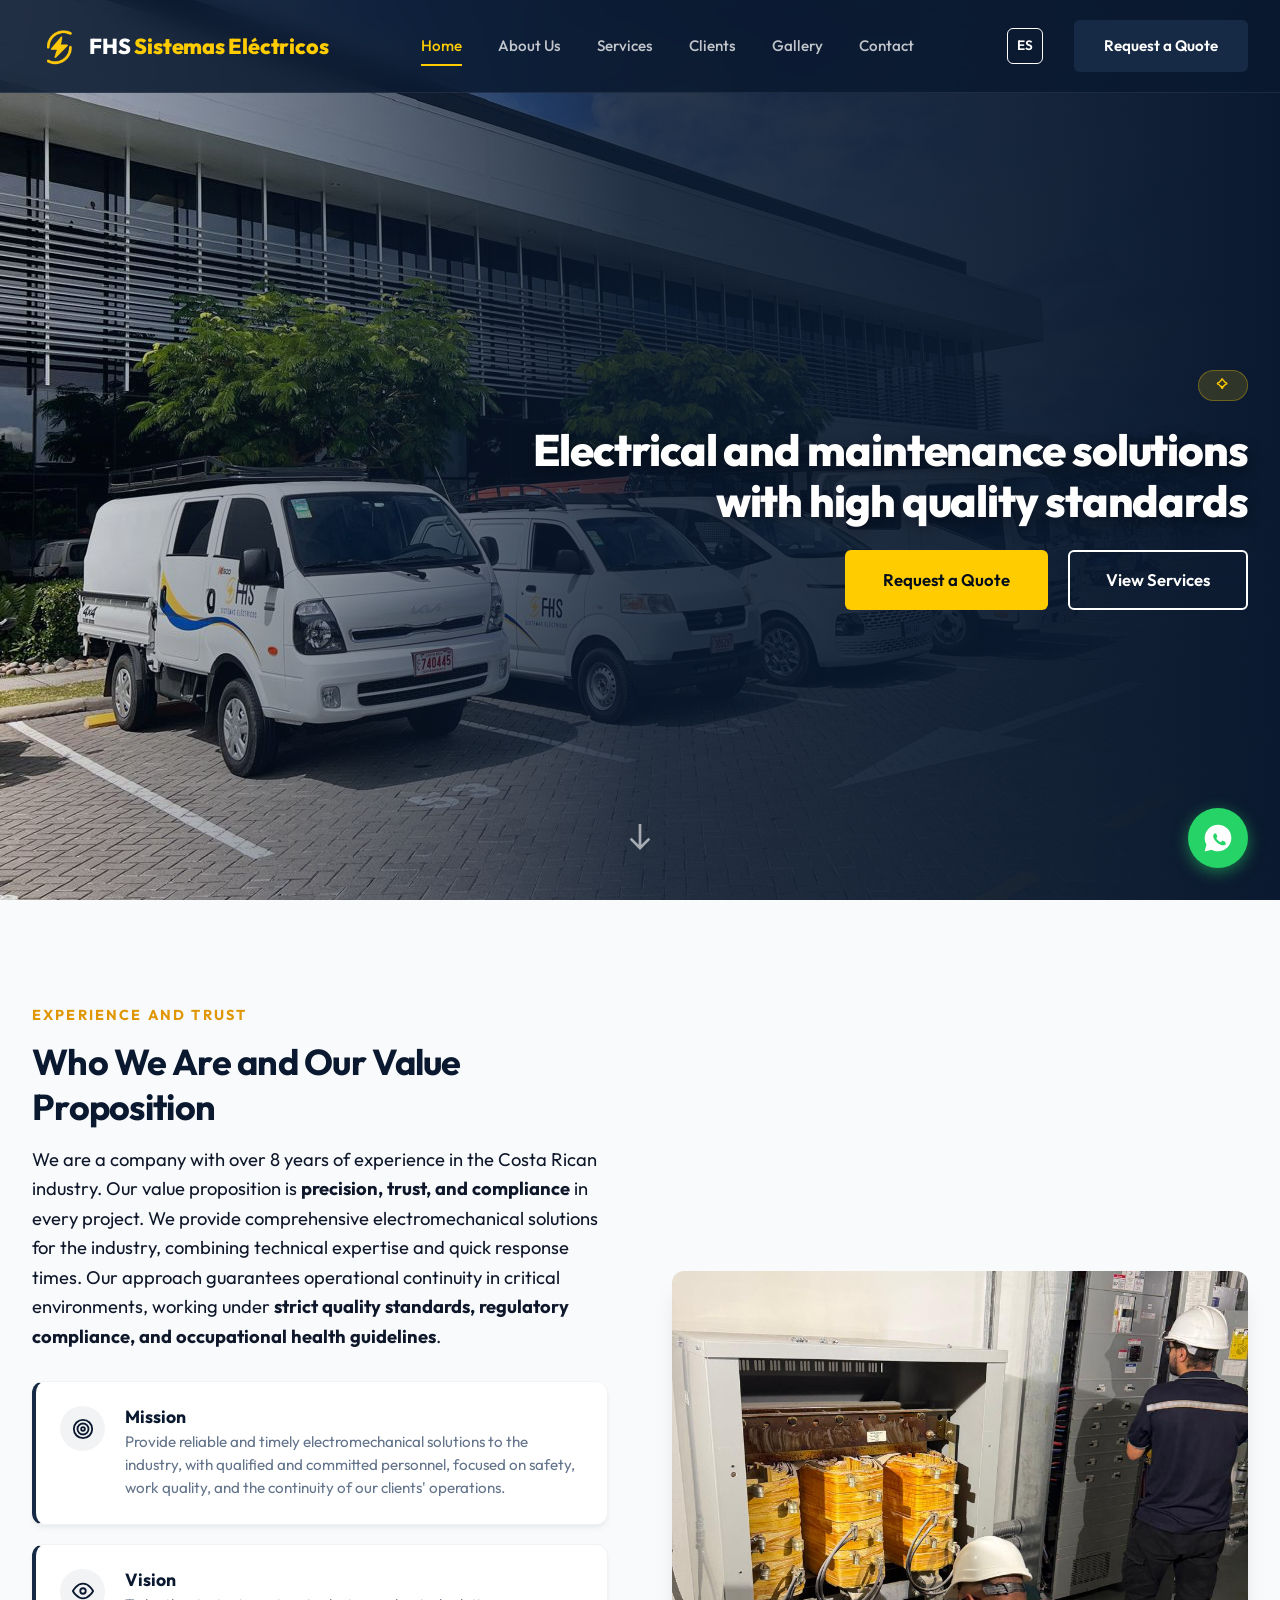
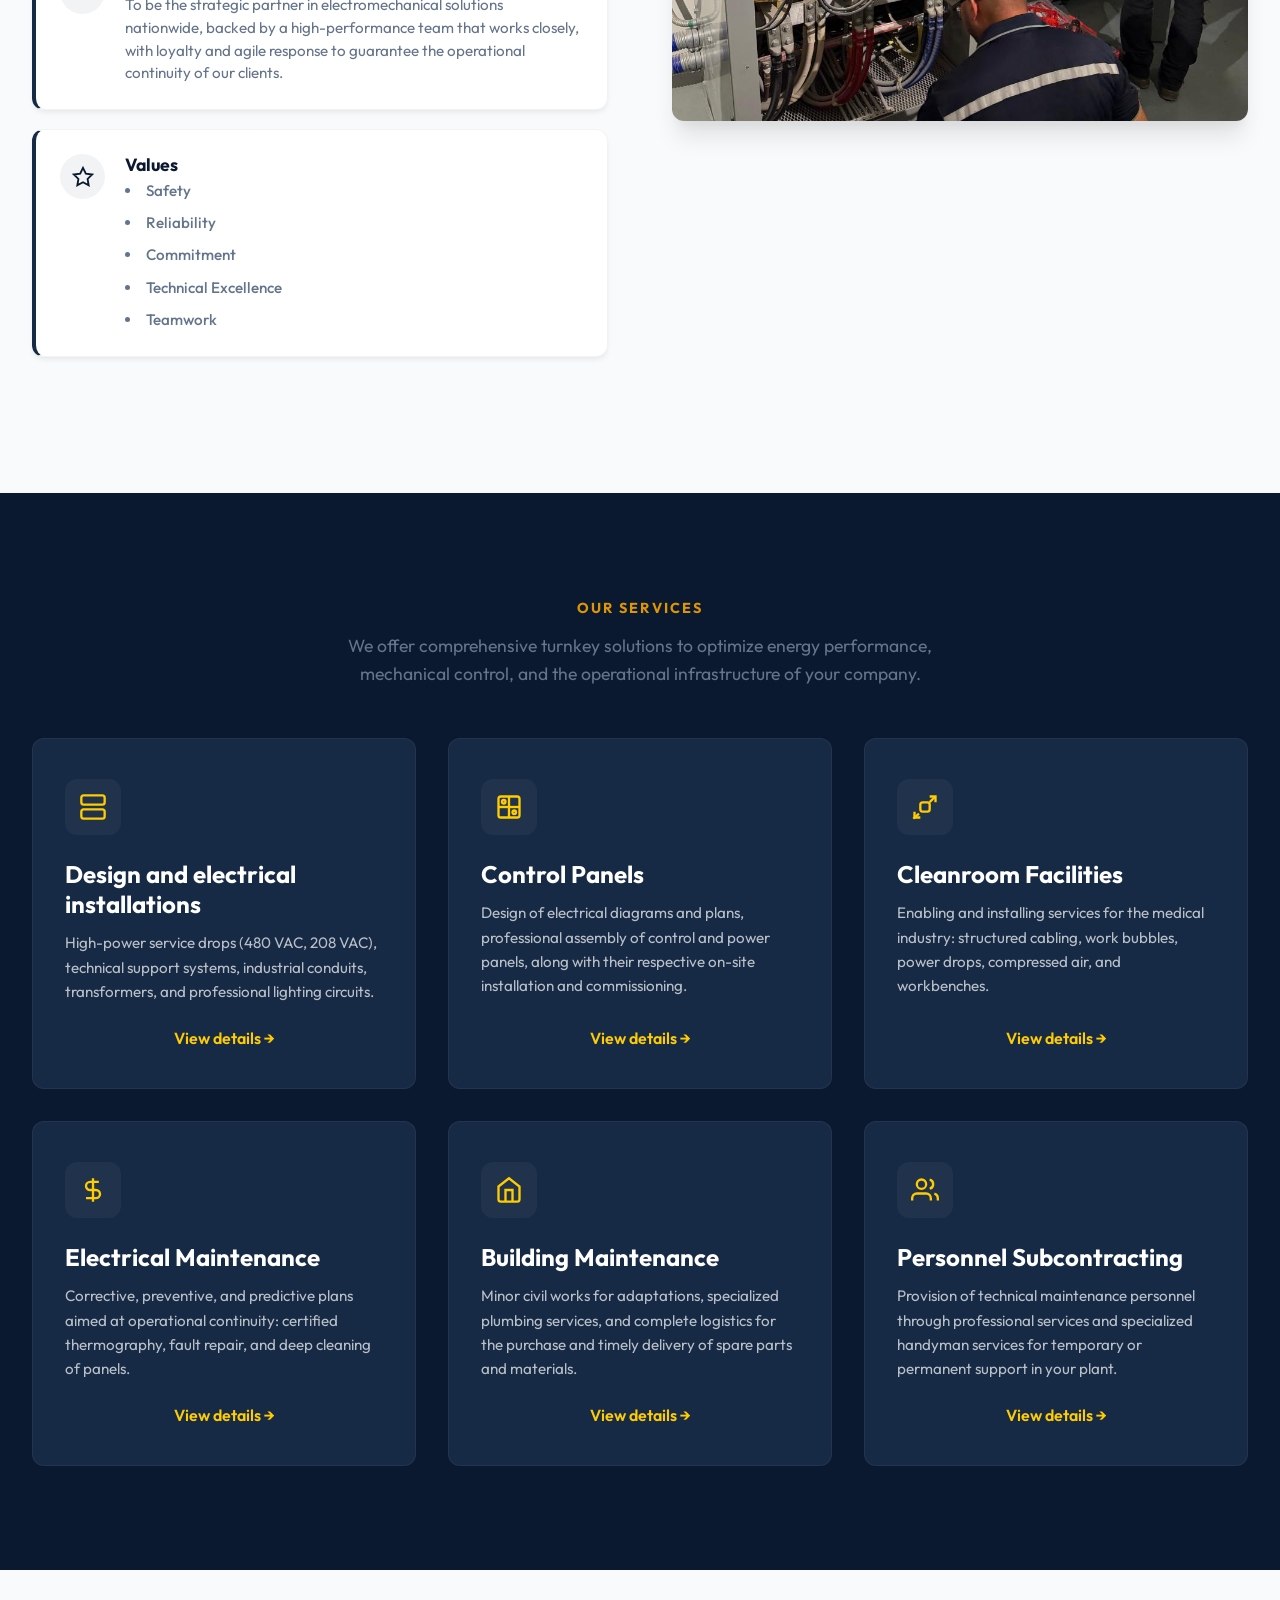
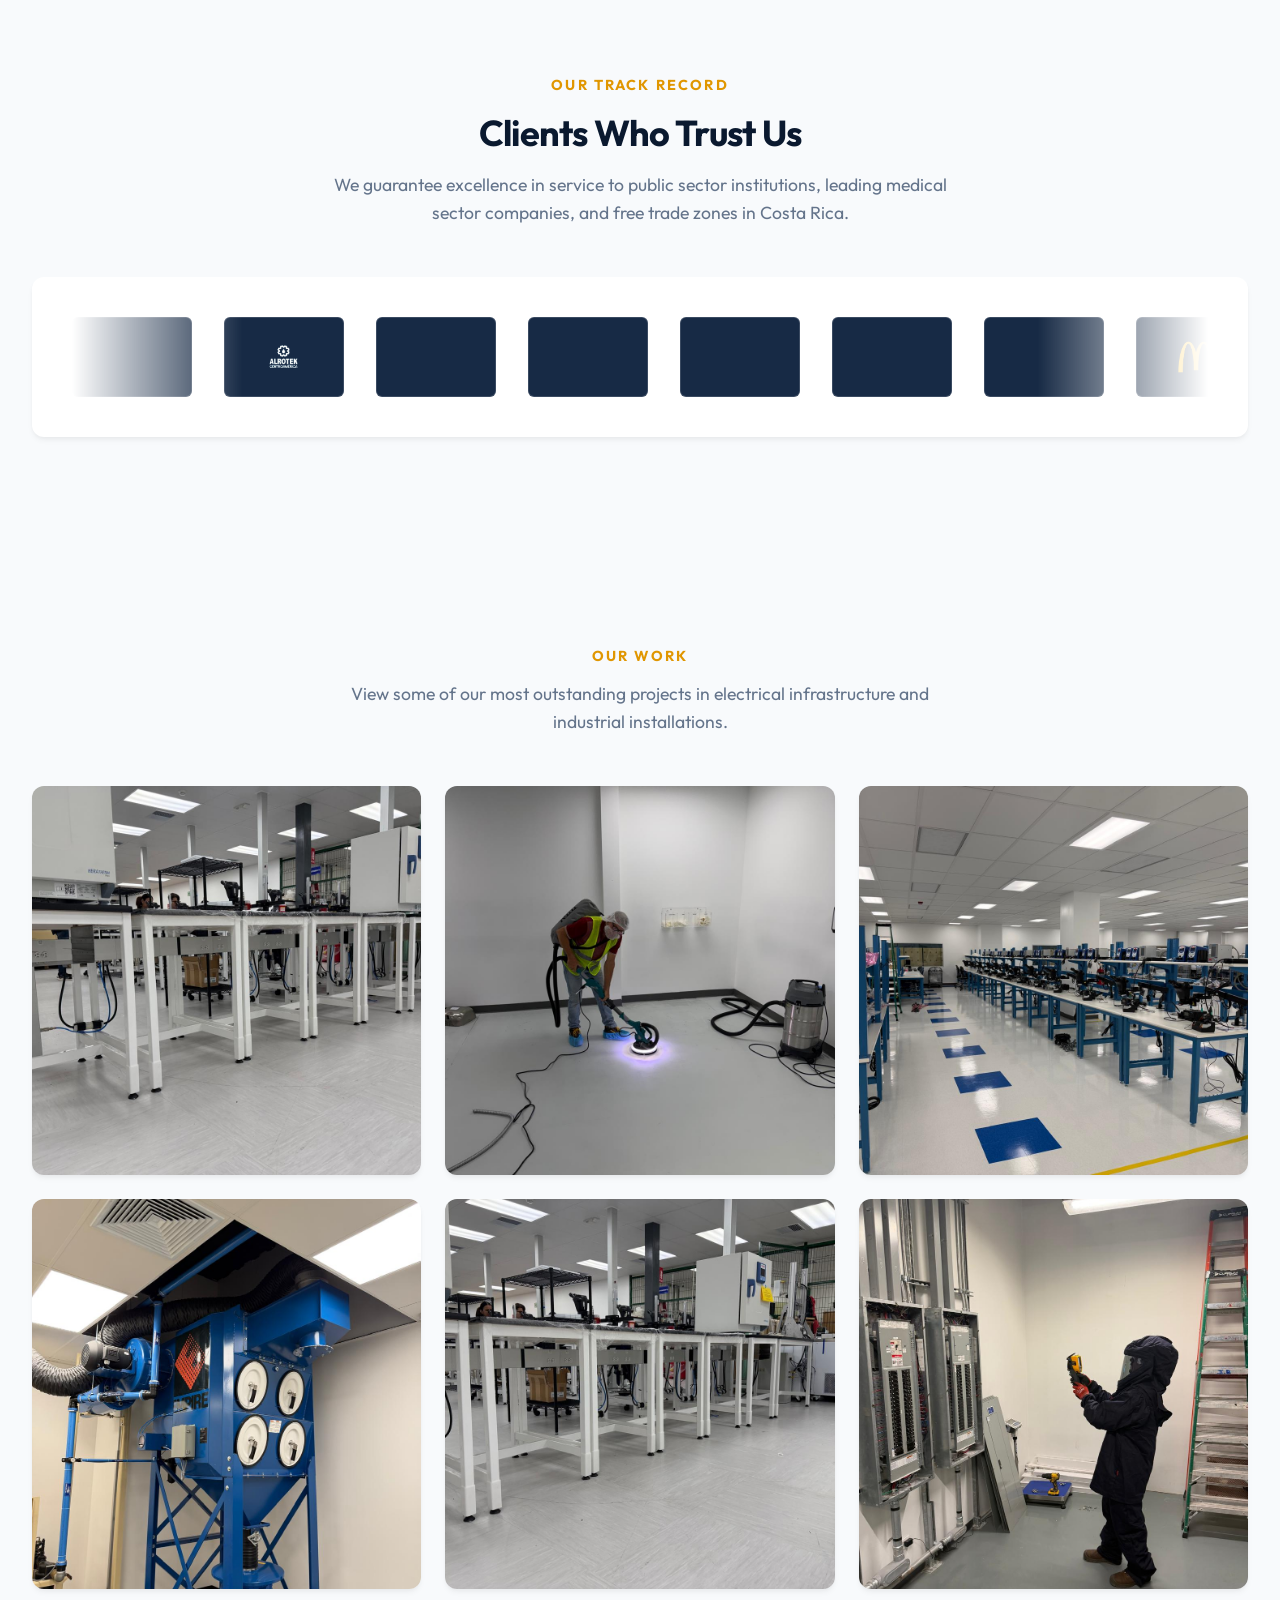
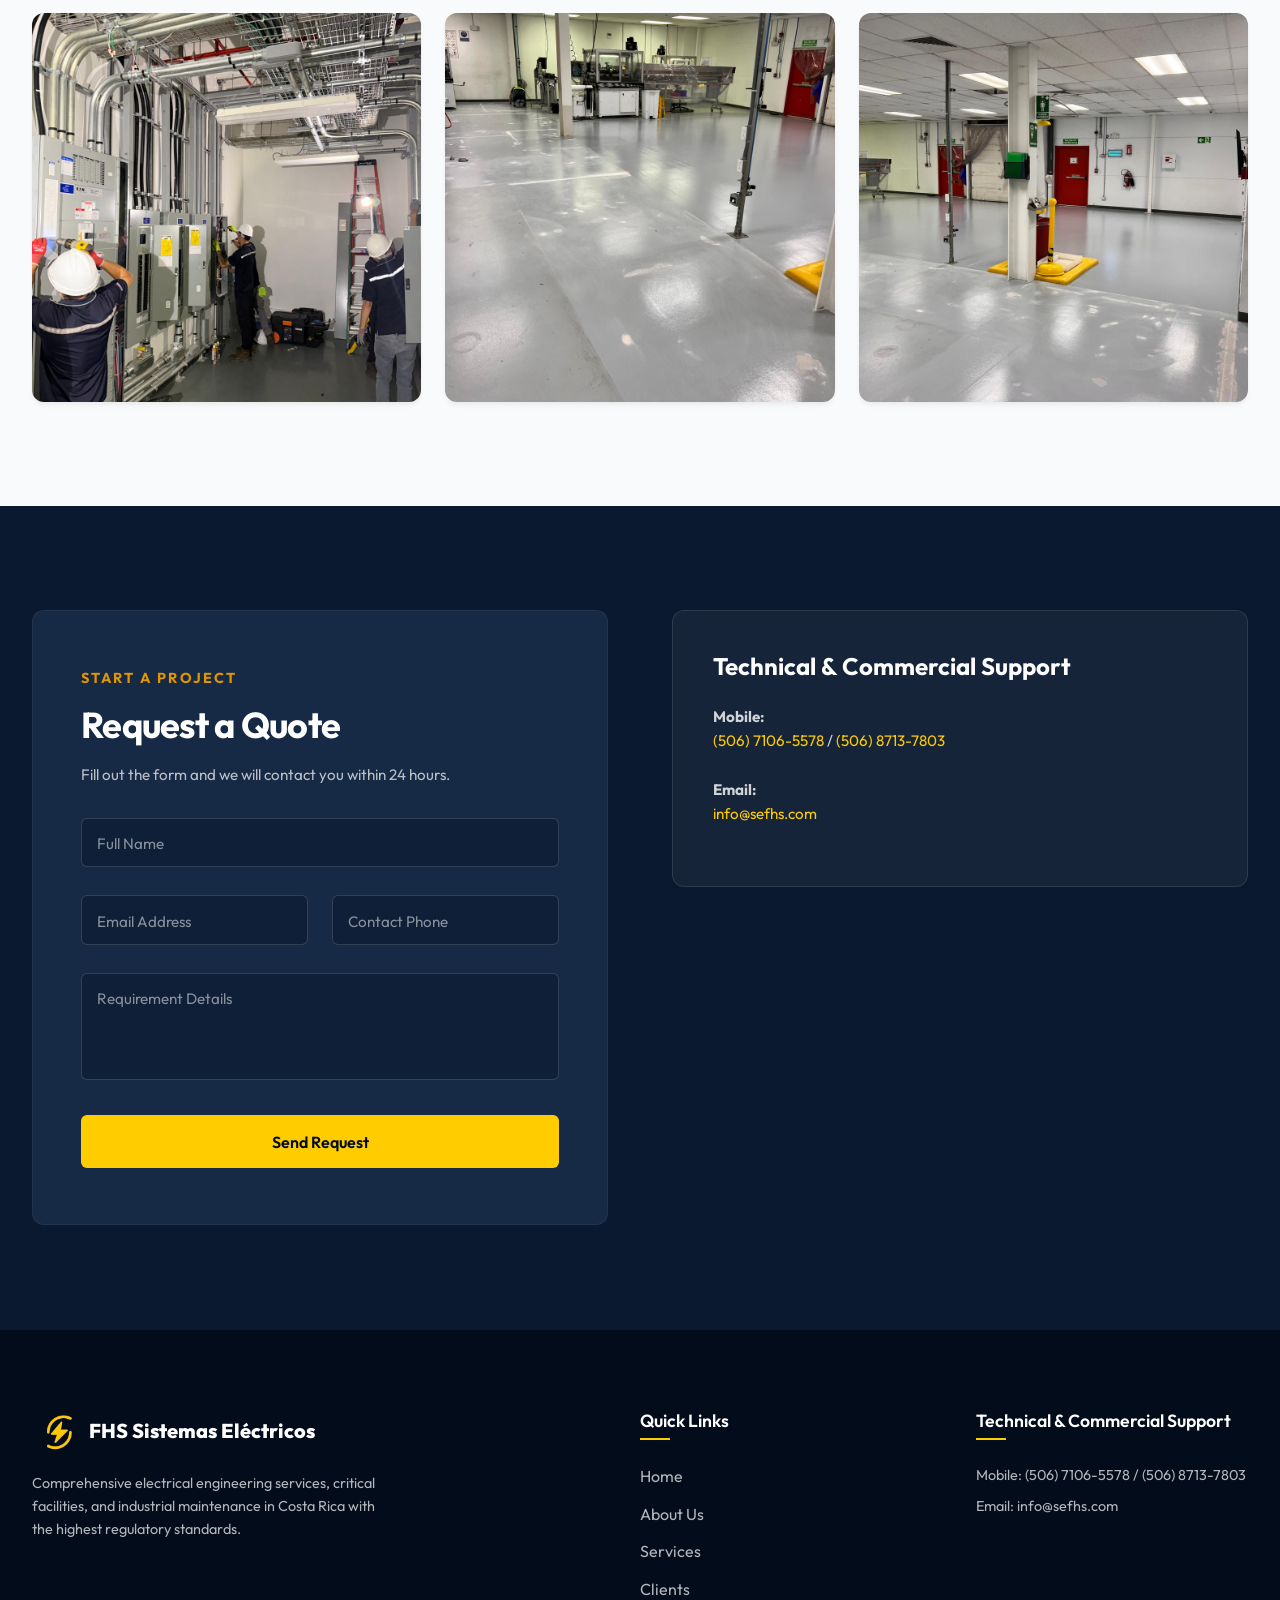
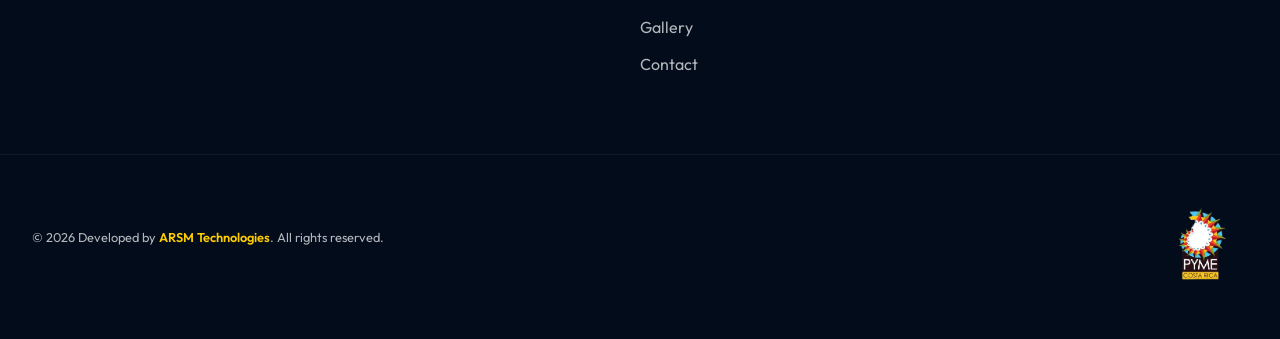
==== commit 21250e51: "Add files via upload" ====
--- a/index-en.html
+++ b/index-en.html
@@ -466,8 +466,7 @@
 <div class="contacto-info-wrapper">
 <div class="contact-info-box">
 <h3>Technical & Commercial Support</h3>
-<p class="mt-20">Arnold Hernández Castillo</p>
-<p class="mt-15">
+<p class="mt-20">
 <strong>Mobile:</strong><br>
 <a href="tel:+50671065578">(506) 7106-5578</a> / <a href="tel:+50687137803">(506) 8713-7803</a>
 </p>
@@ -509,7 +508,6 @@
 
 <div class="footer-col contact-col">
 <h4>Technical & Commercial Support</h4>
-<p>Arnold Hernández Castillo</p>
 <p class="mt-10">Mobile: <a href="tel:+50671065578">(506) 7106-5578</a> / <a href="tel:+50687137803">(506) 8713-7803</a></p>
 <p>Email: <a href="mailto:info@sefhs.com">info@sefhs.com</a></p>
 </div>
@@ -732,9 +730,9 @@
 <li><strong>Technicians through Professional Services:</strong> Qualified personnel (electricians,
 electromechanics) by the hour, day, or week for expansion projects or plant shutdowns.</li>
 <li><strong>On-Site Handyman Service:</strong> Fixed or periodic assignment of a general maintenance
-technician to perform routine preventive maintenance of building infrastructure.</li>
+technician to perform routine preventive maintenance.</li>
 <li><strong>Compliance with Labor Obligations:</strong> FHS handles the total employer-employee
-management, insurance, and occupational safety induction (HSE), mitigating legal risk for your
+management, insurance, and occupational safety induction, mitigating legal risk for your
 company.</li>
 </ul>
 </div>
--- a/styles.css
+++ b/styles.css
@@ -627,12 +627,12 @@
 .client-logo-card {
 width: 120px;
 height: 80px;
-background-color: #f0f4f8;
+background-color: var(--color-primary-light);
 border-radius: var(--border-radius-sm);
 display: flex;
 align-items: center;
 justify-content: center;
-border: 1px solid rgba(15, 23, 42, 0.1);
+border: 1px solid rgba(255, 255, 255, 0.15);
 transition: var(--transition-fast);
 padding: 0 1rem;
 cursor: default;
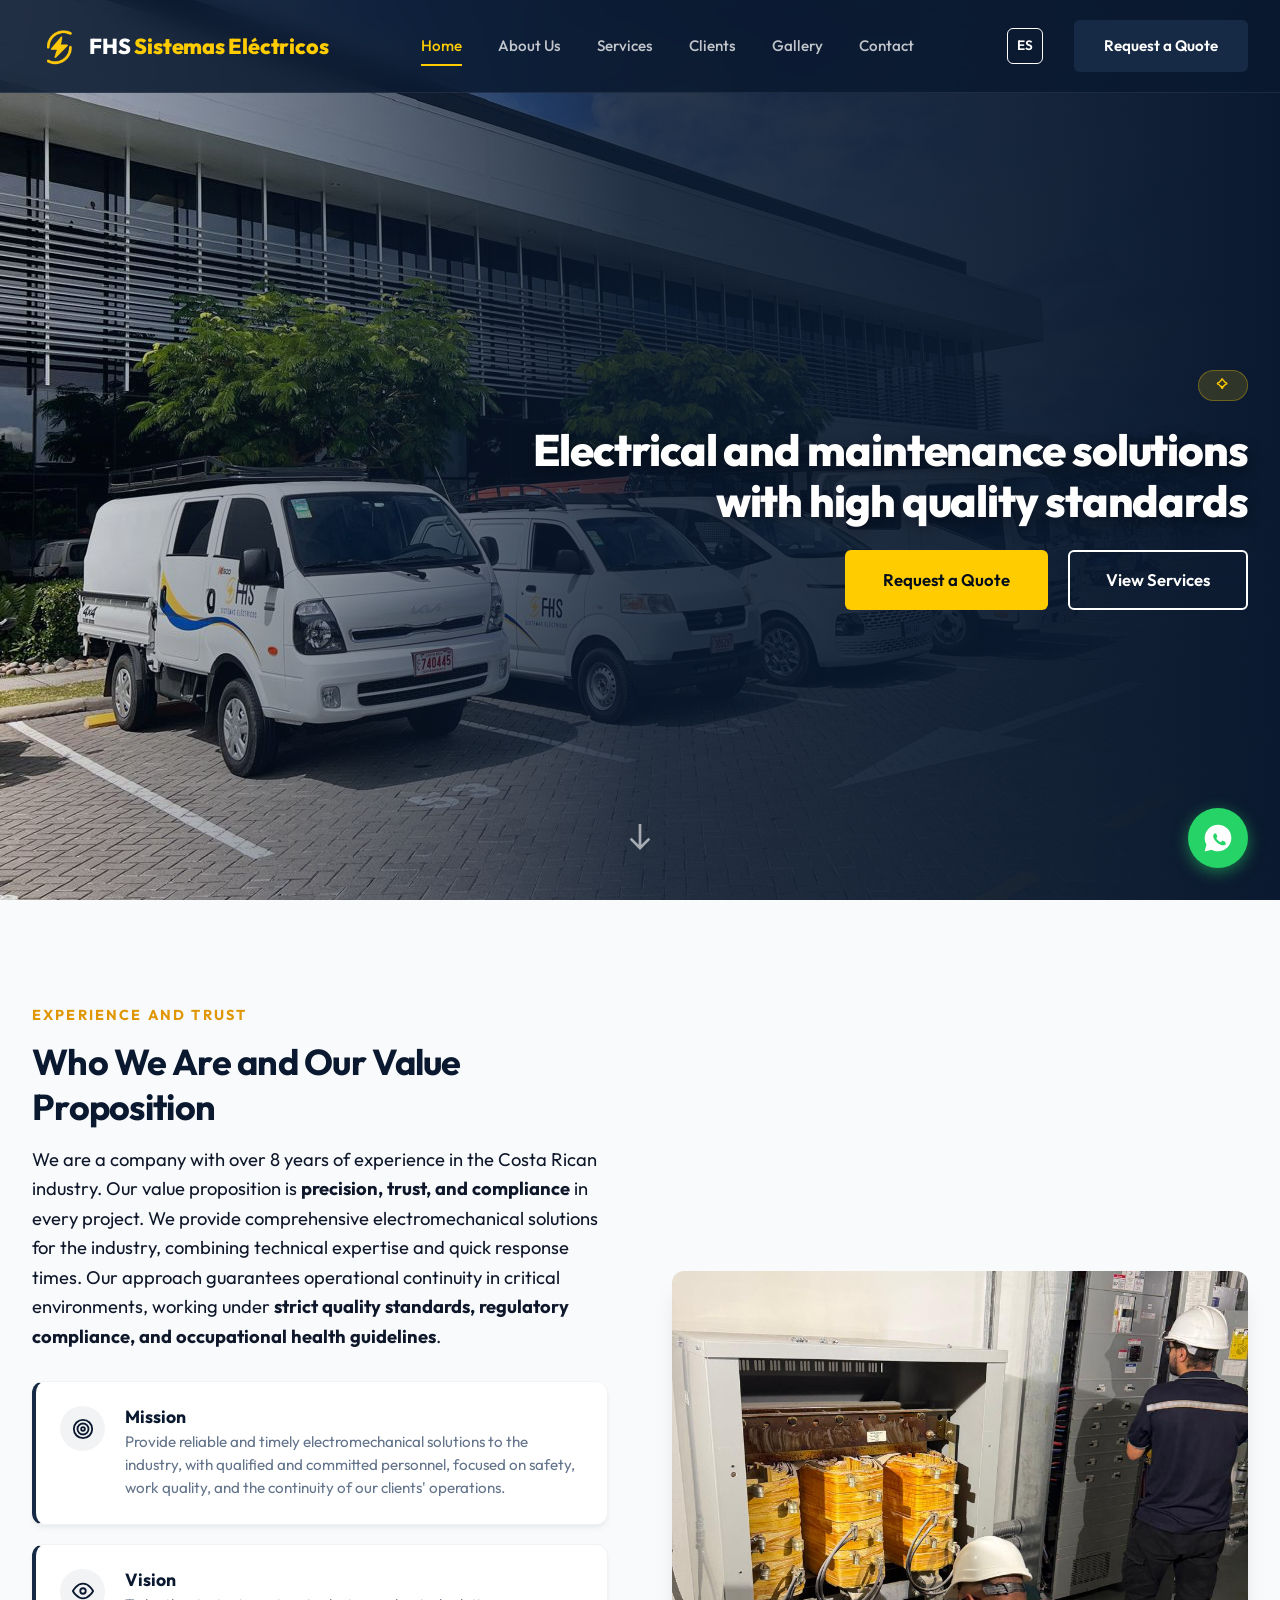
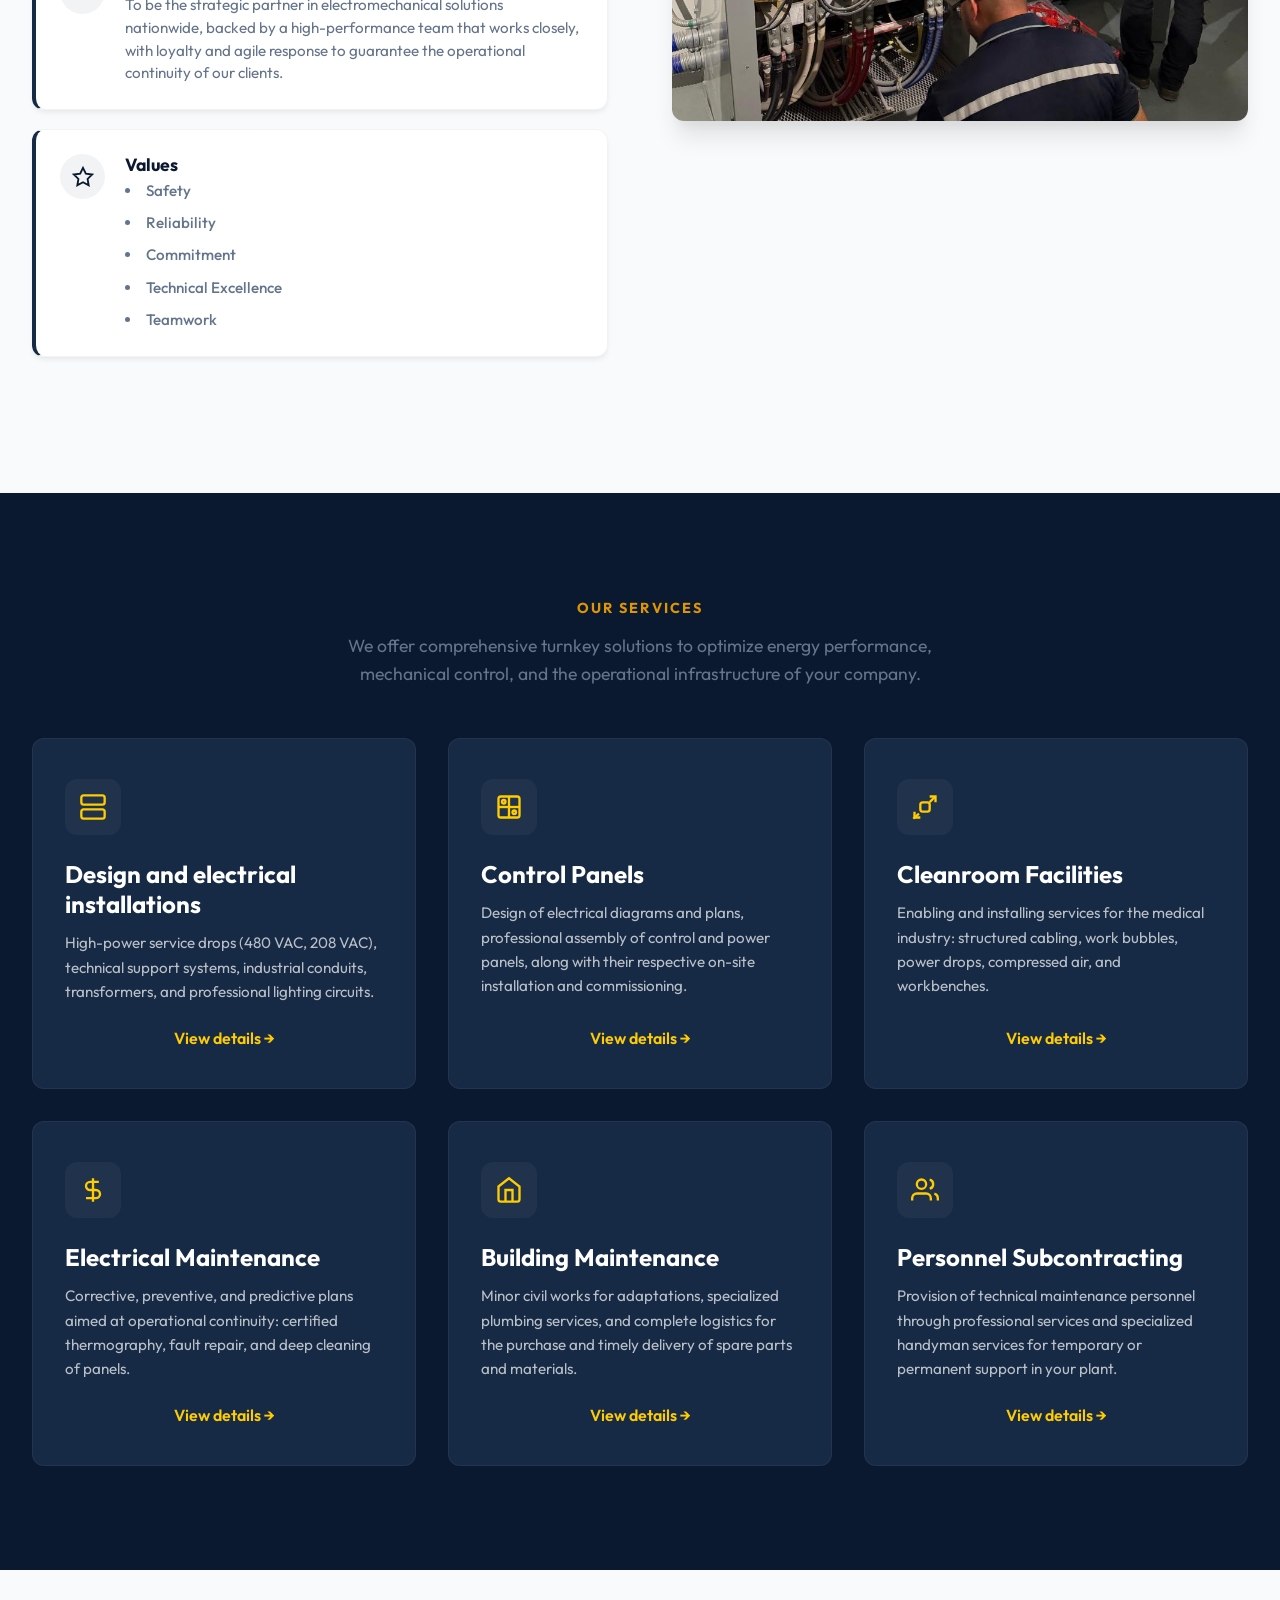
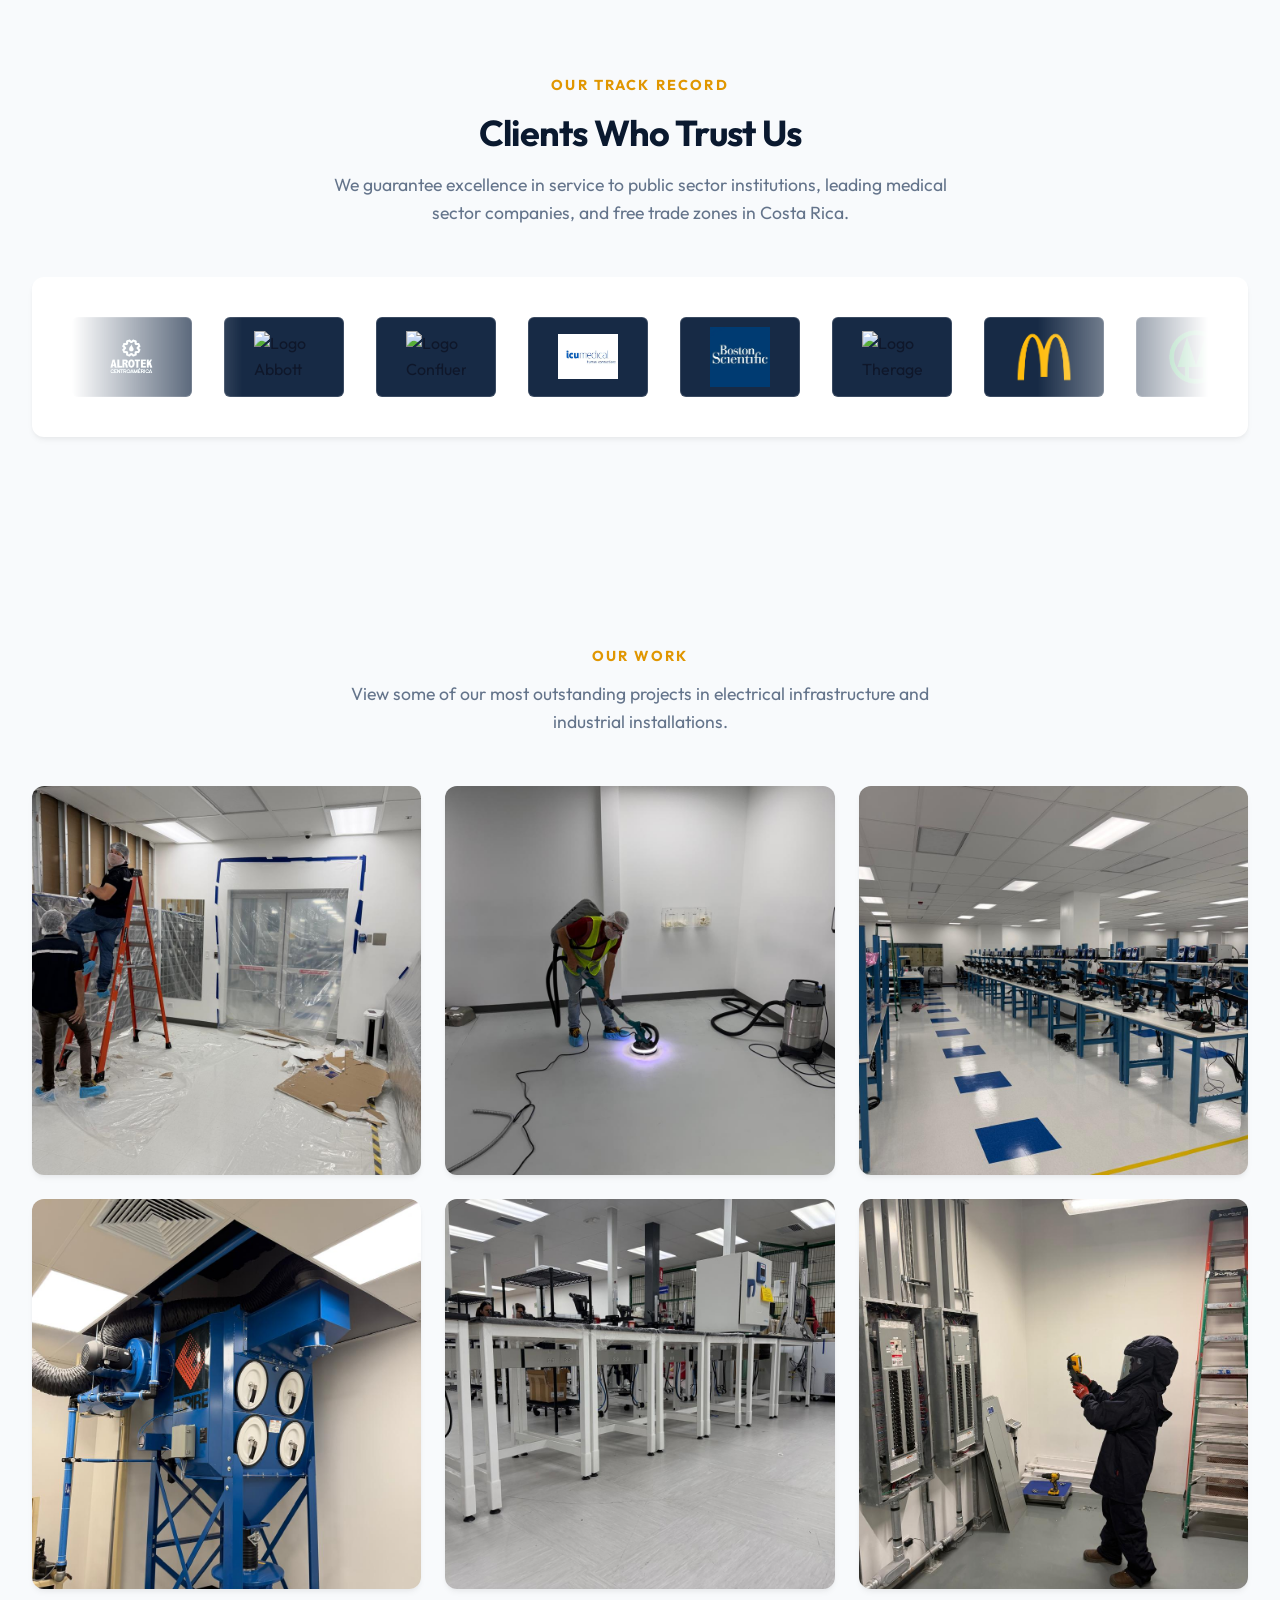
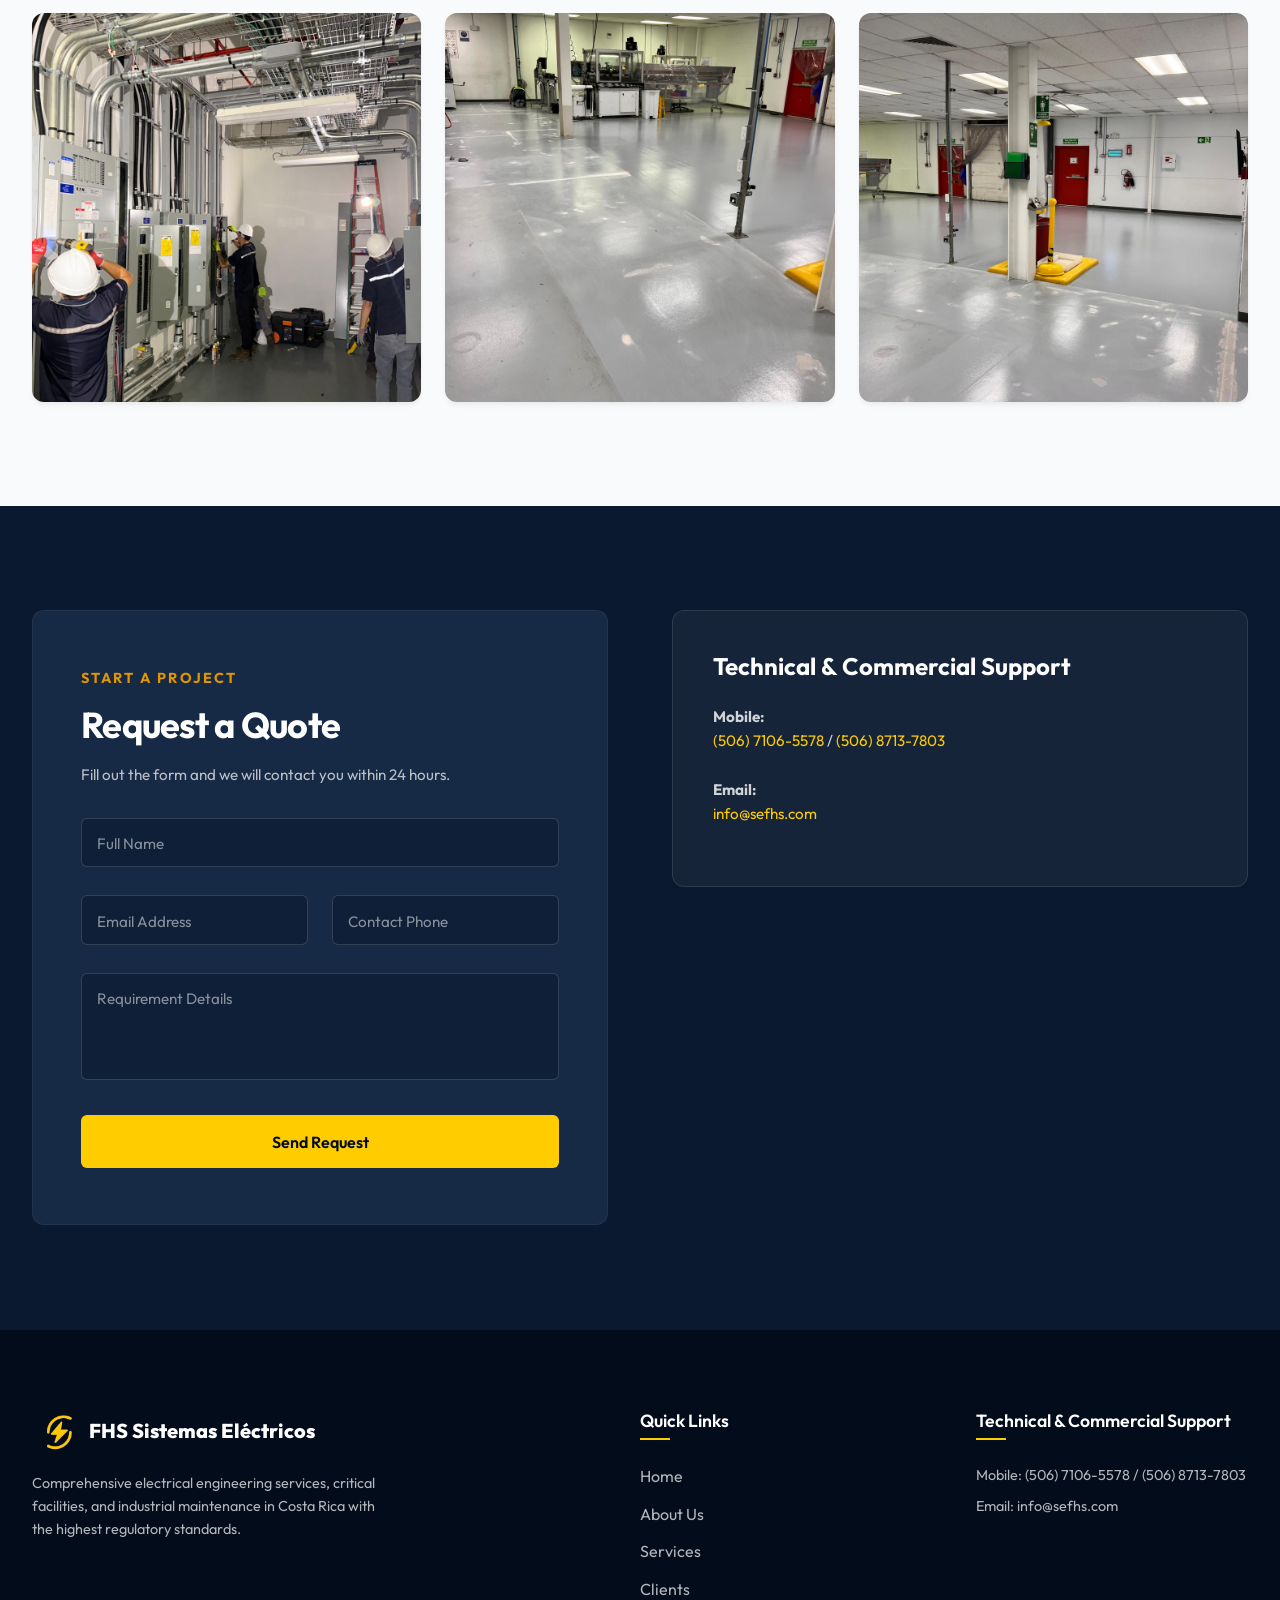
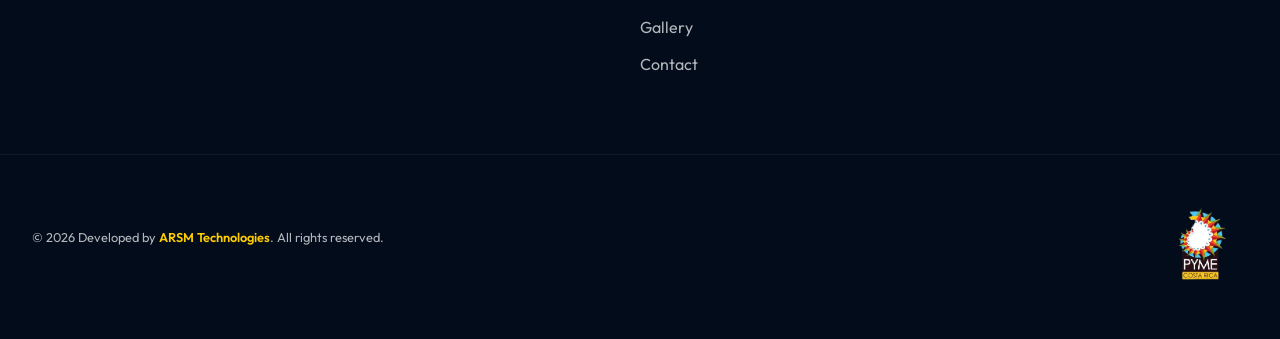
==== commit 9496f291: "Add files via upload" ====
--- a/index-en.html
+++ b/index-en.html
@@ -303,11 +303,26 @@
 <img src="images/logo-Alrotek.png" alt="Logo Alrotek" class="client-logo-img">
 <span>Alrotek</span>
 </div>
-<div class="client-logo-card"><span>Abbott</span></div>
-<div class="client-logo-card"><span>Confluent</span></div>
-<div class="client-logo-card"><span>ICU Medical</span></div>
-<div class="client-logo-card"><span>Boston Scientific</span></div>
-<div class="client-logo-card"><span>Theragenics</span></div>
+<div class="client-logo-card">
+<img src="images/logo-abbott.png" alt="Logo Abbott" class="client-logo-img">
+<span>Abbott</span>
+</div>
+<div class="client-logo-card">
+<img src="images/logo-confluent.png" alt="Logo Confluent" class="client-logo-img">
+<span>Confluent</span>
+</div>
+<div class="client-logo-card">
+<img src="images/logo-icu-medical.png" alt="Logo ICU Medical" class="client-logo-img">
+<span>ICU Medical</span>
+</div>
+<div class="client-logo-card">
+<img src="images/logo-boston-scientific.png" alt="Logo Boston Scientific" class="client-logo-img">
+<span>Boston Scientific</span>
+</div>
+<div class="client-logo-card">
+<img src="images/logo-theragenics.png" alt="Logo Theragenics" class="client-logo-img">
+<span>Theragenics</span>
+</div>
 <div class="client-logo-card">
 <img src="images/logo-arcos-dorados.png" alt="Logo Arcos Dorados" class="client-logo-img">
 <span>Arcos Dorados</span>
@@ -333,11 +348,26 @@
 </div>
 <!-- Duplicados (Necesarios para el efecto de scroll infinito) -->
 <div class="client-logo-card"><span>Establishment Labs</span></div>
-<div class="client-logo-card"><span>Abbott</span></div>
-<div class="client-logo-card"><span>Confluent</span></div>
-<div class="client-logo-card"><span>ICU Medical</span></div>
-<div class="client-logo-card"><span>Boston Scientific</span></div>
-<div class="client-logo-card"><span>Theragenics</span></div>
+<div class="client-logo-card">
+<img src="images/logo-abbott.png" alt="Logo Abbott" class="client-logo-img">
+<span>Abbott</span>
+</div>
+<div class="client-logo-card">
+<img src="images/logo-confluent.png" alt="Logo Confluent" class="client-logo-img">
+<span>Confluent</span>
+</div>
+<div class="client-logo-card">
+<img src="images/logo-icu-medical.png" alt="Logo ICU Medical" class="client-logo-img">
+<span>ICU Medical</span>
+</div>
+<div class="client-logo-card">
+<img src="images/logo-boston-scientific.png" alt="Logo Boston Scientific" class="client-logo-img">
+<span>Boston Scientific</span>
+</div>
+<div class="client-logo-card">
+<img src="images/logo-theragenics.png" alt="Logo Theragenics" class="client-logo-img">
+<span>Theragenics</span>
+</div>
 <div class="client-logo-card">
 <img src="images/logo-arcos-dorados.png" alt="Logo Arcos Dorados" class="client-logo-img">
 <span>Arcos Dorados</span>
--- a/styles.css
+++ b/styles.css
@@ -644,6 +644,11 @@
 display: none;
 }
 
+/* Ocultar los cuadros que no tienen imagen (solo tienen texto) */
+.client-logo-card:not(:has(img)) {
+display: none;
+}
+
 .client-logo-card:hover {
 border-color: var(--color-accent);
 background-color: var(--color-bg-white);
@@ -655,9 +660,9 @@
 }
 
 .client-logo-img {
-max-width: 40px;
+max-width: 60px;
 /* Limita el ancho para que no desborde la tarjeta */
-max-height: 40px;
+max-height: 60px;
 /* Limita el alto */
 object-fit: contain;
 /* Asegura que el logo no se deforme ni se estire */
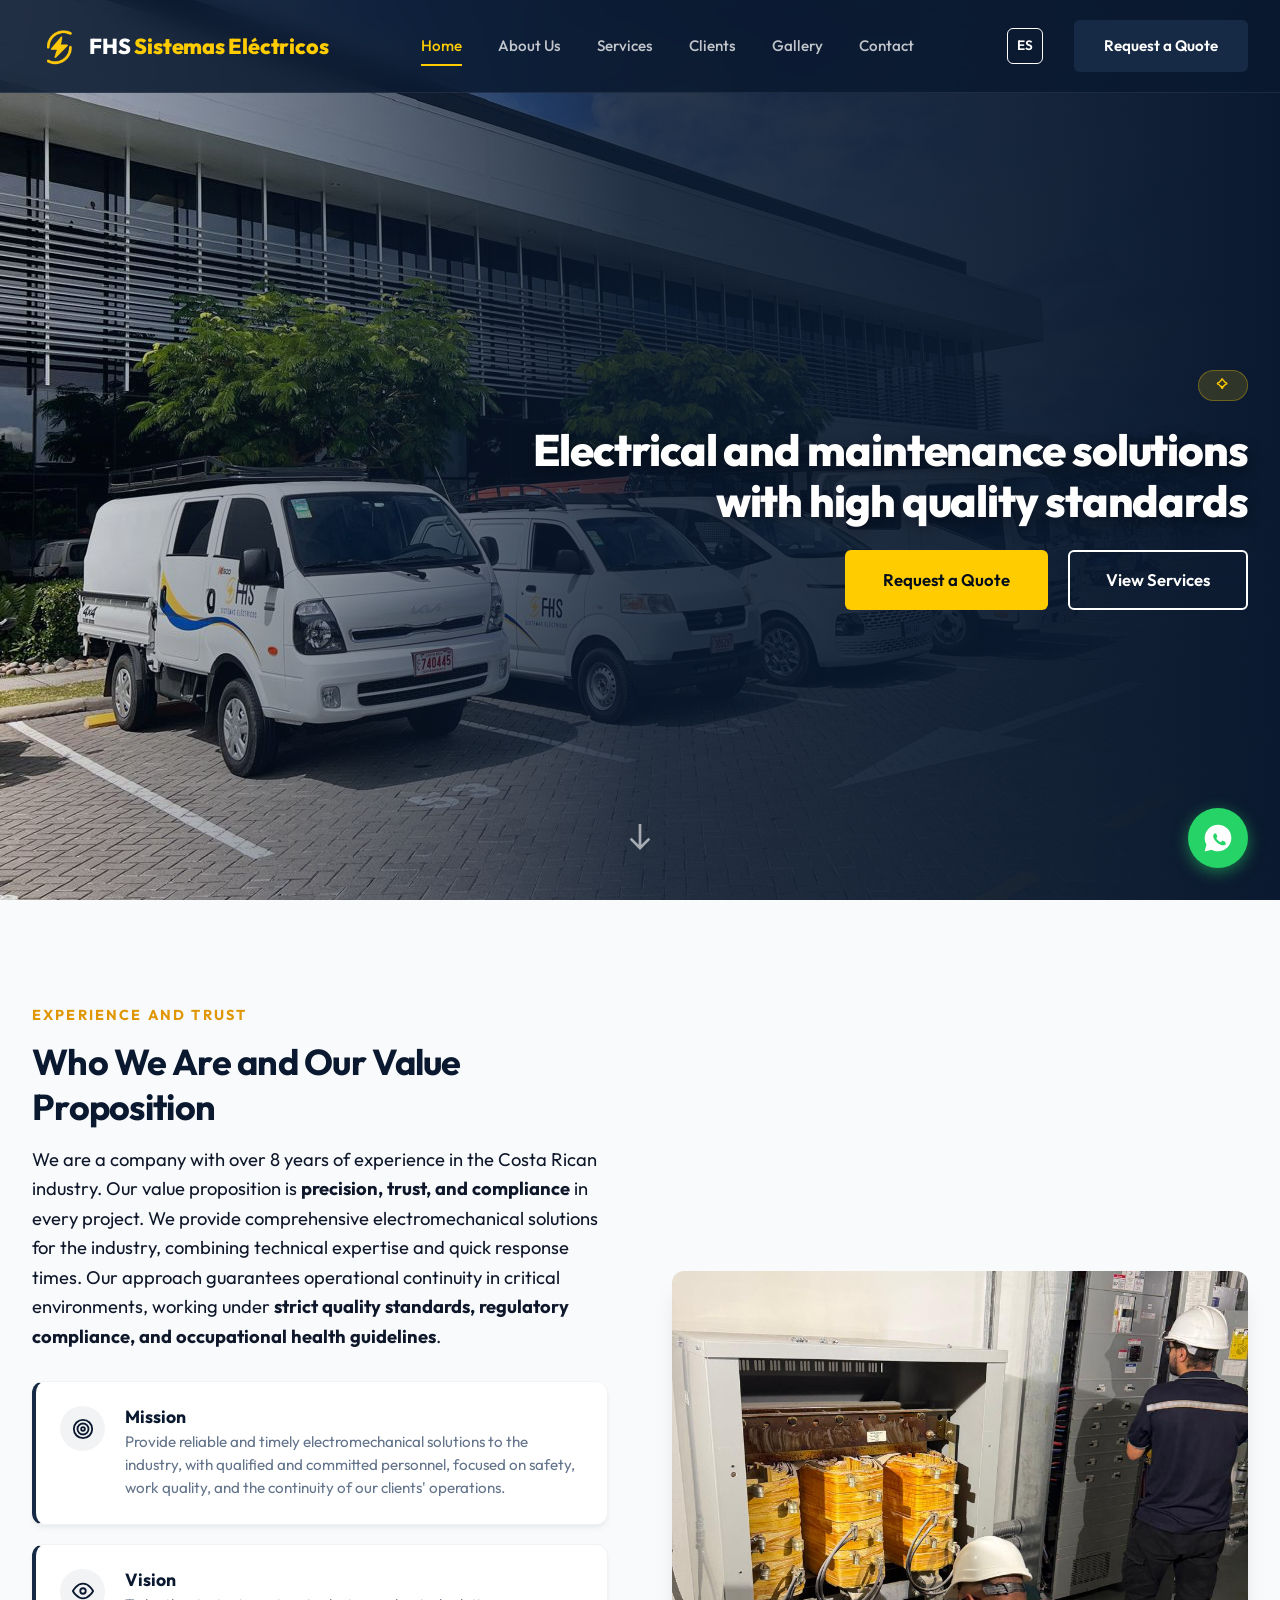
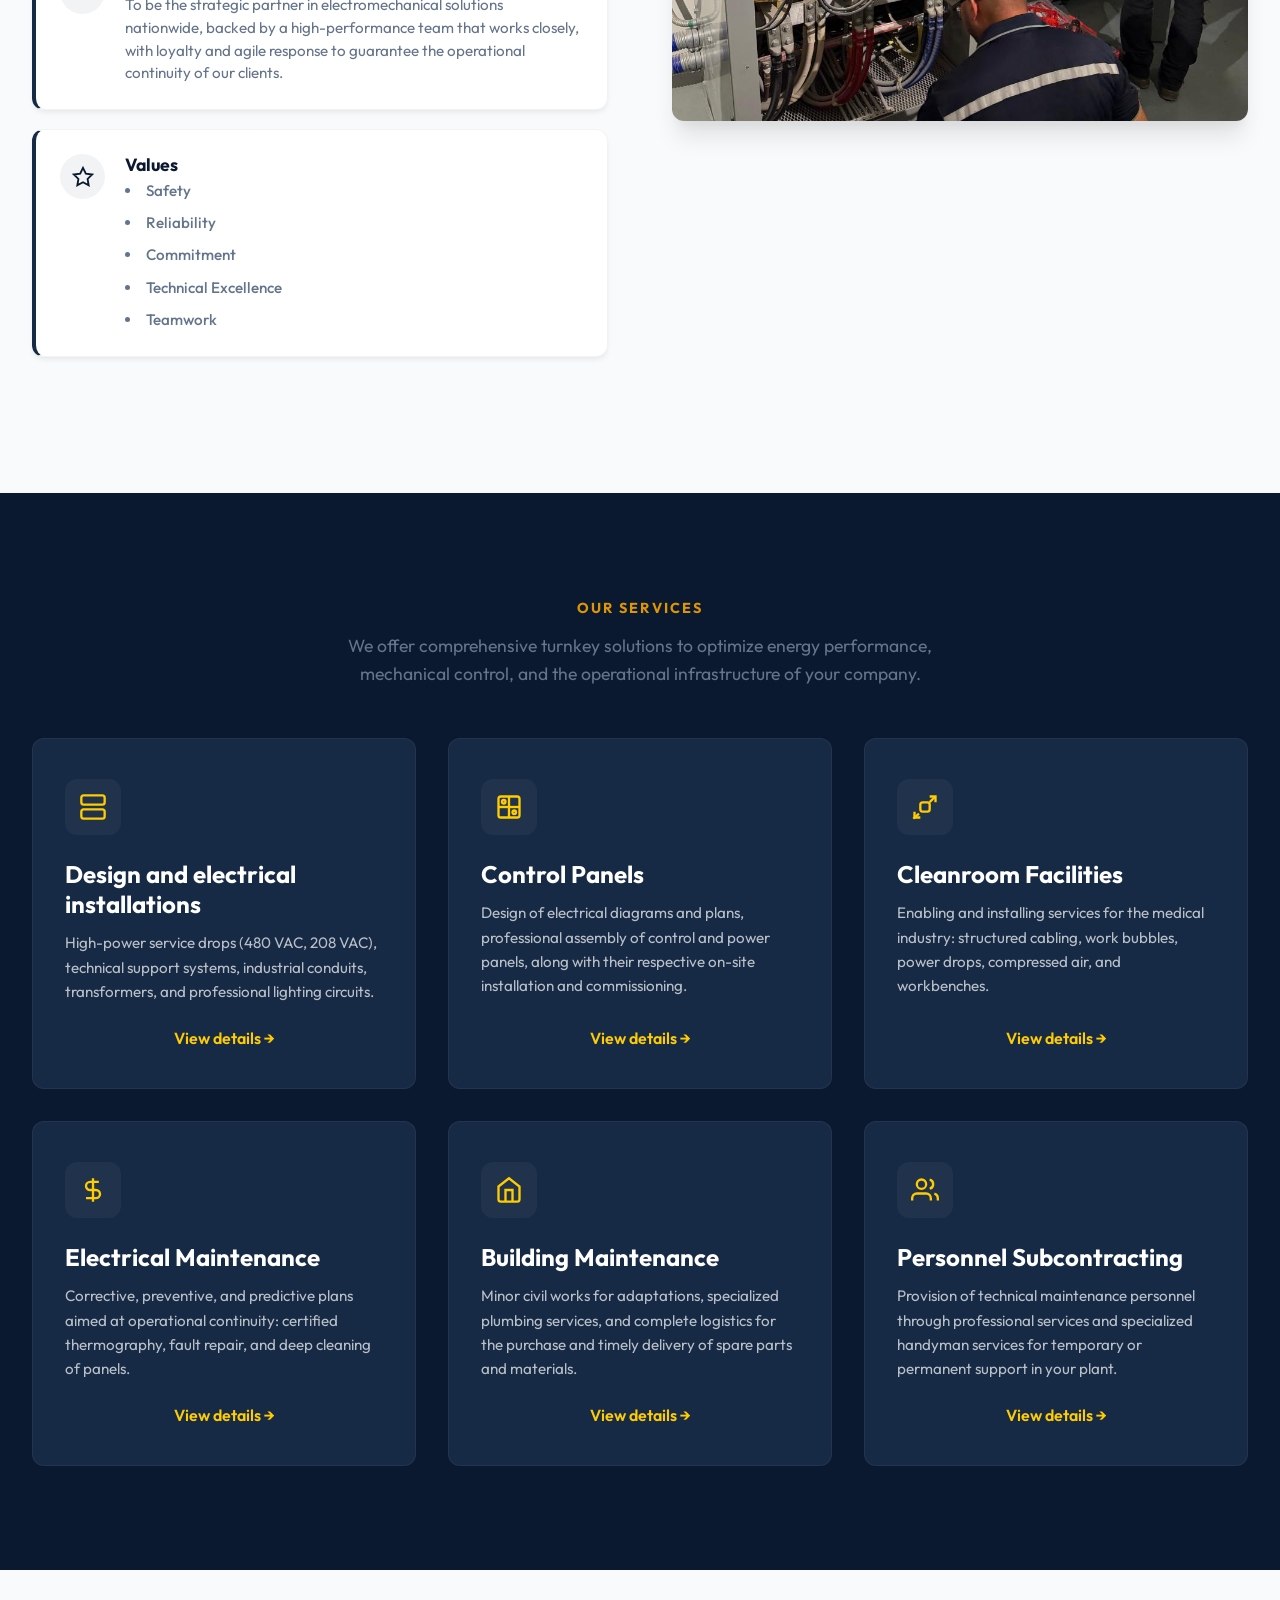
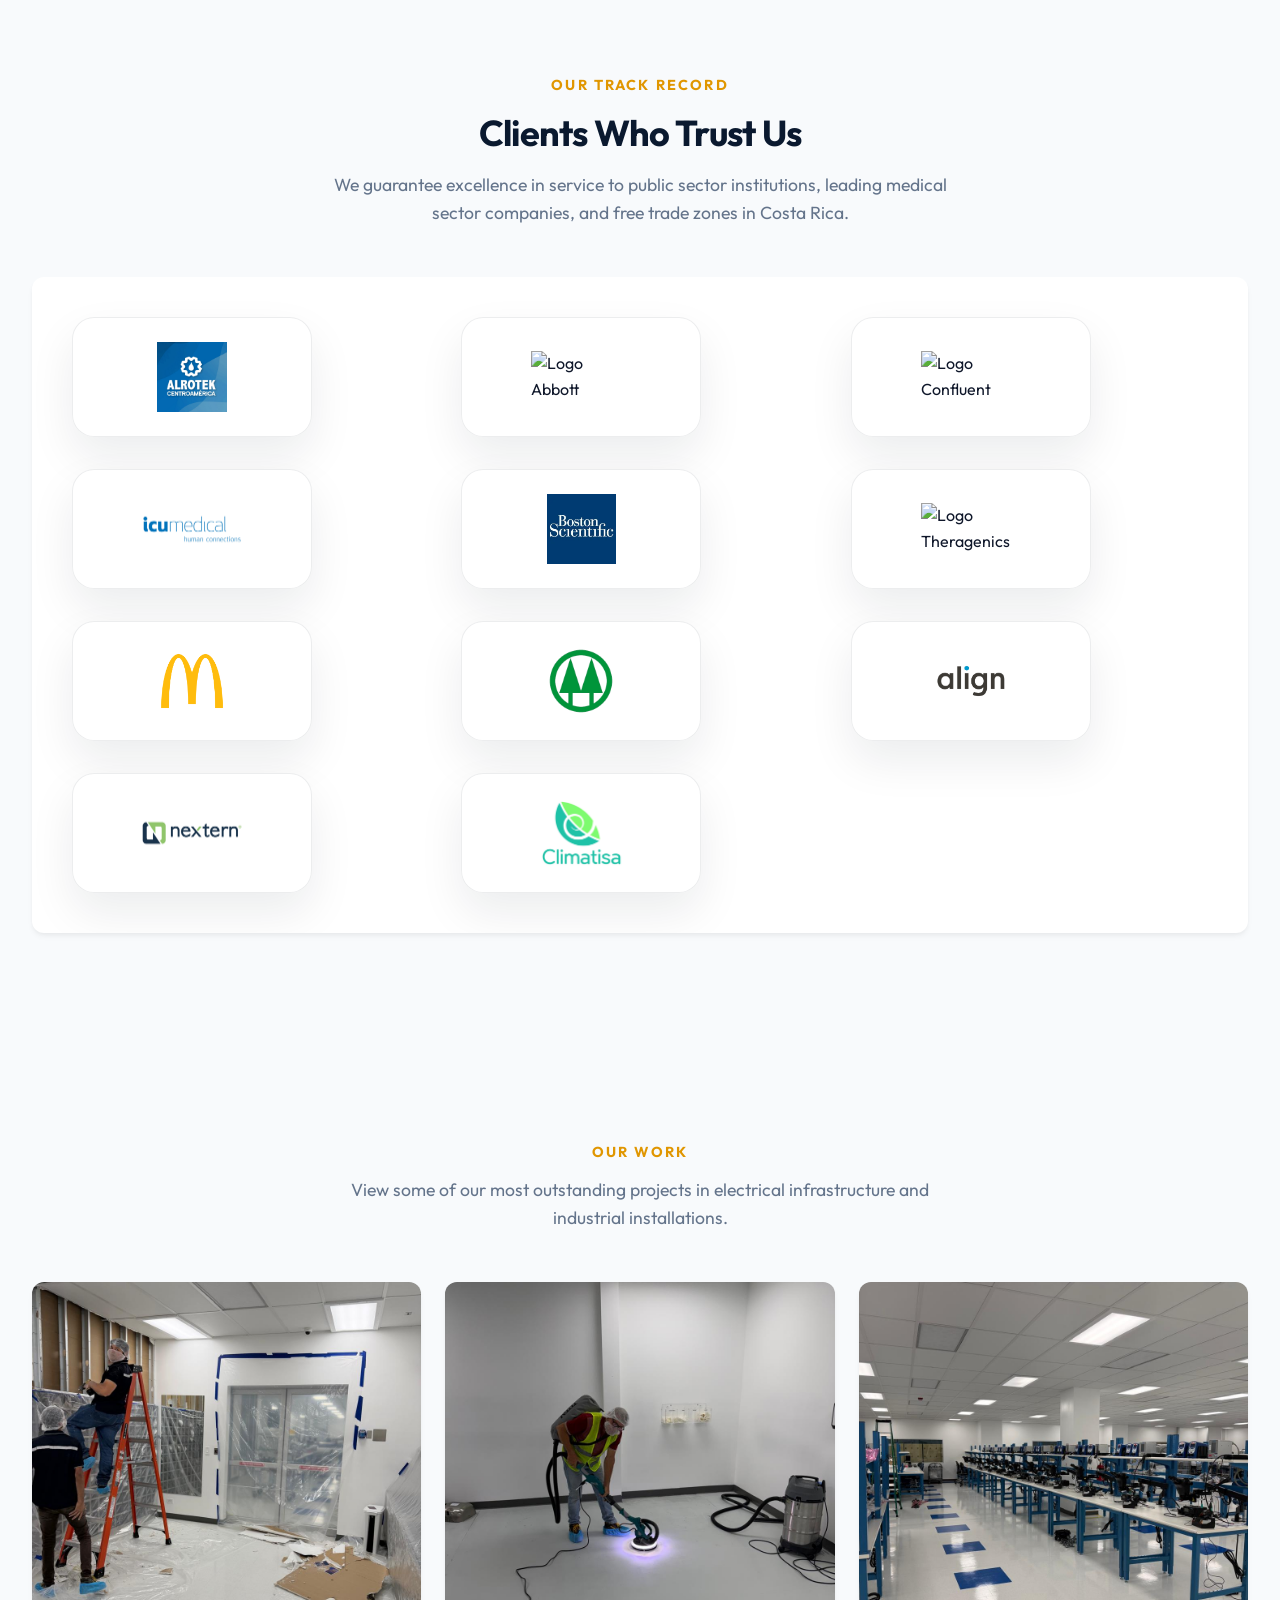
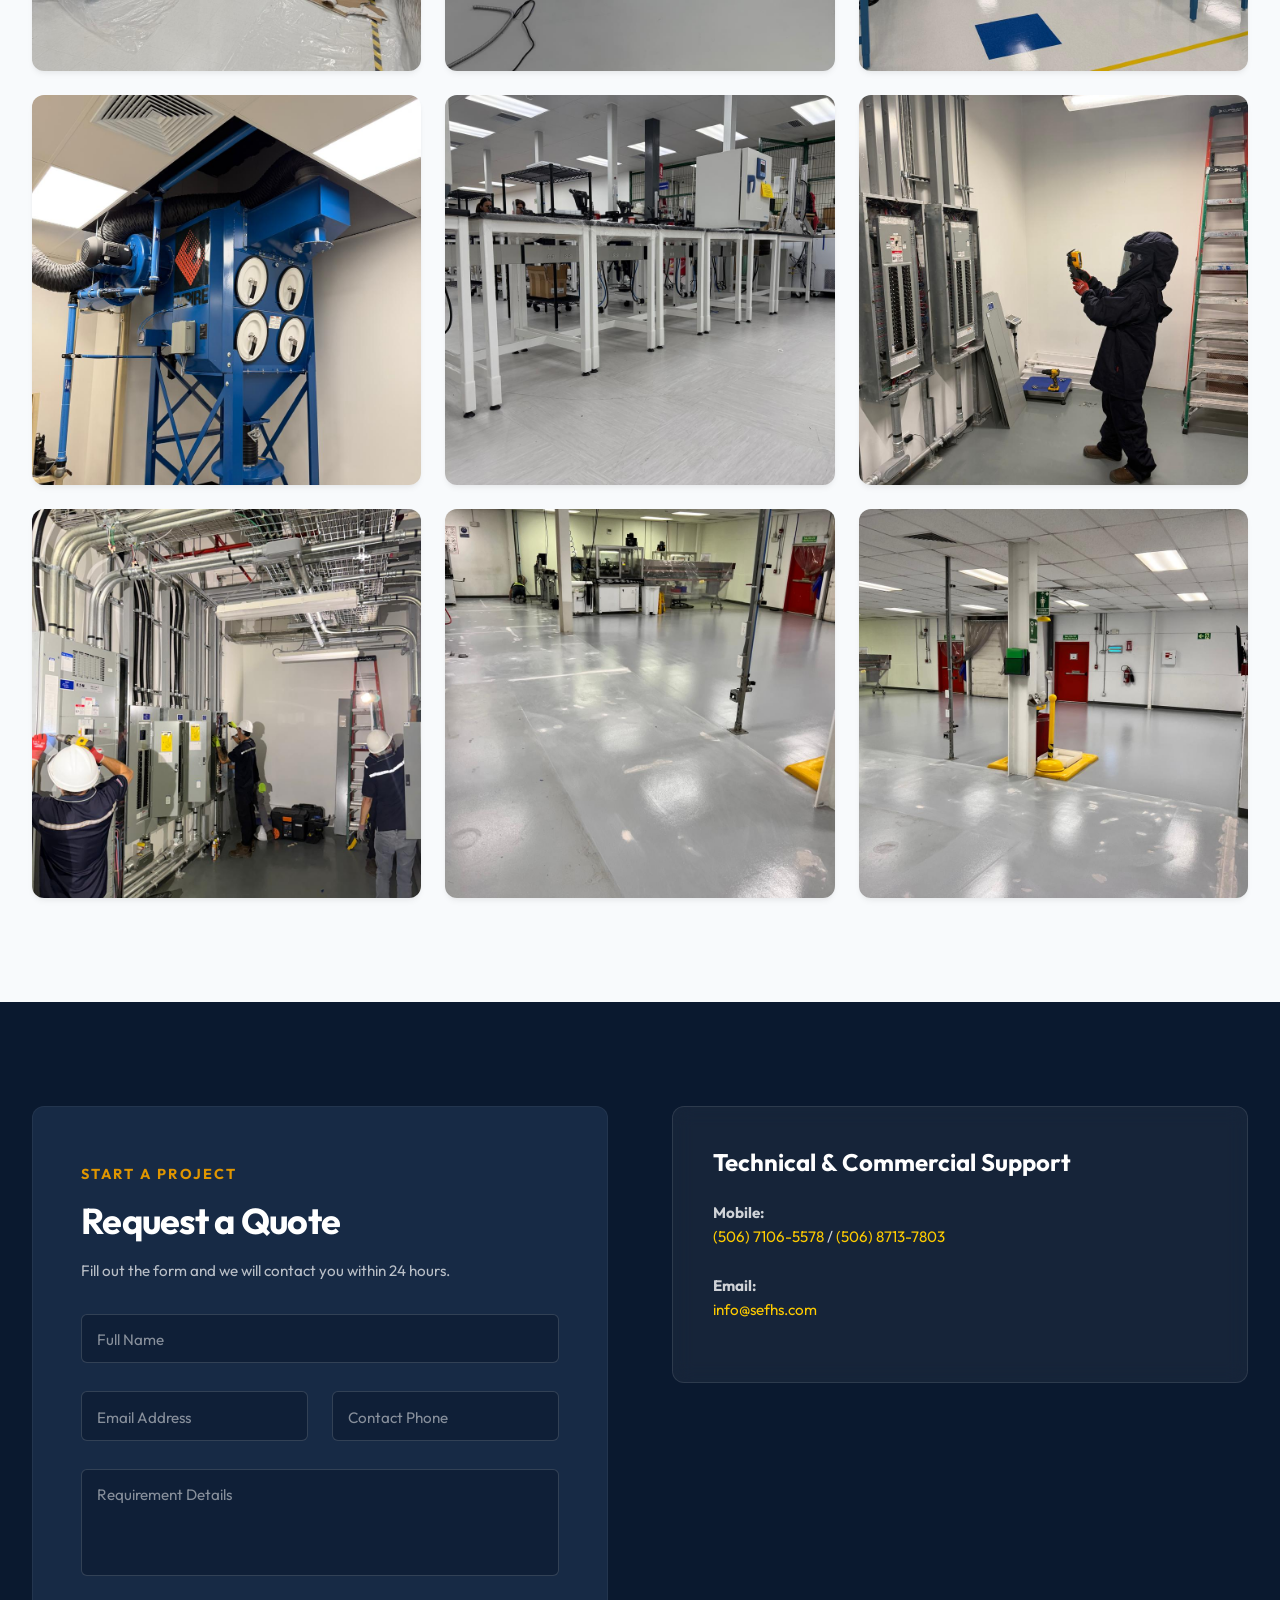
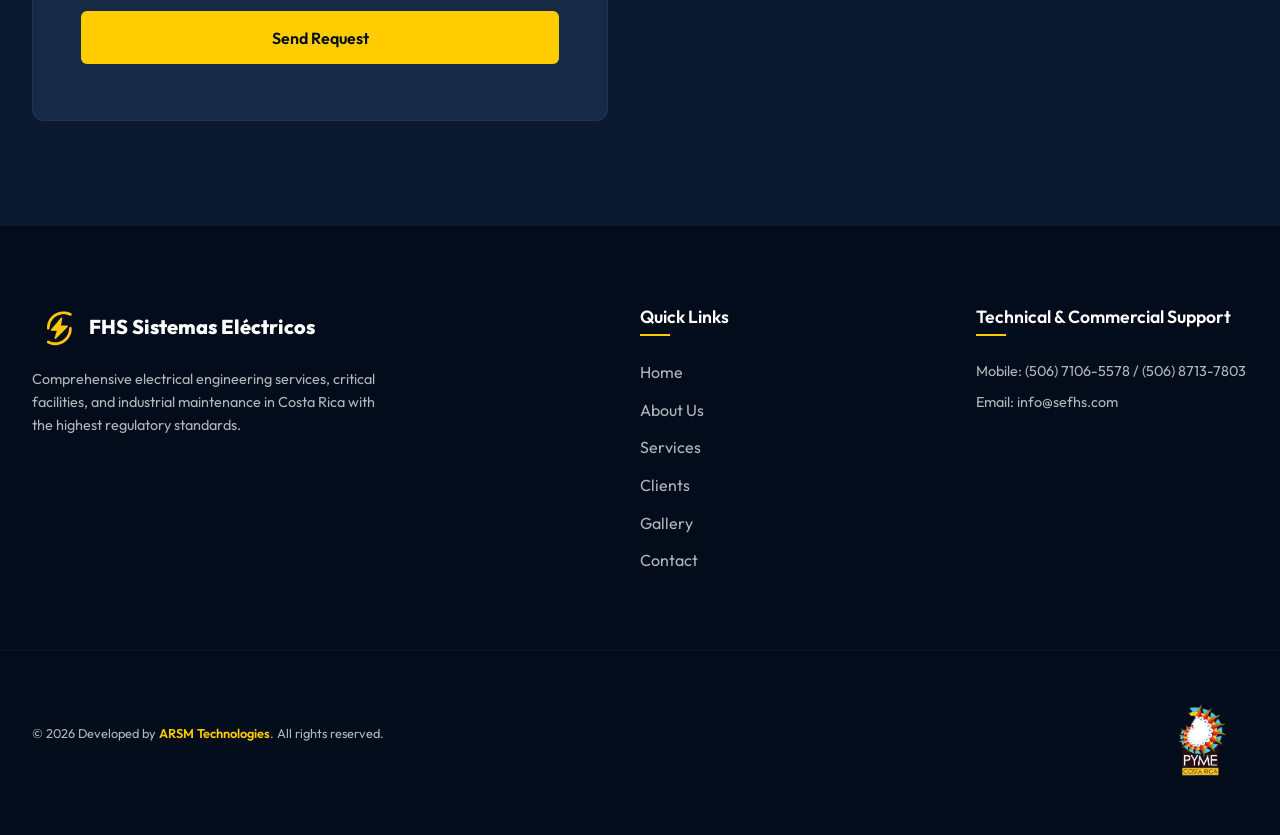
==== commit 7f53be28: "Add files via upload" ====
--- a/index-en.html
+++ b/index-en.html
@@ -346,58 +346,6 @@
 <img src="images/logo-Climatisa.png" alt="Logo Climatisa" class="client-logo-img">
 <span>Climatisa</span>
 </div>
-<!-- Duplicados (Necesarios para el efecto de scroll infinito) -->
-<div class="client-logo-card"><span>Establishment Labs</span></div>
-<div class="client-logo-card">
-<img src="images/logo-abbott.png" alt="Logo Abbott" class="client-logo-img">
-<span>Abbott</span>
-</div>
-<div class="client-logo-card">
-<img src="images/logo-confluent.png" alt="Logo Confluent" class="client-logo-img">
-<span>Confluent</span>
-</div>
-<div class="client-logo-card">
-<img src="images/logo-icu-medical.png" alt="Logo ICU Medical" class="client-logo-img">
-<span>ICU Medical</span>
-</div>
-<div class="client-logo-card">
-<img src="images/logo-boston-scientific.png" alt="Logo Boston Scientific" class="client-logo-img">
-<span>Boston Scientific</span>
-</div>
-<div class="client-logo-card">
-<img src="images/logo-theragenics.png" alt="Logo Theragenics" class="client-logo-img">
-<span>Theragenics</span>
-</div>
-<div class="client-logo-card">
-<img src="images/logo-arcos-dorados.png" alt="Logo Arcos Dorados" class="client-logo-img">
-<span>Arcos Dorados</span>
-</div>
-<div class="client-logo-card">
-<img src="images/logo-dospinos.png" alt="Logo Dos Pinos" class="client-logo-img">
-<span>Dos Pinos</span>
-</div>
-<div class="client-logo-card">
-<img src="images/logo-align.png" alt="Logo Align" class="client-logo-img">
-<span>Align</span>
-</div>
-<div class="client-logo-card"><span>Steris</span></div>
-<div class="client-logo-card">
-<img src="images/logo-Alrotek.png" alt="Logo Alrotek" class="client-logo-img">
-<span>Alrotek</span>
-</div>
-<div class="client-logo-card"><span>Align Technology</span></div>
-<div class="client-logo-card">
-<img src="images/logo-Nextern.png" alt="Logo Nextern" class="client-logo-img">
-<span>Nextern</span>
-</div>
-<div class="client-logo-card">
-<img src="images/logo-Climatisa.png" alt="Logo Climatisa" class="client-logo-img">
-<span>Climatisa</span>
-</div>
-</div>
-</div>
-</div>
-
 
 </div>
 </section>
--- a/styles.css
+++ b/styles.css
@@ -603,41 +603,36 @@
 }
 
 .logo-carousel {
-display: flex;
-overflow: hidden;
-mask-image: linear-gradient(to right, transparent, black 15%, black 85%, transparent);
--webkit-mask-image: linear-gradient(to right, transparent, black 15%, black 85%, transparent);
+display: grid;
+grid-template-columns: repeat(3, 1fr);
+gap: 2rem;
+width: 100%;
+overflow: visible;
 }
 
 .carousel-track {
-display: flex;
-gap: 2rem;
-width: max-content;
-animation: scroll-left 35s linear infinite;
+display: contents;
 }
 
 .reverse-scroll .carousel-track {
-animation: scroll-right 30s linear infinite;
-}
-
-.logo-carousel:hover .carousel-track {
-animation-play-state: paused;
+display: contents;
 }
 
 .client-logo-card {
-width: 120px;
-height: 80px;
-background-color: var(--color-primary-light);
-border-radius: var(--border-radius-sm);
 display: flex;
 align-items: center;
 justify-content: center;
-border: 1px solid rgba(255, 255, 255, 0.15);
-transition: var(--transition-fast);
-padding: 0 1rem;
+min-height: 120px;
+width: 240px;
+padding: 1rem 1.1rem;
+margin: 0;
+border-radius: 22px;
+border: 1px solid rgba(24, 32, 43, 0.08);
+background: rgba(255, 255, 255, 0.92);
+box-shadow: 0 20px 45px rgba(15, 24, 36, 0.08);
+transition: var(--transition-fast);
 cursor: default;
 gap: 10px;
-/* Crea un espacio elegante entre el logo y el texto */
 }
 
 .client-logo-card span {
@@ -651,8 +646,9 @@
 
 .client-logo-card:hover {
 border-color: var(--color-accent);
-background-color: var(--color-bg-white);
-box-shadow: var(--box-shadow-sm);
+box-shadow: 0 28px 55px rgba(15, 24, 36, 0.15);
+transform: translateY(-2px);
+background: rgba(255, 255, 255, 0.95);
 }
 
 .client-logo-card:hover span {
@@ -660,9 +656,9 @@
 }
 
 .client-logo-img {
-max-width: 60px;
+max-width: 100px;
 /* Limita el ancho para que no desborde la tarjeta */
-max-height: 60px;
+max-height: 70px;
 /* Limita el alto */
 object-fit: contain;
 /* Asegura que el logo no se deforme ni se estire */
@@ -1204,28 +1200,6 @@
 }
 
 /* Infinite Scrolling Client Carousel Keyframes */
-@keyframes scroll-left {
-0% {
-transform: translateX(0);
-}
-
-100% {
-transform: translateX(calc(-180px * 7 - 2rem * 7));
-}
-
-/* Based on card width and gap */
-}
-
-@keyframes scroll-right {
-0% {
-transform: translateX(calc(-180px * 4 - 2rem * 4));
-}
-
-100% {
-transform: translateX(0);
-}
-}
-
 /* JS-Controlled Scroll Animation Classes */
 .fade-in-up,
 .fade-in-left,
@@ -1580,6 +1554,10 @@
 }
 
 @media (max-width: 1024px) {
+.logo-carousel {
+grid-template-columns: repeat(2, 1fr);
+}
+
 .grid-3-col {
 grid-template-columns: repeat(4, 1fr);
 }
@@ -1594,6 +1572,10 @@
 }
 
 @media (max-width: 768px) {
+.logo-carousel {
+grid-template-columns: 1fr;
+}
+
 .gallery-grid {
 grid-template-columns: 1fr;
 gap: 1rem;
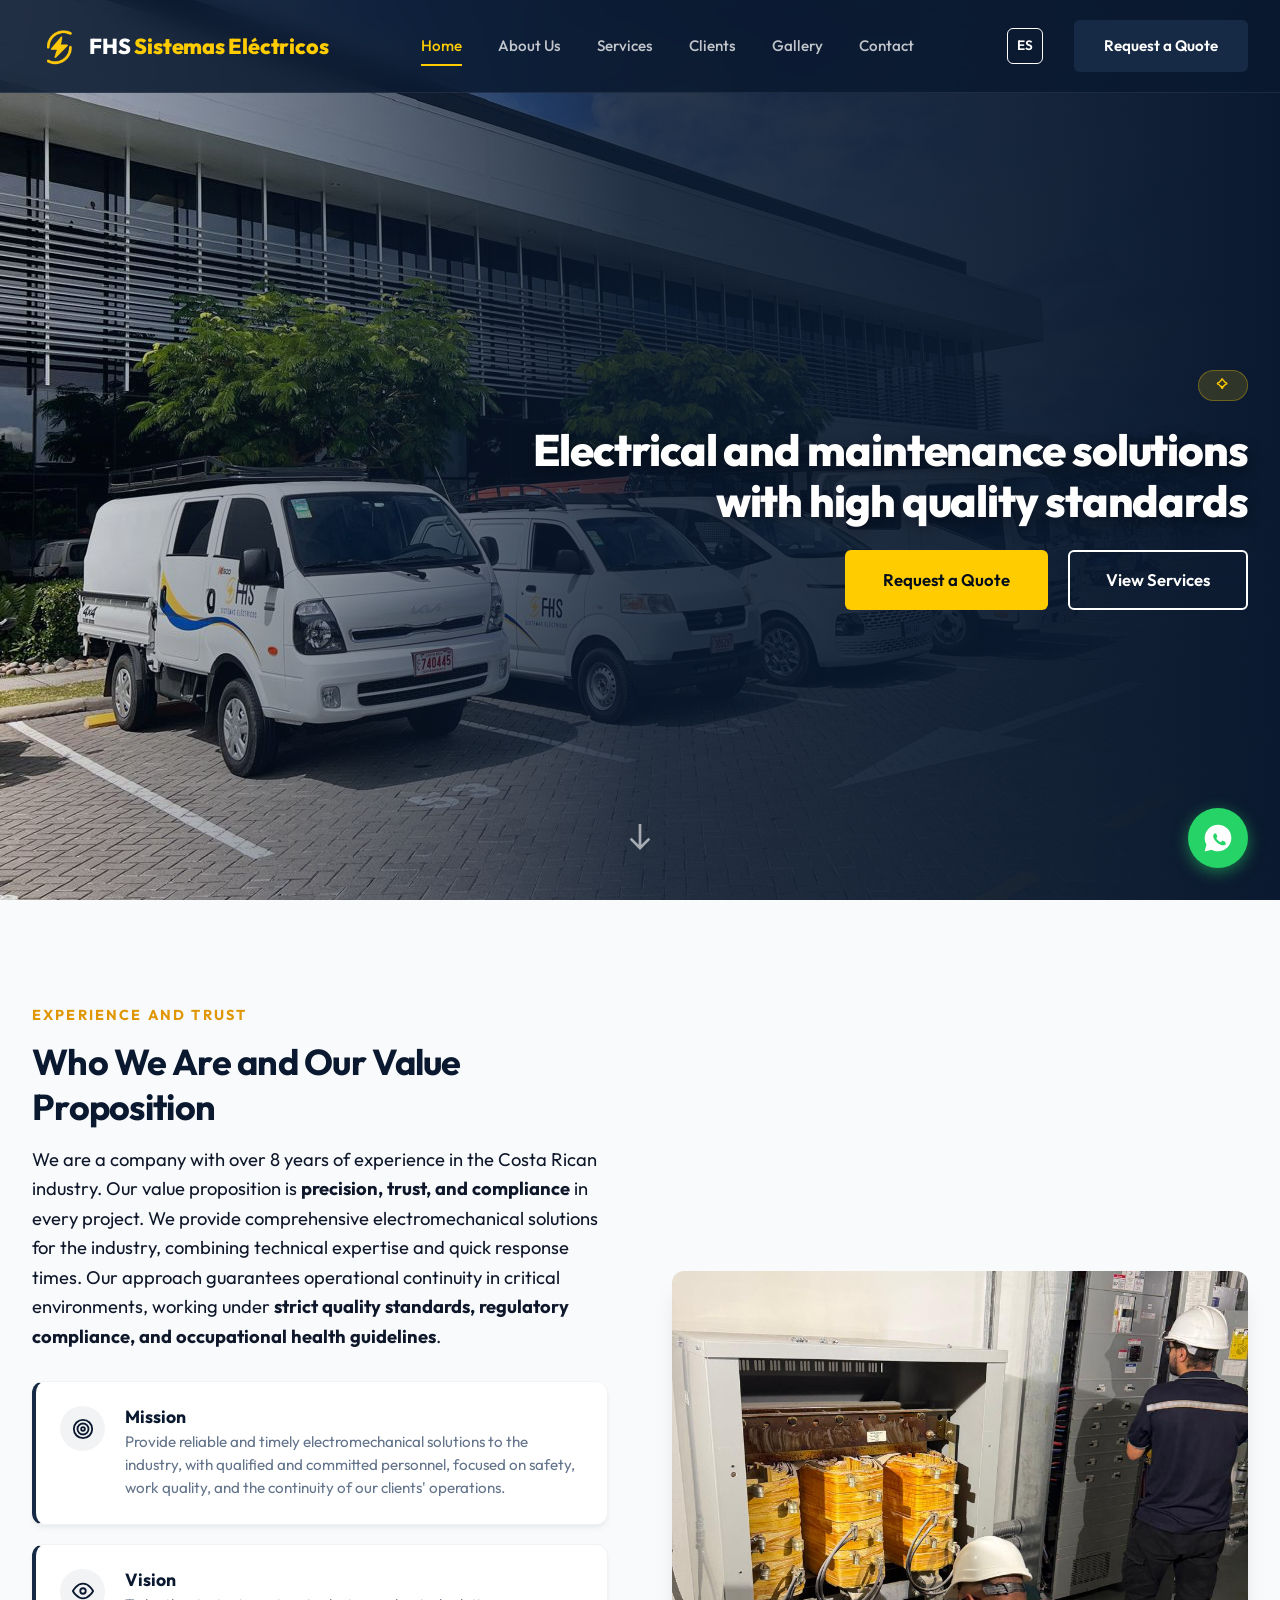
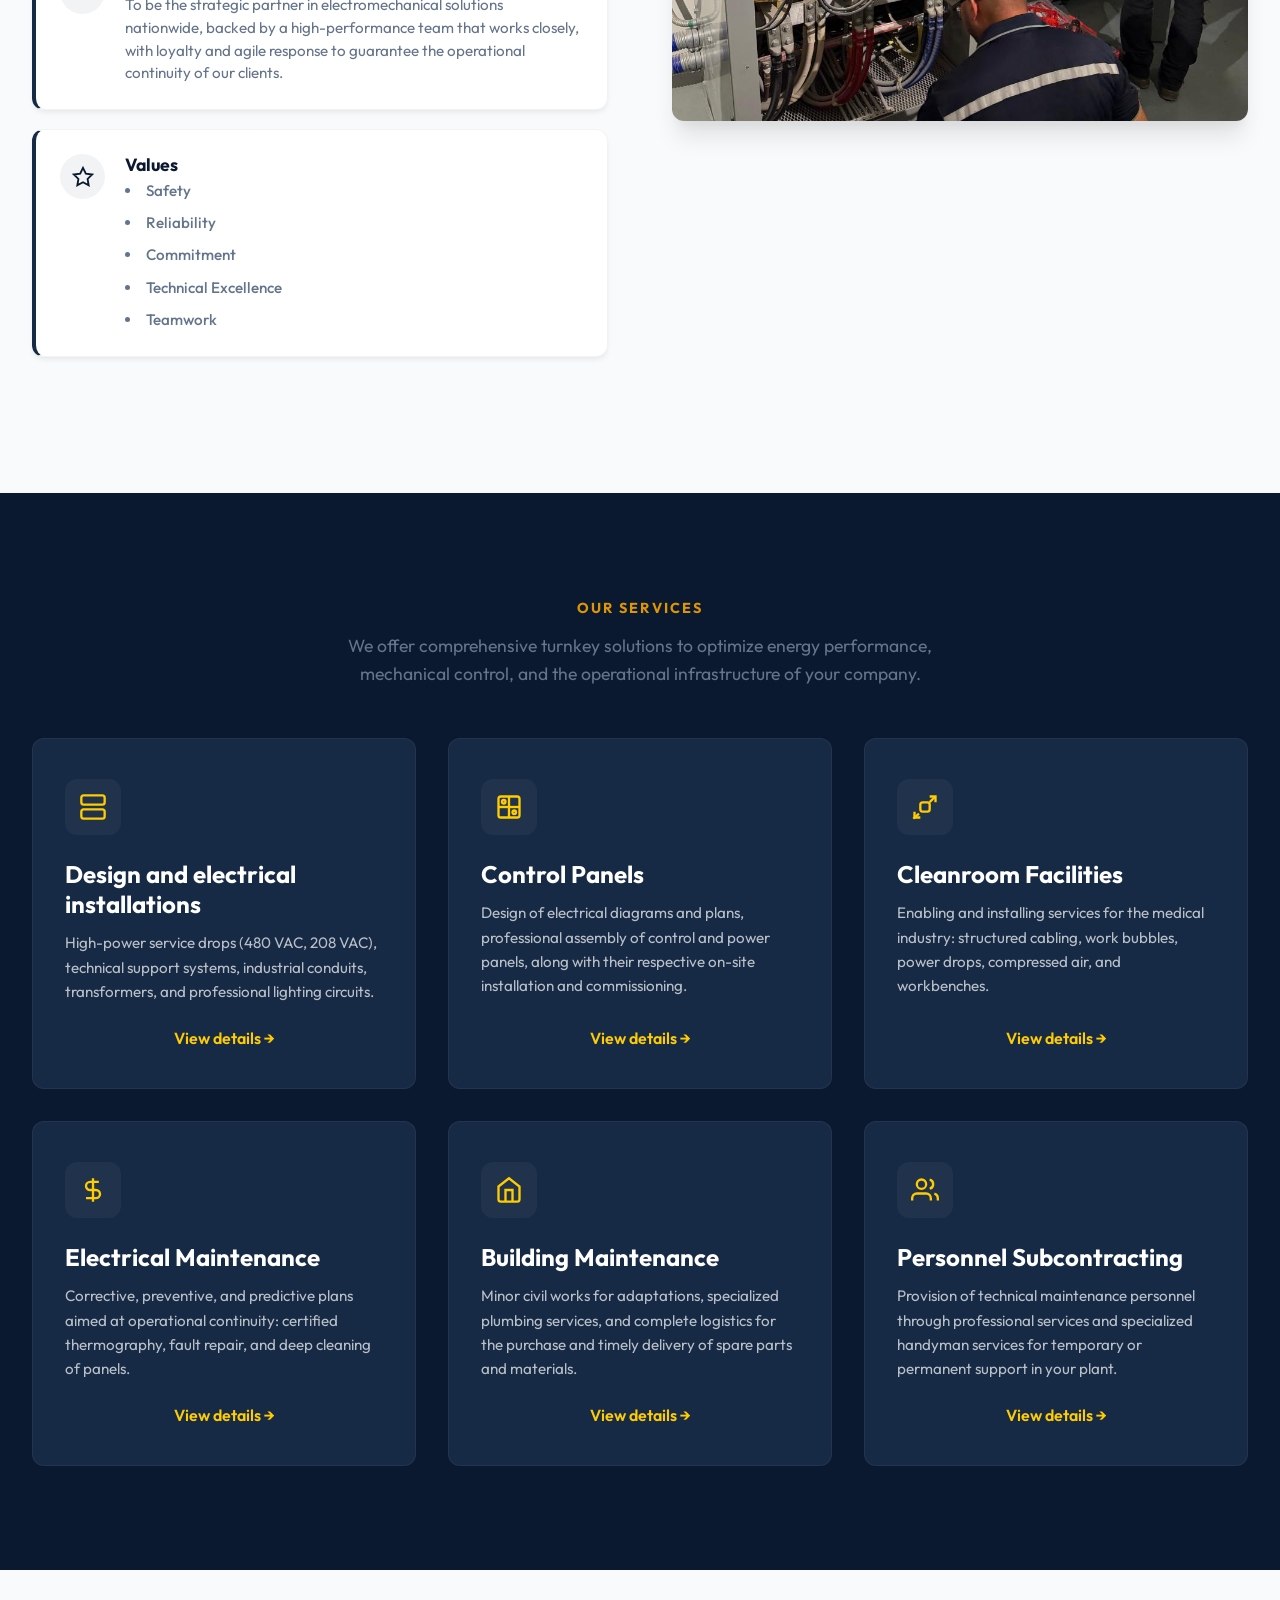
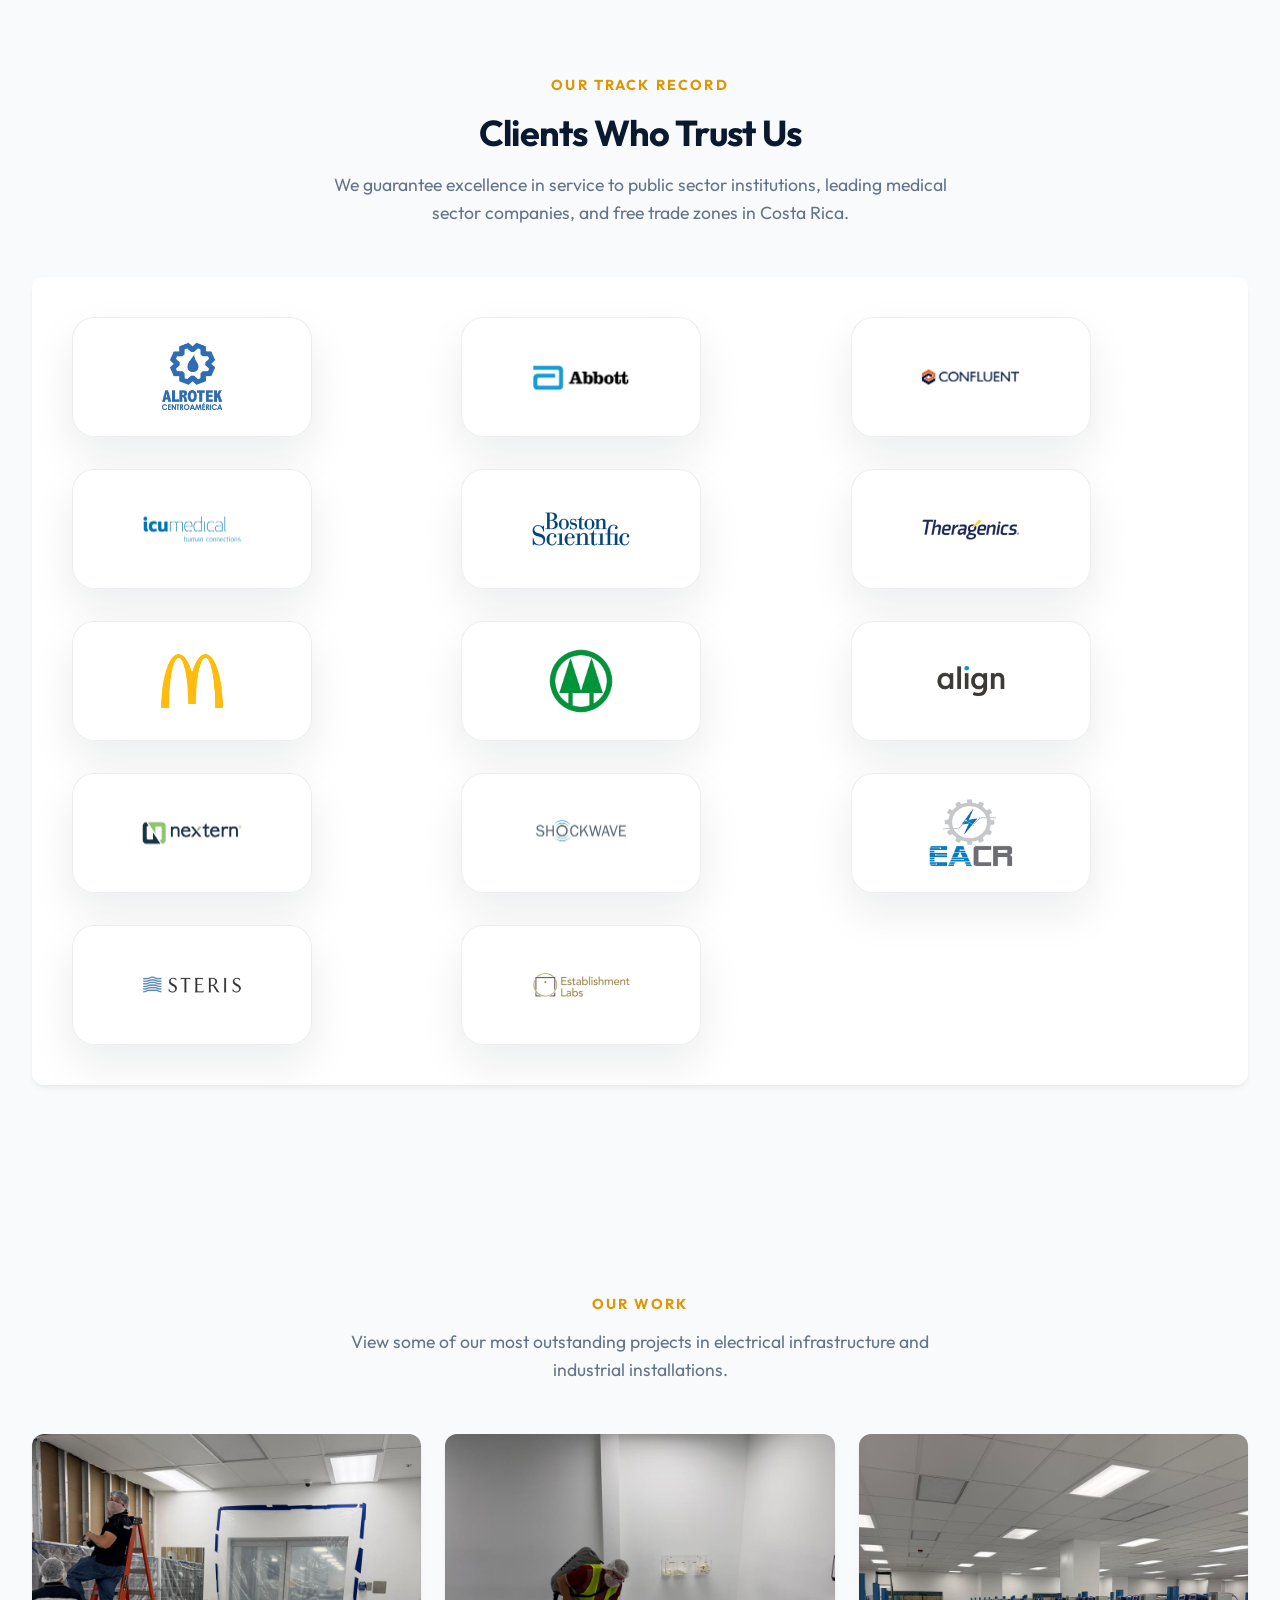
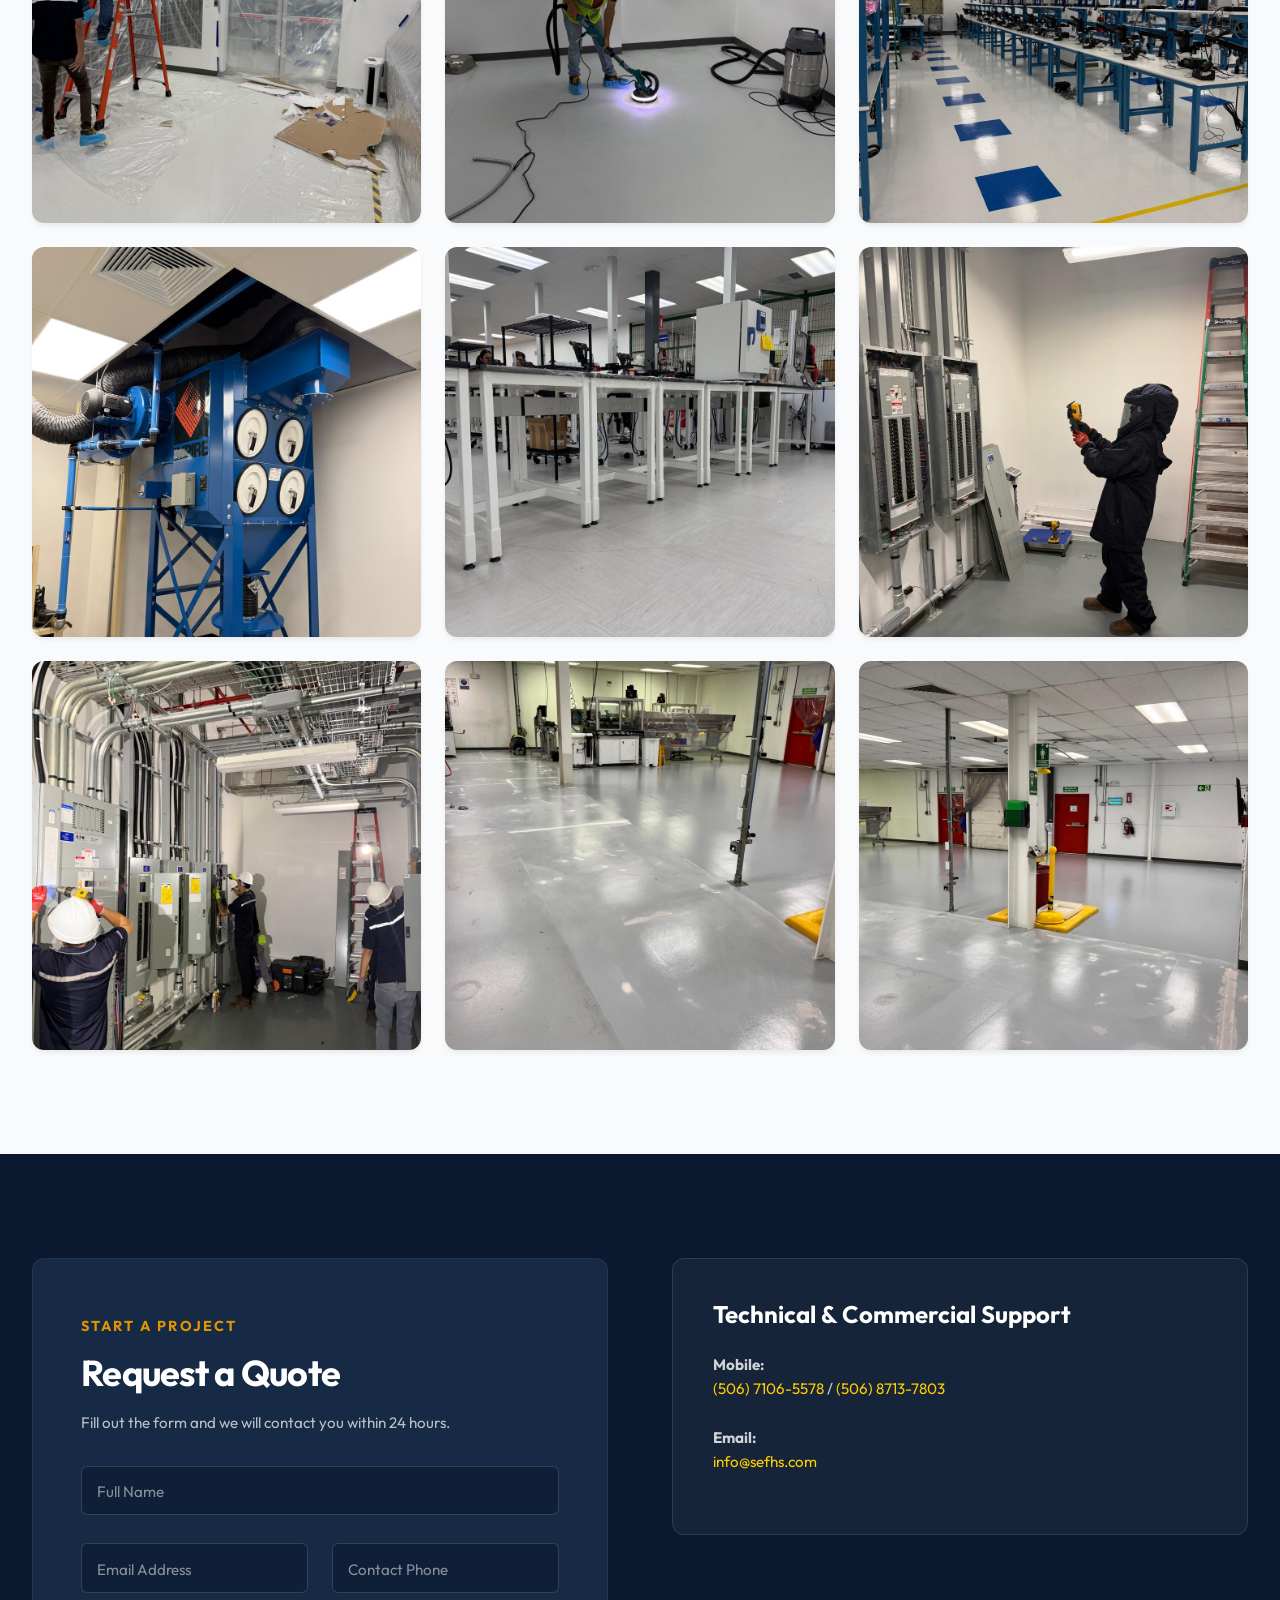
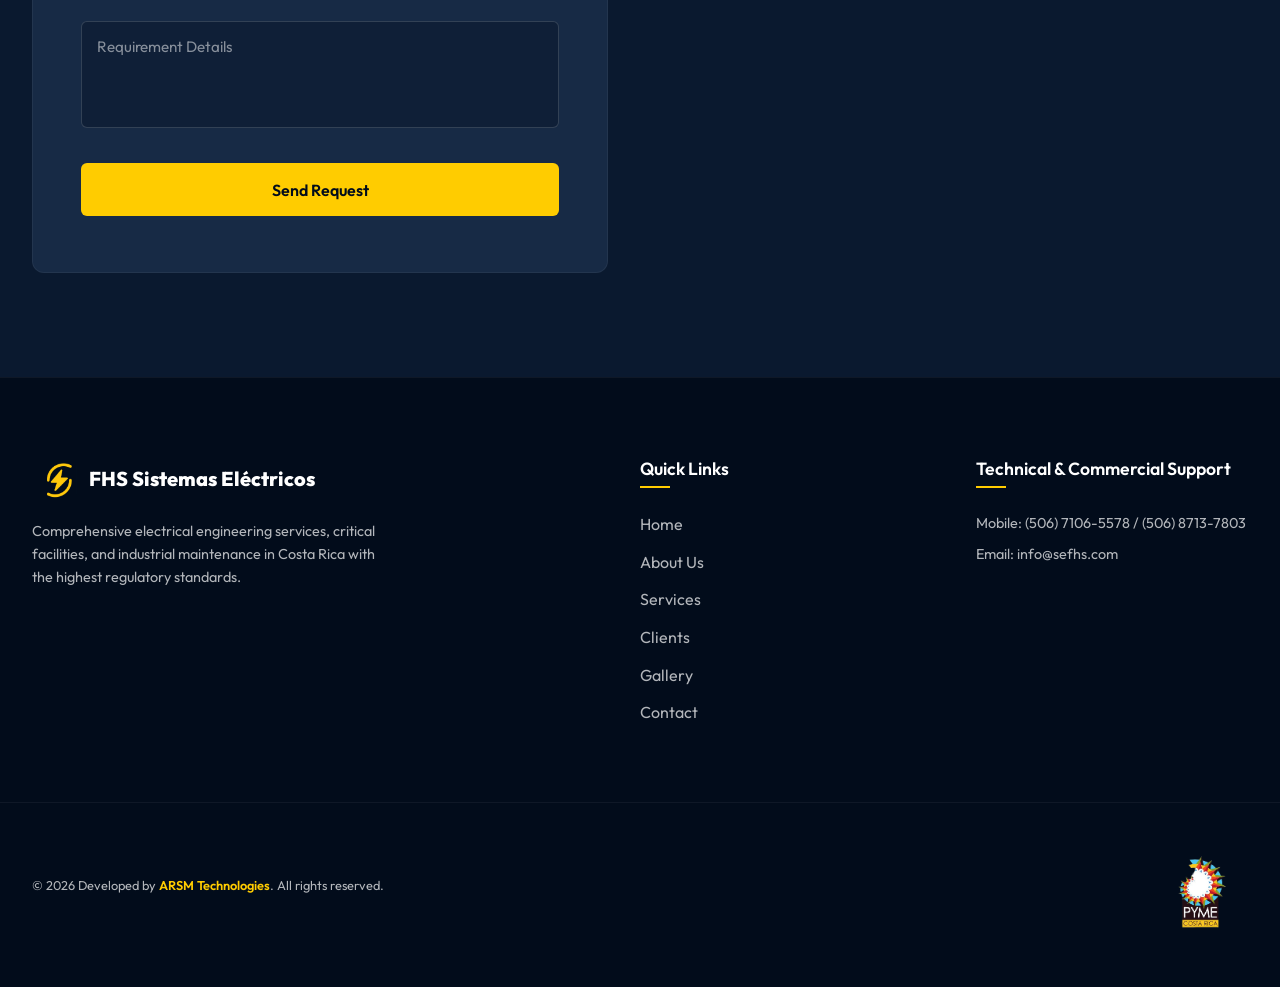
==== commit 6f66ea4b: "Add files via upload" ====
--- a/index-en.html
+++ b/index-en.html
@@ -343,8 +343,20 @@
 <span>Nextern</span>
 </div>
 <div class="client-logo-card">
-<img src="images/logo-Climatisa.png" alt="Logo Climatisa" class="client-logo-img">
-<span>Climatisa</span>
+<img src="images/logo-shockwave.png" alt="Logo Shockwave" class="client-logo-img">
+<span>Shockwave</span>
+</div>
+<div class="client-logo-card">
+<img src="images/logo-eacr.png" alt="Logo EACR" class="client-logo-img">
+<span>EACR</span>
+</div>
+<div class="client-logo-card">
+<img src="images/logo-steris.png" alt="Logo Steris" class="client-logo-img">
+<span>Steris</span>
+</div>
+<div class="client-logo-card">
+<img src="images/logo-establishment.png" alt="Logo Establishment Labs" class="client-logo-img">
+<span>Establishment Labs</span>
 </div>
 
 </div>
